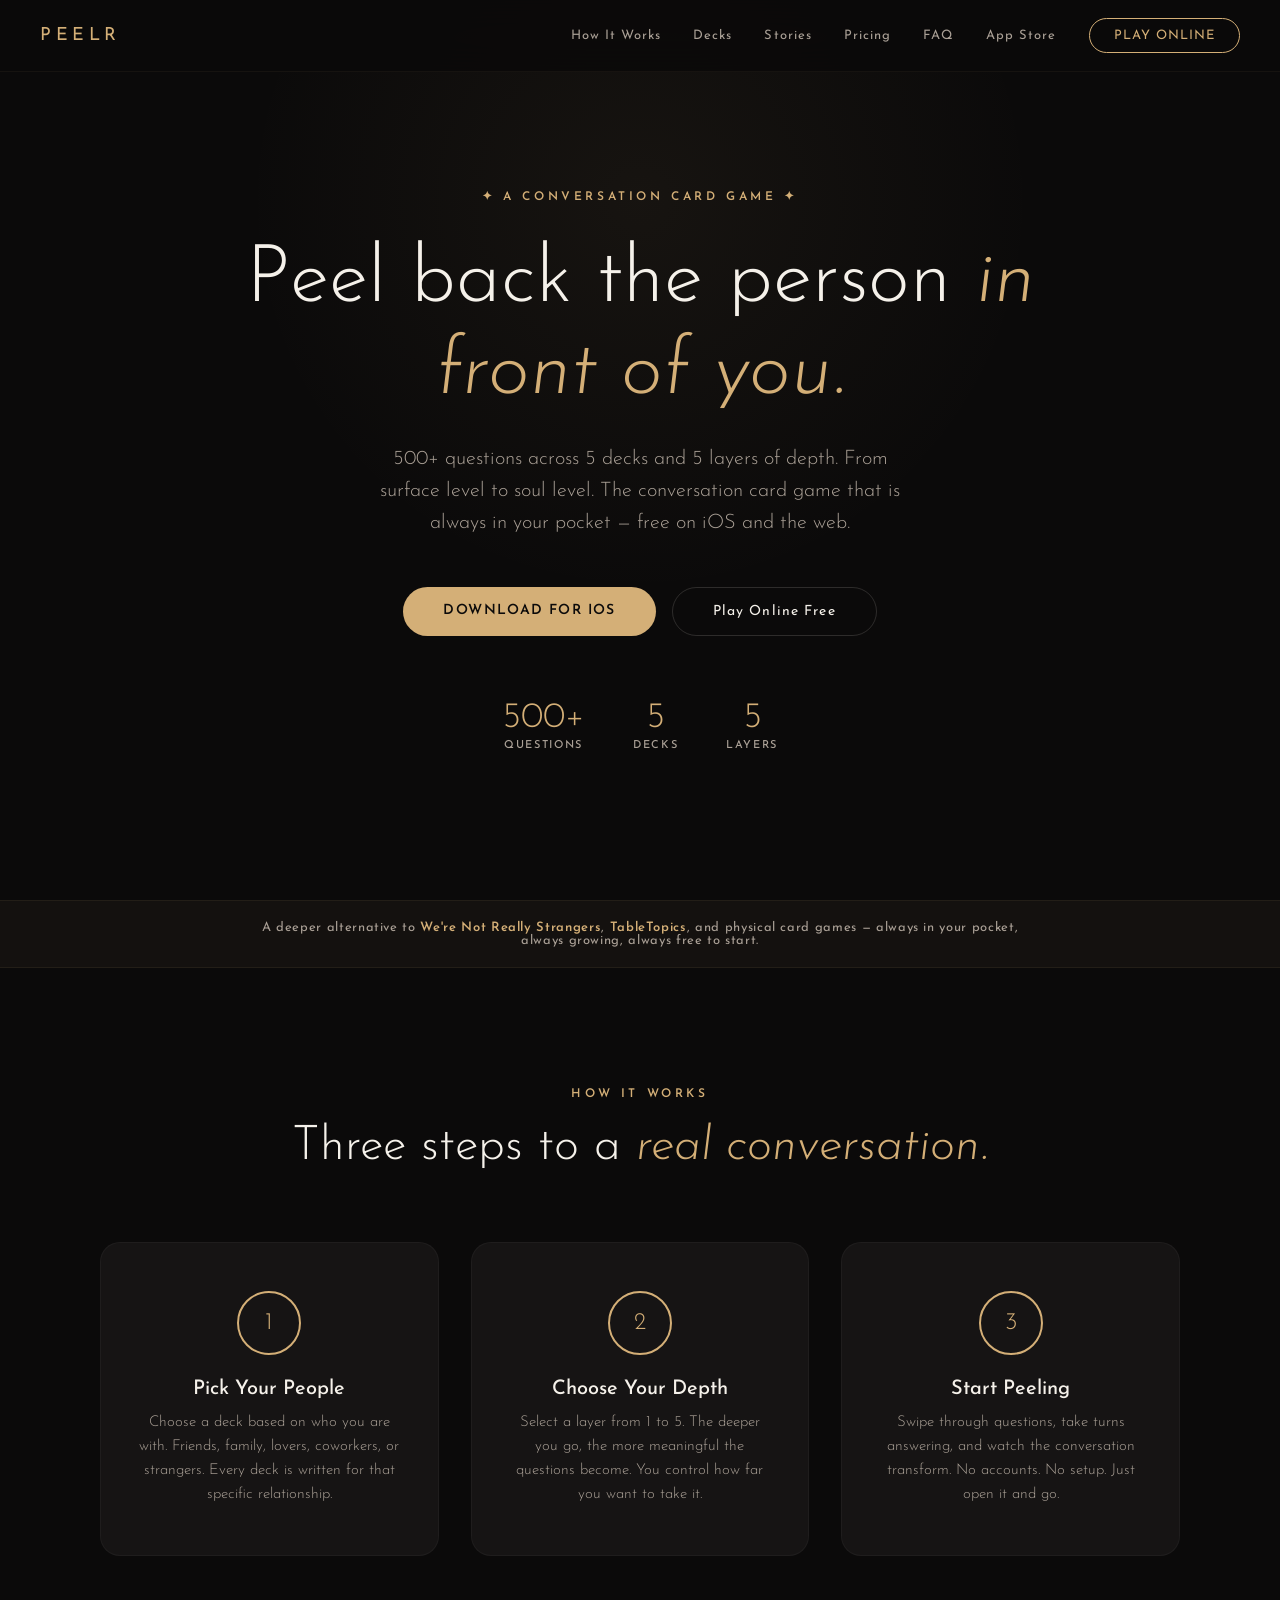
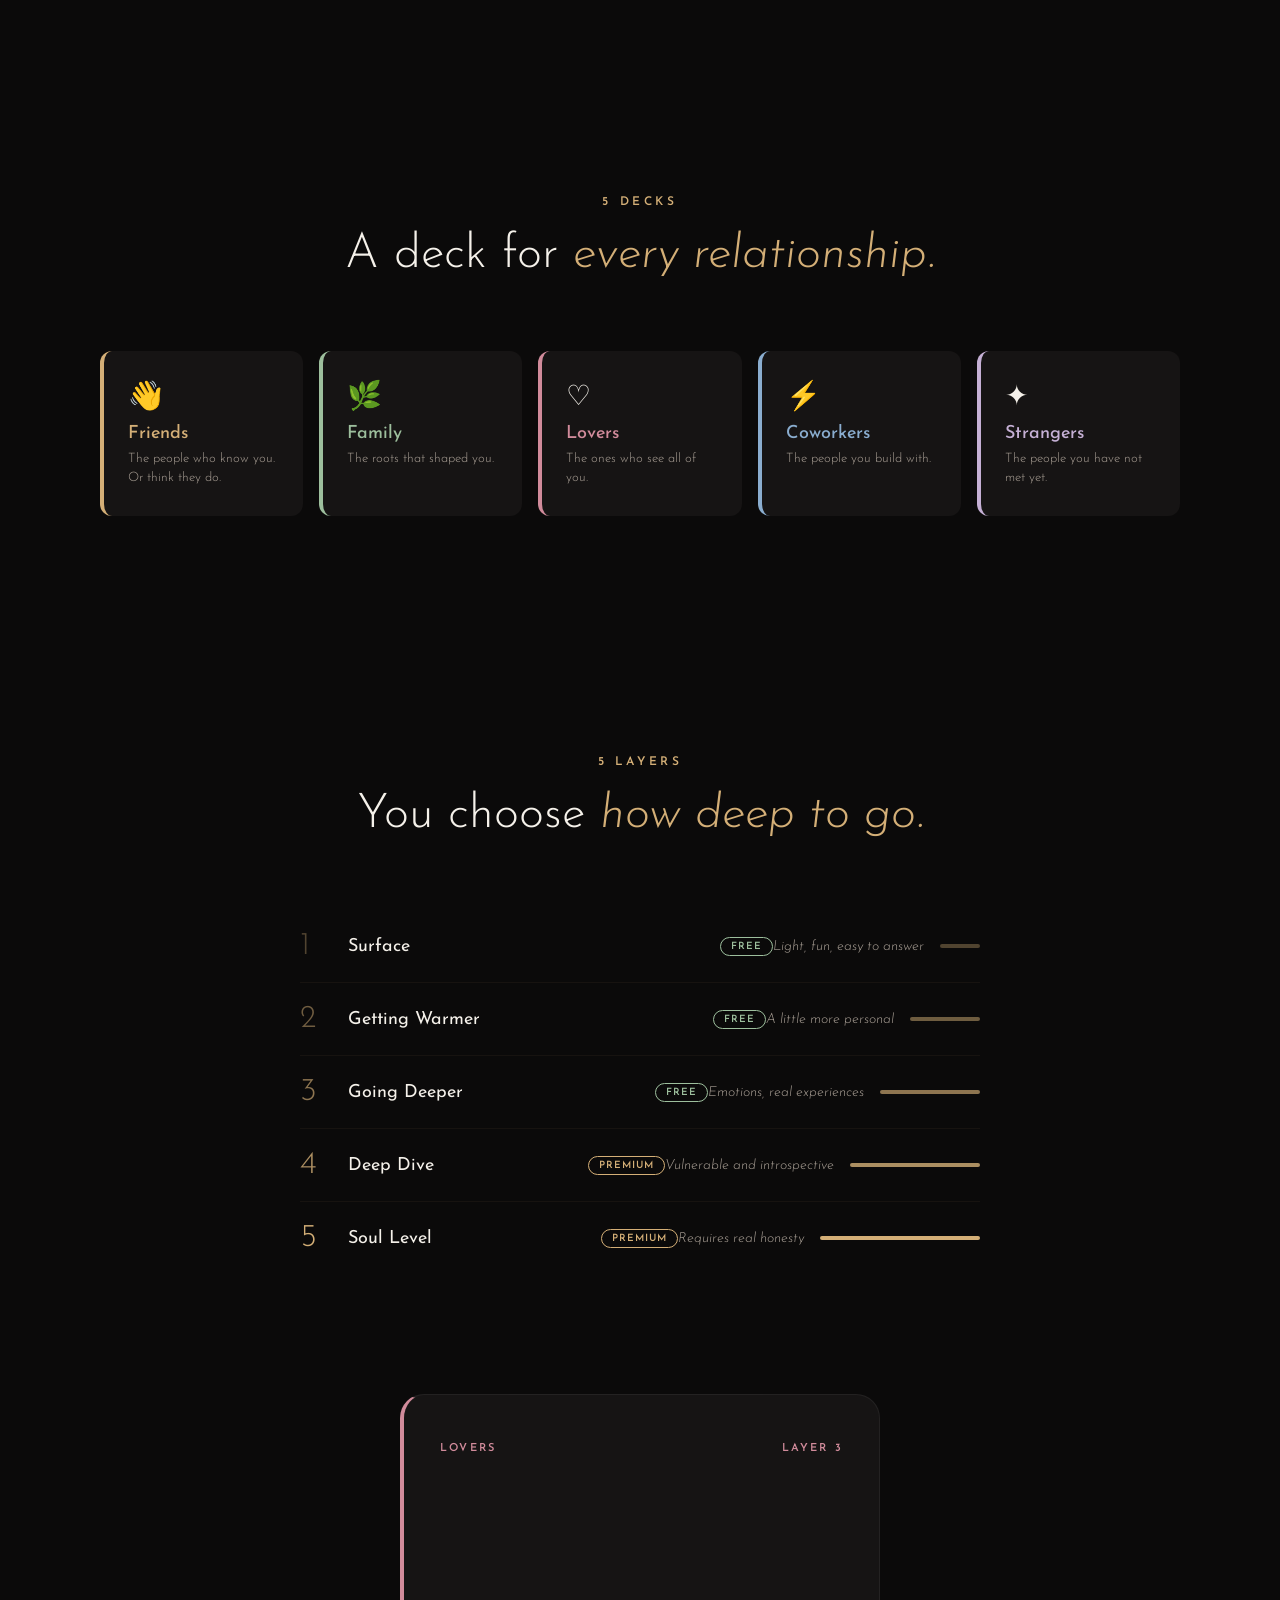
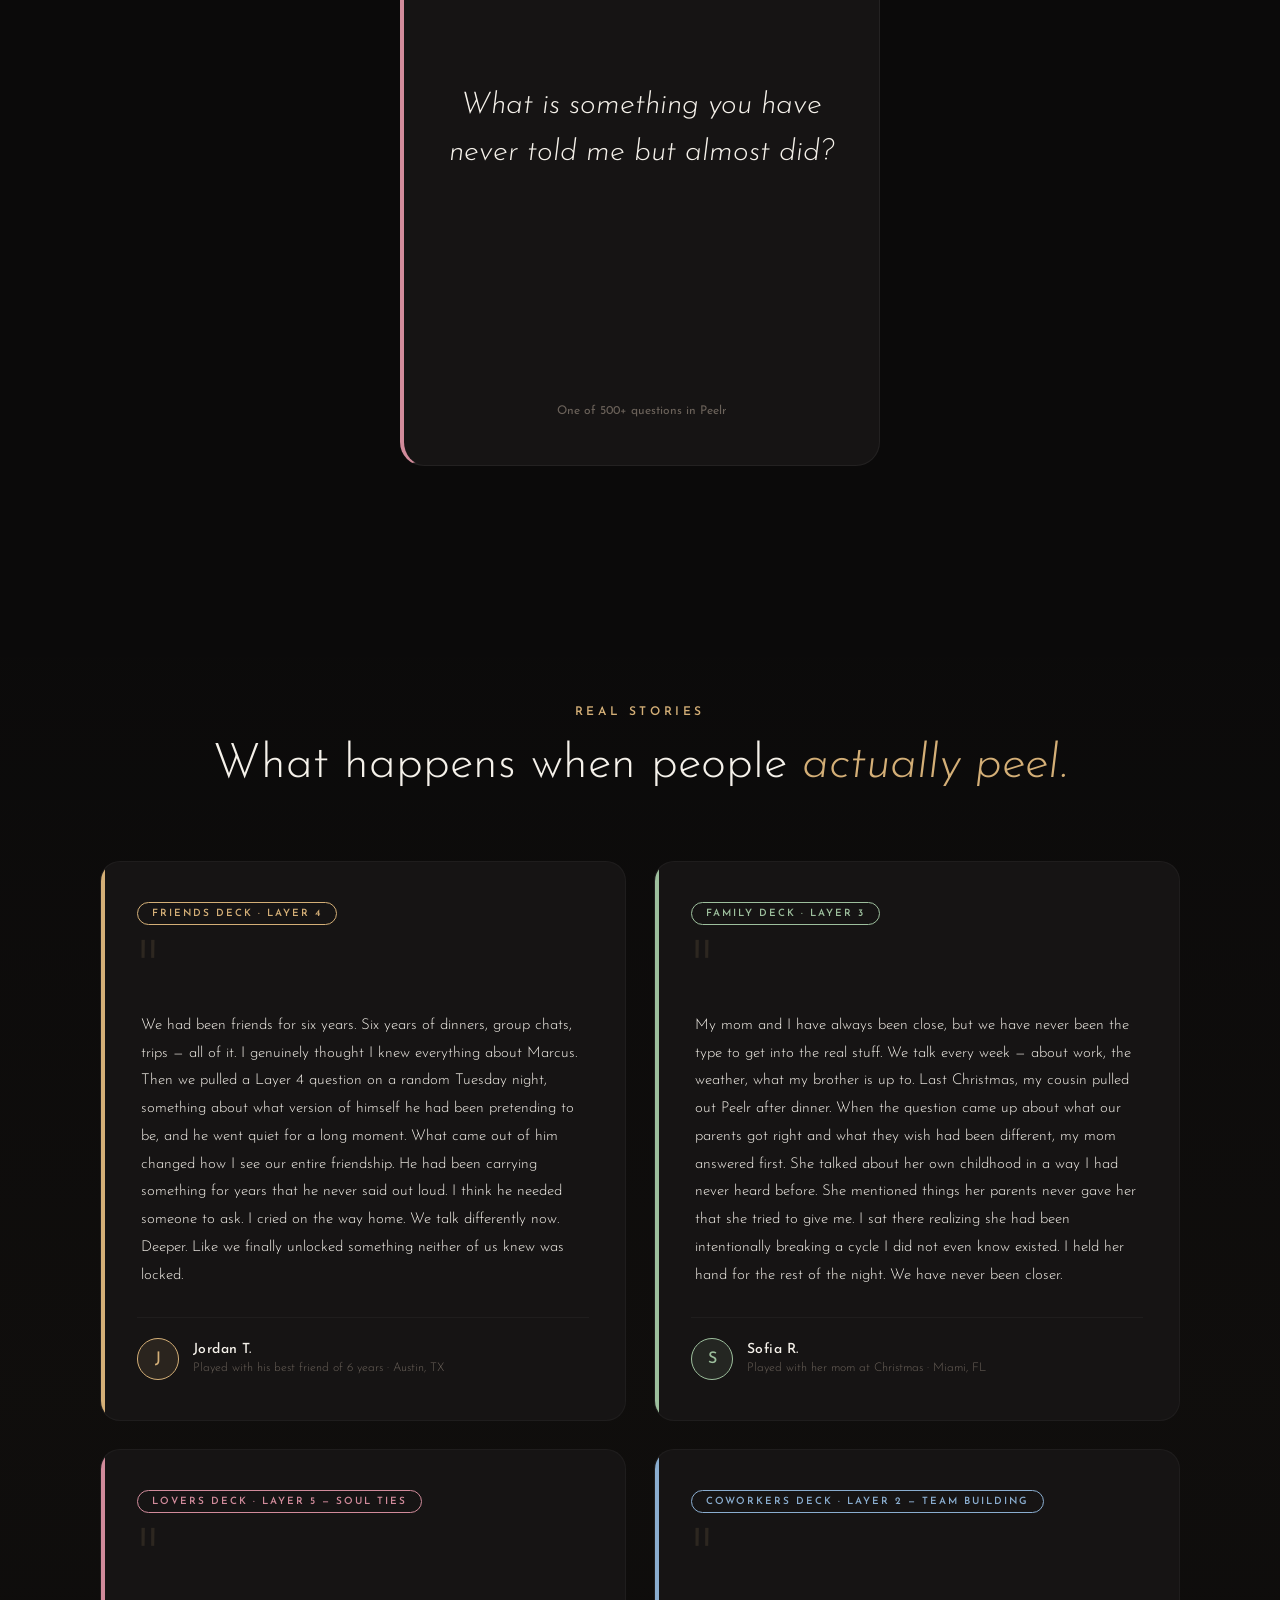
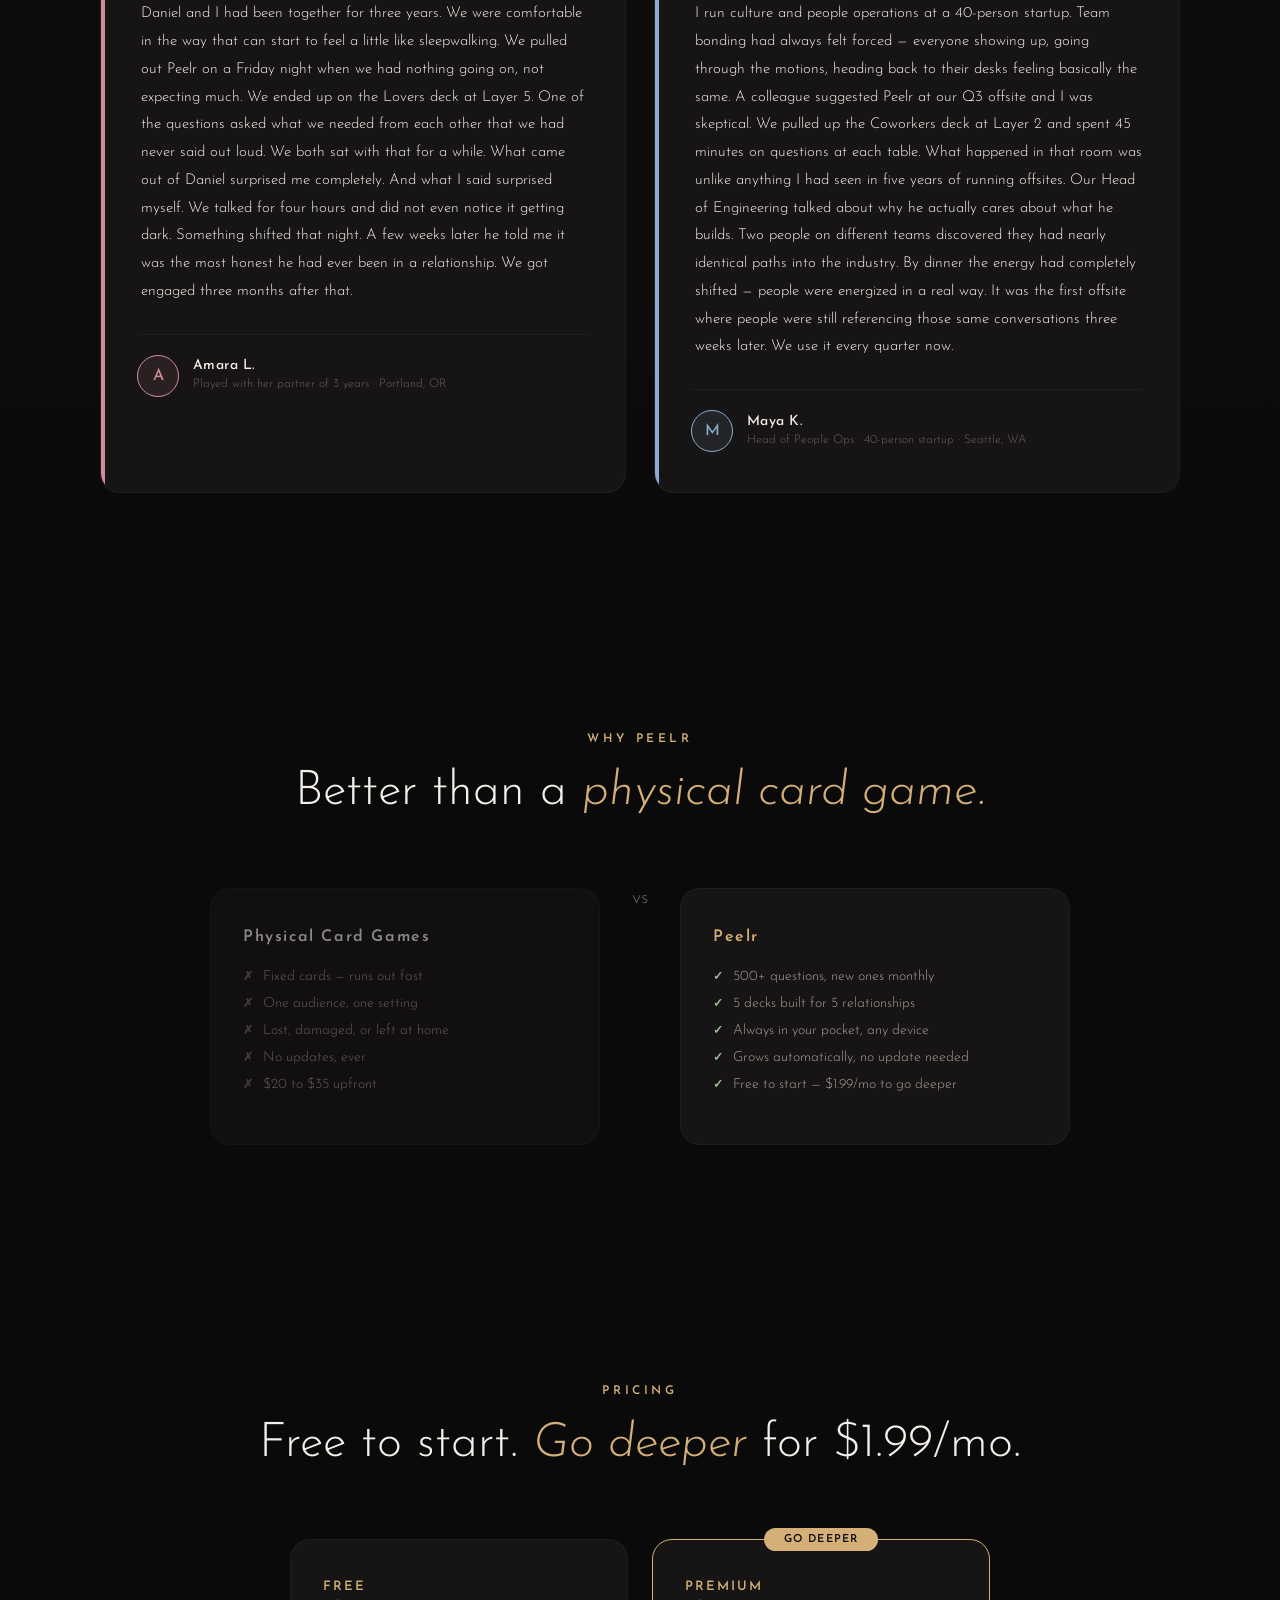
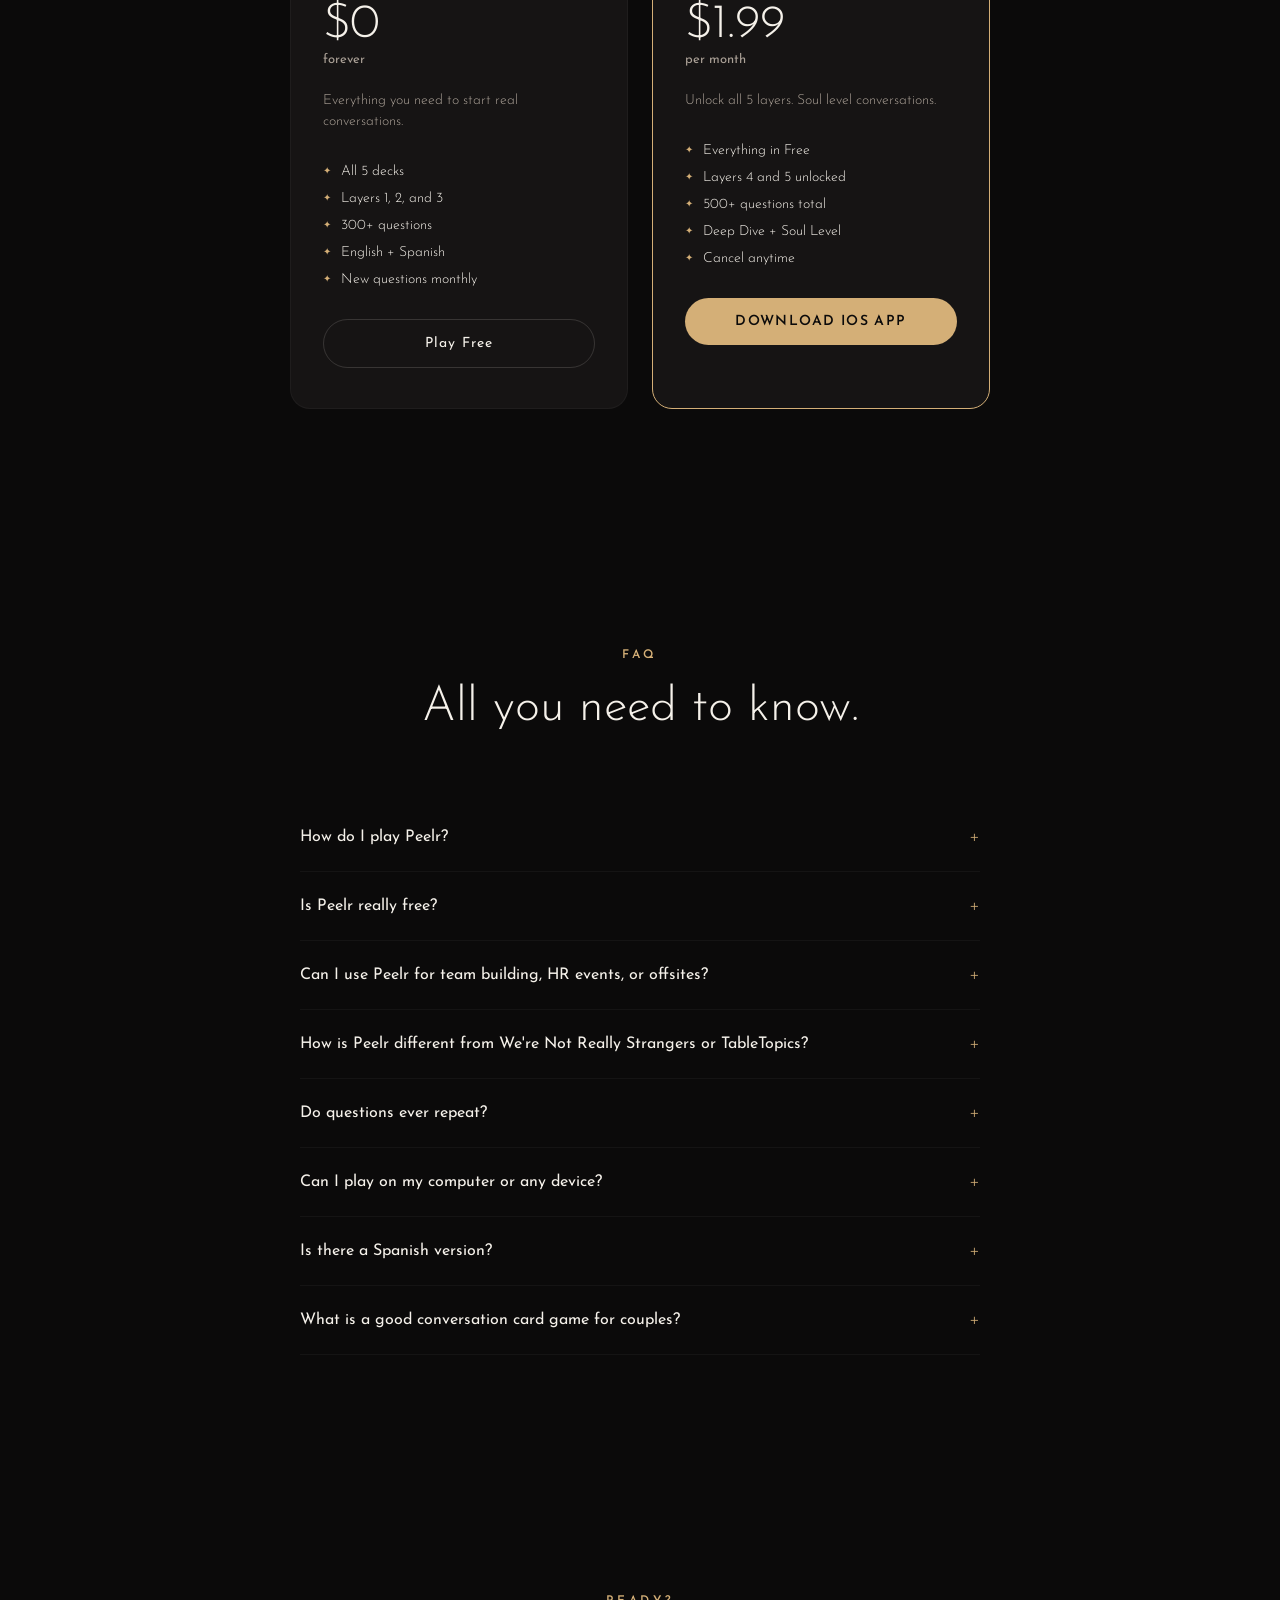
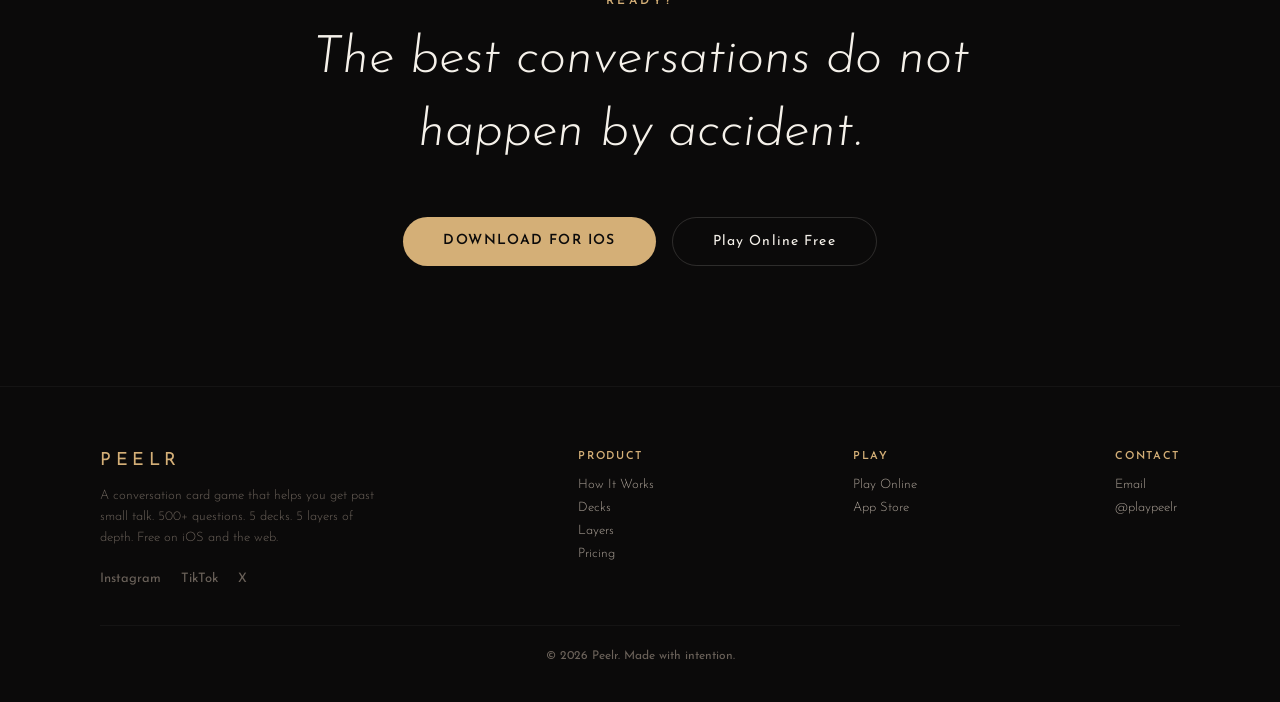
==== index.html @ 22364768 "Add files via upload" ====
<!DOCTYPE html>
<html lang="en">
<head>
<meta charset="UTF-8">
<meta name="viewport" content="width=device-width, initial-scale=1.0">
<title>Peelr — Conversation Card Game | 500+ Deep Questions for Any Relationship</title>
<meta name="description" content="Peelr is a free conversation card game with 500+ questions across 5 decks and 5 layers of depth. Better than We're Not Really Strangers. Free on iOS and web. Perfect for date night, game night, team building, and getting past small talk.">
<meta name="keywords" content="conversation card game, deep questions game, we're not really strangers alternative, question card game, couples card game, date night card game, icebreaker questions, get to know you questions, deep conversation starters, card game for adults, free card game app, conversation starter game, family card game, friends card game, relationship questions game, party card game, team bonding game, hr icebreaker game, coworker icebreaker, work team building activity">
<link rel="canonical" href="https://playpeelr.com/">
<meta property="og:type" content="website">
<meta property="og:url" content="https://playpeelr.com">
<meta property="og:title" content="Peelr — The Conversation Card Game | 500+ Deep Questions">
<meta property="og:description" content="500+ questions. 5 decks. 5 layers of depth. Get past small talk. Free on iOS and the web.">
<meta property="og:image" content="https://playpeelr.com/og-image.jpg">
<meta property="og:site_name" content="Peelr">
<meta name="twitter:card" content="summary_large_image">
<meta name="twitter:site" content="@playpeelr">
<meta name="twitter:title" content="Peelr — The Conversation Card Game">
<meta name="twitter:description" content="500+ questions. 5 decks. 5 layers of depth. Free on iOS and web.">
<meta name="twitter:image" content="https://playpeelr.com/og-image.jpg">
<meta name="robots" content="index, follow">
<meta name="author" content="Peelr">
<meta name="theme-color" content="#0B0A0A">
<meta name="apple-itunes-app" content="app-id=6759850540">

<script type="application/ld+json">{"@context":"https://schema.org","@type":"WebApplication","name":"Peelr","url":"https://playpeelr.com","description":"A conversation card game with 500+ questions across 5 decks and 5 layers of depth.","applicationCategory":"GameApplication","operatingSystem":"iOS, Web","offers":[{"@type":"Offer","price":"0","priceCurrency":"USD"},{"@type":"Offer","price":"1.99","priceCurrency":"USD"}]}</script>
<script type="application/ld+json">{"@context":"https://schema.org","@type":"FAQPage","mainEntity":[{"@type":"Question","name":"How do you play Peelr?","acceptedAnswer":{"@type":"Answer","text":"Pick a deck based on who you are with, choose a depth layer from 1 to 5, and start swiping through questions. Take turns answering out loud. No accounts or setup required."}},{"@type":"Question","name":"Is Peelr free?","acceptedAnswer":{"@type":"Answer","text":"Yes. Layers 1 through 3 are free across all 5 decks — 300+ questions. Layers 4 and 5 unlock with Peelr Premium at $1.99 per month on iOS."}},{"@type":"Question","name":"Can I use Peelr for team building?","acceptedAnswer":{"@type":"Answer","text":"Absolutely. The Coworkers deck is built for professional settings. Layer 1 and 2 are perfect icebreakers for offsites, HR events, and new team onboarding."}},{"@type":"Question","name":"What makes Peelr different from We're Not Really Strangers?","acceptedAnswer":{"@type":"Answer","text":"Peelr adapts to who you are with. 5 decks for different relationships, 5 depth layers you control, free to start, and new questions every month automatically."}}]}</script>

<script async src="https://www.googletagmanager.com/gtag/js?id=G-P65EQM0R01"></script>
<script>window.dataLayer=window.dataLayer||[];function gtag(){dataLayer.push(arguments);}gtag('js',new Date());gtag('config','G-P65EQM0R01');</script>

<link rel="preconnect" href="https://fonts.googleapis.com">
<link rel="preconnect" href="https://fonts.gstatic.com" crossorigin>
<link href="https://fonts.googleapis.com/css2?family=Josefin+Sans:ital,wght@0,300;0,400;0,500;0,600;0,700;1,300;1,400&display=swap" rel="stylesheet">
<style>
*{margin:0;padding:0;box-sizing:border-box}
:root{--bg:#0B0A0A;--bg-card:#161414;--gold:#D4AF77;--cream:#F5F1EA;--muted:#AAA096;--dim:#6B625A;--friends:#D4AF77;--family:#9DBF9D;--lovers:#D18B9B;--coworkers:#8AADCF;--strangers:#C5B0D5}
html{scroll-behavior:smooth}
body{background:var(--bg);color:var(--cream);font-family:'Josefin Sans',sans-serif;overflow-x:hidden}
a{color:inherit;text-decoration:none}

nav{position:fixed;top:0;left:0;right:0;z-index:100;padding:0 40px;height:72px;display:flex;align-items:center;justify-content:space-between;background:rgba(11,10,10,0.88);backdrop-filter:blur(20px);border-bottom:1px solid rgba(212,175,119,0.06)}
.nav-logo{font-size:18px;font-weight:400;letter-spacing:0.25em;text-transform:uppercase;color:var(--gold)}
.nav-links{display:flex;gap:32px;align-items:center}
.nav-links a{font-size:13px;font-weight:400;letter-spacing:0.08em;color:var(--muted);transition:color 0.3s}
.nav-links a:hover{color:var(--cream)}
.nav-cta{padding:10px 24px;border:1.5px solid var(--gold);border-radius:100px;font-size:12px;font-weight:600;letter-spacing:0.12em;text-transform:uppercase;color:var(--gold)!important;transition:all 0.3s}
.nav-cta:hover{background:var(--gold);color:var(--bg)!important}
.nav-hamburger{display:none;flex-direction:column;gap:5px;cursor:pointer;padding:4px}
.nav-hamburger span{width:22px;height:1.5px;background:var(--cream);transition:all 0.3s}

.hero{min-height:100vh;display:flex;flex-direction:column;align-items:center;justify-content:center;text-align:center;padding:120px 24px 80px;position:relative;overflow:hidden}
.hero::before{content:'';position:absolute;top:-200px;left:50%;transform:translateX(-50%);width:800px;height:800px;background:radial-gradient(ellipse,rgba(212,175,119,0.06) 0%,transparent 70%);pointer-events:none}
.hero-eyebrow{font-size:12px;font-weight:600;letter-spacing:0.3em;text-transform:uppercase;color:var(--gold);margin-bottom:32px;opacity:0;animation:fadeUp 0.8s 0.2s forwards}
.hero-title{font-size:clamp(40px,7vw,80px);font-weight:300;line-height:1.15;max-width:800px;margin-bottom:24px;opacity:0;animation:fadeUp 0.8s 0.4s forwards}
.hero-title em{font-style:italic;color:var(--gold)}
.hero-sub{font-size:clamp(16px,2.5vw,20px);font-weight:300;color:var(--muted);max-width:520px;line-height:1.6;margin-bottom:48px;opacity:0;animation:fadeUp 0.8s 0.6s forwards}
.hero-buttons{display:flex;gap:16px;flex-wrap:wrap;justify-content:center;opacity:0;animation:fadeUp 0.8s 0.8s forwards}
.btn-primary{padding:16px 40px;background:var(--gold);color:var(--bg);border:none;border-radius:100px;font-family:inherit;font-size:14px;font-weight:600;letter-spacing:0.1em;text-transform:uppercase;cursor:pointer;transition:all 0.3s;display:inline-block}
.btn-primary:hover{transform:translateY(-2px);box-shadow:0 8px 32px rgba(212,175,119,0.3)}
.btn-outline{padding:16px 40px;background:transparent;color:var(--cream);border:1.5px solid rgba(245,241,234,0.15);border-radius:100px;font-family:inherit;font-size:14px;font-weight:400;letter-spacing:0.08em;cursor:pointer;transition:all 0.3s;display:inline-block}
.btn-outline:hover{border-color:var(--cream)}
.hero-stats{display:flex;gap:48px;margin-top:64px;opacity:0;animation:fadeUp 0.8s 1s forwards}
.hero-stat{text-align:center}
.hero-stat-num{font-size:36px;font-weight:300;color:var(--gold)}
.hero-stat-label{font-size:11px;font-weight:500;letter-spacing:0.15em;text-transform:uppercase;color:var(--muted);margin-top:4px}

.comparison-strip{background:rgba(212,175,119,0.04);border-top:1px solid rgba(212,175,119,0.08);border-bottom:1px solid rgba(212,175,119,0.08);padding:20px 24px;text-align:center}
.comparison-inner{max-width:800px;margin:0 auto;font-size:13px;font-weight:400;letter-spacing:0.05em;color:var(--muted)}
.comparison-inner span{color:var(--gold);font-weight:600}

section{padding:120px 24px}
.section-container{max-width:1080px;margin:0 auto}
.section-eyebrow{font-size:12px;font-weight:600;letter-spacing:0.3em;text-transform:uppercase;color:var(--gold);text-align:center;margin-bottom:16px}
.section-title{font-size:clamp(28px,4vw,48px);font-weight:300;text-align:center;line-height:1.3;margin-bottom:64px}
.section-title em{font-style:italic;color:var(--gold)}

.steps{display:grid;grid-template-columns:repeat(3,1fr);gap:32px}
.step{background:var(--bg-card);border:1px solid rgba(255,255,255,0.04);border-radius:20px;padding:48px 36px;text-align:center;transition:transform 0.3s,border-color 0.3s}
.step:hover{transform:translateY(-4px);border-color:rgba(212,175,119,0.15)}
.step-num{width:64px;height:64px;border-radius:50%;border:2px solid var(--gold);display:flex;align-items:center;justify-content:center;font-size:24px;font-weight:300;color:var(--gold);margin:0 auto 24px}
.step-name{font-size:20px;font-weight:500;margin-bottom:12px}
.step-desc{font-size:15px;font-weight:300;color:var(--muted);line-height:1.6}

.decks-grid{display:grid;grid-template-columns:repeat(5,1fr);gap:16px}
.deck-card{background:var(--bg-card);border-left:4px solid var(--deck-color);border-radius:12px;padding:28px 24px;transition:transform 0.3s}
.deck-card:hover{transform:translateY(-4px)}
.deck-icon{font-size:28px;margin-bottom:12px}
.deck-name{font-size:18px;font-weight:500;color:var(--deck-color);margin-bottom:6px}
.deck-desc{font-size:13px;font-weight:300;color:var(--muted);line-height:1.5}

.layers-list{max-width:680px;margin:0 auto;display:flex;flex-direction:column}
.layer-row{display:flex;align-items:center;padding:20px 0;border-bottom:1px solid rgba(212,175,119,0.06)}
.layer-row:last-child{border-bottom:none}
.layer-num{font-size:32px;font-weight:300;color:var(--gold);width:48px;opacity:var(--layer-op,1)}
.layer-name{font-size:18px;font-weight:400;flex:1}
.layer-sample{font-size:14px;font-weight:300;font-style:italic;color:var(--muted);max-width:300px;text-align:right}
.layer-bar{height:4px;background:var(--gold);border-radius:2px;opacity:var(--layer-op,1);width:var(--bar-w,40px);margin-left:16px}
.layer-badge{font-size:10px;font-weight:600;letter-spacing:0.1em;text-transform:uppercase;padding:3px 10px;border-radius:100px;margin-left:12px}
.layer-badge.free{color:var(--family);border:1px solid var(--family)}
.layer-badge.premium{color:var(--gold);border:1px solid var(--gold)}

.sample-section{display:flex;justify-content:center;padding:0 24px 120px}
.sample-card{width:100%;max-width:480px;aspect-ratio:5/7;background:var(--bg-card);border:1px solid rgba(255,255,255,0.06);border-left:4px solid var(--lovers);border-radius:24px;padding:48px 36px;display:flex;flex-direction:column;justify-content:space-between}
.sc-top{display:flex;justify-content:space-between}
.sc-label{font-size:11px;font-weight:600;letter-spacing:0.2em;text-transform:uppercase;color:var(--lovers)}
.sc-question{font-size:clamp(20px,4vw,30px);font-weight:300;font-style:italic;text-align:center;line-height:1.55;padding:24px 0;flex:1;display:flex;align-items:center;justify-content:center}
.sc-bottom{text-align:center;font-size:12px;color:var(--dim)}

/* TESTIMONIALS */
.testimonials-section{padding:120px 24px;background:linear-gradient(180deg,transparent 0%,rgba(212,175,119,0.025) 50%,transparent 100%)}
.testimonials-grid{display:grid;grid-template-columns:repeat(2,1fr);gap:28px}
.testimonial-card{background:var(--bg-card);border:1px solid rgba(255,255,255,0.04);border-radius:20px;padding:40px 36px;transition:transform 0.3s,border-color 0.3s;position:relative;overflow:hidden}
.testimonial-card::before{content:'';position:absolute;top:0;left:0;width:4px;height:100%;background:var(--deck-color)}
.testimonial-card:hover{transform:translateY(-3px);border-color:rgba(212,175,119,0.08)}
.testimonial-deck-tag{font-size:10px;font-weight:600;letter-spacing:0.2em;text-transform:uppercase;color:var(--deck-color);padding:5px 14px;border-radius:100px;border:1px solid var(--deck-color);display:inline-block;margin-bottom:28px}
.testimonial-quote{font-size:15px;font-weight:300;line-height:1.85;color:var(--cream);margin-bottom:28px;position:relative;padding-left:4px}
.open-quote{font-size:72px;font-weight:300;color:var(--gold);opacity:0.12;line-height:0.6;display:block;margin-bottom:16px;font-style:normal}
.testimonial-author{display:flex;align-items:center;gap:14px;padding-top:20px;border-top:1px solid rgba(255,255,255,0.04)}
.testimonial-avatar{width:42px;height:42px;border-radius:50%;display:flex;align-items:center;justify-content:center;font-size:16px;font-weight:500;flex-shrink:0;border:1px solid var(--deck-color)}
.testimonial-name{font-size:14px;font-weight:500;color:var(--cream);margin-bottom:3px;letter-spacing:0.03em}
.testimonial-context{font-size:12px;color:var(--dim);font-weight:300;line-height:1.4}

.vs-section{padding:120px 24px}
.vs-grid{display:grid;grid-template-columns:1fr auto 1fr;gap:32px;align-items:start;max-width:860px;margin:0 auto}
.vs-col{padding:40px 32px;background:var(--bg-card);border-radius:20px;border:1px solid rgba(255,255,255,0.04)}
.vs-col.theirs{opacity:0.55}
.vs-col h3{font-size:16px;font-weight:600;letter-spacing:0.1em;margin-bottom:24px}
.vs-col h3.gold{color:var(--gold)}
.vs-item{display:flex;align-items:center;gap:10px;font-size:14px;font-weight:300;color:var(--muted);margin-bottom:12px}
.vs-item::before{content:'✓';color:var(--family);font-size:12px;font-weight:700;flex-shrink:0}
.vs-item.no::before{content:'✗';color:var(--dim)}
.vs-divider{display:flex;align-items:center;justify-content:center;font-size:20px;font-weight:300;color:var(--dim)}

.pricing-grid{display:grid;grid-template-columns:repeat(2,1fr);gap:24px;max-width:700px;margin:0 auto}
.price-card{background:var(--bg-card);border:1px solid rgba(255,255,255,0.04);border-radius:20px;padding:40px 32px;position:relative}
.price-card.featured{border-color:var(--gold)}
.price-badge{position:absolute;top:-12px;left:50%;transform:translateX(-50%);background:var(--gold);color:var(--bg);font-size:11px;font-weight:600;letter-spacing:0.1em;text-transform:uppercase;padding:6px 20px;border-radius:100px}
.price-tier{font-size:13px;font-weight:600;letter-spacing:0.15em;text-transform:uppercase;color:var(--gold);margin-bottom:8px}
.price-amount{font-size:48px;font-weight:300;margin-bottom:4px}
.price-period{font-size:13px;color:var(--muted);margin-bottom:24px}
.price-desc{font-size:14px;font-weight:300;color:var(--muted);line-height:1.5;margin-bottom:32px}
.price-features{display:flex;flex-direction:column;gap:12px;margin-bottom:32px}
.price-feat{font-size:14px;font-weight:300;color:var(--cream);display:flex;align-items:center;gap:10px}
.price-feat::before{content:'✦';color:var(--gold);font-size:10px}
.price-card .btn-primary,.price-card .btn-outline{width:100%;text-align:center;display:block}

.faq-list{max-width:680px;margin:0 auto;display:flex;flex-direction:column}
.faq-item{border-bottom:1px solid rgba(255,255,255,0.04);overflow:hidden}
.faq-q{padding:24px 0;font-size:16px;font-weight:400;cursor:pointer;display:flex;justify-content:space-between;align-items:center;transition:color 0.3s;gap:16px}
.faq-q:hover{color:var(--gold)}
.faq-q::after{content:'+';font-size:20px;font-weight:300;color:var(--gold);transition:transform 0.3s;flex-shrink:0}
.faq-item.open .faq-q::after{transform:rotate(45deg)}
.faq-a{max-height:0;overflow:hidden;transition:max-height 0.4s ease,padding 0.4s ease}
.faq-item.open .faq-a{max-height:300px;padding:0 0 24px}
.faq-a p{font-size:14px;font-weight:300;color:var(--muted);line-height:1.75}

.cta-section{padding:120px 24px;text-align:center}
.cta-title{font-size:clamp(28px,5vw,52px);font-weight:300;font-style:italic;max-width:700px;margin:0 auto 48px;line-height:1.4}

footer{border-top:1px solid rgba(255,255,255,0.04);padding:64px 24px 40px}
.footer-inner{max-width:1080px;margin:0 auto;display:flex;justify-content:space-between;align-items:flex-start;flex-wrap:wrap;gap:40px}
.footer-brand .nav-logo{margin-bottom:16px;display:block}
.footer-tagline{font-size:13px;font-weight:300;color:var(--dim);max-width:280px;line-height:1.6;margin-bottom:24px}
.footer-socials{display:flex;gap:20px}
.footer-socials a{font-size:13px;color:var(--dim);transition:color 0.3s}
.footer-socials a:hover{color:var(--gold)}
.footer-col h4{font-size:11px;font-weight:600;letter-spacing:0.15em;text-transform:uppercase;color:var(--gold);margin-bottom:16px}
.footer-col a{display:block;font-size:13px;font-weight:300;color:var(--muted);margin-bottom:10px;transition:color 0.3s}
.footer-col a:hover{color:var(--cream)}
.footer-bottom{max-width:1080px;margin:40px auto 0;padding-top:24px;border-top:1px solid rgba(255,255,255,0.04);text-align:center;font-size:12px;color:var(--dim)}

@keyframes fadeUp{from{opacity:0;transform:translateY(24px)}to{opacity:1;transform:translateY(0)}}
.reveal{opacity:0;transform:translateY(24px);transition:opacity 0.6s,transform 0.6s}
.reveal.visible{opacity:1;transform:translateY(0)}

@media(max-width:960px){.steps{grid-template-columns:1fr}.decks-grid{grid-template-columns:repeat(2,1fr)}.pricing-grid{grid-template-columns:1fr;max-width:400px}.vs-grid{grid-template-columns:1fr;gap:16px}.vs-divider{display:none}.testimonials-grid{grid-template-columns:1fr}}
@media(max-width:768px){nav{padding:0 20px;height:64px}.nav-links{display:none;position:fixed;top:64px;left:0;right:0;background:rgba(11,10,10,0.97);flex-direction:column;padding:32px 24px;gap:24px;border-bottom:1px solid rgba(212,175,119,0.1)}.nav-links.open{display:flex}.nav-hamburger{display:flex}.hero-stats{gap:24px}.layer-sample{display:none}.footer-inner{flex-direction:column}section{padding:80px 20px}.decks-grid{grid-template-columns:1fr 1fr}.testimonials-section{padding:80px 20px}}
@media(max-width:480px){.hero-buttons{flex-direction:column;align-items:center;width:100%}.btn-primary,.btn-outline{width:100%;max-width:280px;text-align:center}.decks-grid{grid-template-columns:1fr}}
</style>
</head>
<body>

<nav>
  <a href="/" class="nav-logo">Peelr</a>
  <div class="nav-hamburger" onclick="document.querySelector('.nav-links').classList.toggle('open')">
    <span></span><span></span><span></span>
  </div>
  <div class="nav-links">
    <a href="#how">How It Works</a>
    <a href="#decks">Decks</a>
    <a href="#stories">Stories</a>
    <a href="#pricing">Pricing</a>
    <a href="#faq">FAQ</a>
    <a href="https://apps.apple.com/app/peelr/id6759850540" target="_blank">App Store</a>
    <a href="/play" class="nav-cta">Play Online</a>
  </div>
</nav>

<section class="hero">
  <div class="hero-eyebrow">✦ A Conversation Card Game ✦</div>
  <h1 class="hero-title">Peel back the person <em>in front of you.</em></h1>
  <p class="hero-sub">500+ questions across 5 decks and 5 layers of depth. From surface level to soul level. The conversation card game that is always in your pocket — free on iOS and the web.</p>
  <div class="hero-buttons">
    <a href="https://apps.apple.com/app/peelr/id6759850540" class="btn-primary" target="_blank">Download for iOS</a>
    <a href="/play" class="btn-outline">Play Online Free</a>
  </div>
  <div class="hero-stats">
    <div class="hero-stat"><div class="hero-stat-num">500+</div><div class="hero-stat-label">Questions</div></div>
    <div class="hero-stat"><div class="hero-stat-num">5</div><div class="hero-stat-label">Decks</div></div>
    <div class="hero-stat"><div class="hero-stat-num">5</div><div class="hero-stat-label">Layers</div></div>
  </div>
</section>

<div class="comparison-strip">
  <p class="comparison-inner">A deeper alternative to <span>We're Not Really Strangers</span>, <span>TableTopics</span>, and physical card games — always in your pocket, always growing, always free to start.</p>
</div>

<section id="how">
  <div class="section-container reveal">
    <div class="section-eyebrow">How It Works</div>
    <h2 class="section-title">Three steps to a <em>real conversation.</em></h2>
    <div class="steps">
      <div class="step"><div class="step-num">1</div><div class="step-name">Pick Your People</div><div class="step-desc">Choose a deck based on who you are with. Friends, family, lovers, coworkers, or strangers. Every deck is written for that specific relationship.</div></div>
      <div class="step"><div class="step-num">2</div><div class="step-name">Choose Your Depth</div><div class="step-desc">Select a layer from 1 to 5. The deeper you go, the more meaningful the questions become. You control how far you want to take it.</div></div>
      <div class="step"><div class="step-num">3</div><div class="step-name">Start Peeling</div><div class="step-desc">Swipe through questions, take turns answering, and watch the conversation transform. No accounts. No setup. Just open it and go.</div></div>
    </div>
  </div>
</section>

<section id="decks">
  <div class="section-container reveal">
    <div class="section-eyebrow">5 Decks</div>
    <h2 class="section-title">A deck for <em>every relationship.</em></h2>
    <div class="decks-grid">
      <div class="deck-card" style="--deck-color:var(--friends)"><div class="deck-icon">👋</div><div class="deck-name">Friends</div><div class="deck-desc">The people who know you. Or think they do.</div></div>
      <div class="deck-card" style="--deck-color:var(--family)"><div class="deck-icon">🌿</div><div class="deck-name">Family</div><div class="deck-desc">The roots that shaped you.</div></div>
      <div class="deck-card" style="--deck-color:var(--lovers)"><div class="deck-icon">♡</div><div class="deck-name">Lovers</div><div class="deck-desc">The ones who see all of you.</div></div>
      <div class="deck-card" style="--deck-color:var(--coworkers)"><div class="deck-icon">⚡</div><div class="deck-name">Coworkers</div><div class="deck-desc">The people you build with.</div></div>
      <div class="deck-card" style="--deck-color:var(--strangers)"><div class="deck-icon">✦</div><div class="deck-name">Strangers</div><div class="deck-desc">The people you have not met yet.</div></div>
    </div>
  </div>
</section>

<section id="layers">
  <div class="section-container reveal">
    <div class="section-eyebrow">5 Layers</div>
    <h2 class="section-title">You choose <em>how deep to go.</em></h2>
    <div class="layers-list">
      <div class="layer-row" style="--layer-op:0.35"><div class="layer-num">1</div><div class="layer-name">Surface</div><span class="layer-badge free">Free</span><div class="layer-sample">Light, fun, easy to answer</div><div class="layer-bar" style="--bar-w:40px"></div></div>
      <div class="layer-row" style="--layer-op:0.5"><div class="layer-num">2</div><div class="layer-name">Getting Warmer</div><span class="layer-badge free">Free</span><div class="layer-sample">A little more personal</div><div class="layer-bar" style="--bar-w:70px"></div></div>
      <div class="layer-row" style="--layer-op:0.65"><div class="layer-num">3</div><div class="layer-name">Going Deeper</div><span class="layer-badge free">Free</span><div class="layer-sample">Emotions, real experiences</div><div class="layer-bar" style="--bar-w:100px"></div></div>
      <div class="layer-row" style="--layer-op:0.8"><div class="layer-num">4</div><div class="layer-name">Deep Dive</div><span class="layer-badge premium">Premium</span><div class="layer-sample">Vulnerable and introspective</div><div class="layer-bar" style="--bar-w:130px"></div></div>
      <div class="layer-row" style="--layer-op:1"><div class="layer-num">5</div><div class="layer-name">Soul Level</div><span class="layer-badge premium">Premium</span><div class="layer-sample">Requires real honesty</div><div class="layer-bar" style="--bar-w:160px"></div></div>
    </div>
  </div>
</section>

<div class="sample-section reveal">
  <div class="sample-card">
    <div class="sc-top"><div class="sc-label">Lovers</div><div class="sc-label">Layer 3</div></div>
    <div class="sc-question">What is something you have never told me but almost did?</div>
    <div class="sc-bottom">One of 500+ questions in Peelr</div>
  </div>
</div>

<!-- TESTIMONIALS -->
<section id="stories" class="testimonials-section">
  <div class="section-container reveal">
    <div class="section-eyebrow">Real Stories</div>
    <h2 class="section-title">What happens when people <em>actually peel.</em></h2>
    <div class="testimonials-grid">

      <div class="testimonial-card" style="--deck-color:var(--friends)">
        <div class="testimonial-deck-tag">Friends Deck · Layer 4</div>
        <span class="open-quote">"</span>
        <p class="testimonial-quote">We had been friends for six years. Six years of dinners, group chats, trips — all of it. I genuinely thought I knew everything about Marcus. Then we pulled a Layer 4 question on a random Tuesday night, something about what version of himself he had been pretending to be, and he went quiet for a long moment. What came out of him changed how I see our entire friendship. He had been carrying something for years that he never said out loud. I think he needed someone to ask. I cried on the way home. We talk differently now. Deeper. Like we finally unlocked something neither of us knew was locked.</p>
        <div class="testimonial-author">
          <div class="testimonial-avatar" style="background:rgba(212,175,119,0.1);color:var(--friends)">J</div>
          <div><div class="testimonial-name">Jordan T.</div><div class="testimonial-context">Played with his best friend of 6 years · Austin, TX</div></div>
        </div>
      </div>

      <div class="testimonial-card" style="--deck-color:var(--family)">
        <div class="testimonial-deck-tag">Family Deck · Layer 3</div>
        <span class="open-quote">"</span>
        <p class="testimonial-quote">My mom and I have always been close, but we have never been the type to get into the real stuff. We talk every week — about work, the weather, what my brother is up to. Last Christmas, my cousin pulled out Peelr after dinner. When the question came up about what our parents got right and what they wish had been different, my mom answered first. She talked about her own childhood in a way I had never heard before. She mentioned things her parents never gave her that she tried to give me. I sat there realizing she had been intentionally breaking a cycle I did not even know existed. I held her hand for the rest of the night. We have never been closer.</p>
        <div class="testimonial-author">
          <div class="testimonial-avatar" style="background:rgba(157,191,157,0.1);color:var(--family)">S</div>
          <div><div class="testimonial-name">Sofia R.</div><div class="testimonial-context">Played with her mom at Christmas · Miami, FL</div></div>
        </div>
      </div>

      <div class="testimonial-card" style="--deck-color:var(--lovers)">
        <div class="testimonial-deck-tag">Lovers Deck · Layer 5 — Soul Ties</div>
        <span class="open-quote">"</span>
        <p class="testimonial-quote">Daniel and I had been together for three years. We were comfortable in the way that can start to feel a little like sleepwalking. We pulled out Peelr on a Friday night when we had nothing going on, not expecting much. We ended up on the Lovers deck at Layer 5. One of the questions asked what we needed from each other that we had never said out loud. We both sat with that for a while. What came out of Daniel surprised me completely. And what I said surprised myself. We talked for four hours and did not even notice it getting dark. Something shifted that night. A few weeks later he told me it was the most honest he had ever been in a relationship. We got engaged three months after that.</p>
        <div class="testimonial-author">
          <div class="testimonial-avatar" style="background:rgba(209,139,155,0.1);color:var(--lovers)">A</div>
          <div><div class="testimonial-name">Amara L.</div><div class="testimonial-context">Played with her partner of 3 years · Portland, OR</div></div>
        </div>
      </div>

      <div class="testimonial-card" style="--deck-color:var(--coworkers)">
        <div class="testimonial-deck-tag">Coworkers Deck · Layer 2 — Team Building</div>
        <span class="open-quote">"</span>
        <p class="testimonial-quote">I run culture and people operations at a 40-person startup. Team bonding had always felt forced — everyone showing up, going through the motions, heading back to their desks feeling basically the same. A colleague suggested Peelr at our Q3 offsite and I was skeptical. We pulled up the Coworkers deck at Layer 2 and spent 45 minutes on questions at each table. What happened in that room was unlike anything I had seen in five years of running offsites. Our Head of Engineering talked about why he actually cares about what he builds. Two people on different teams discovered they had nearly identical paths into the industry. By dinner the energy had completely shifted — people were energized in a real way. It was the first offsite where people were still referencing those same conversations three weeks later. We use it every quarter now.</p>
        <div class="testimonial-author">
          <div class="testimonial-avatar" style="background:rgba(138,173,207,0.1);color:var(--coworkers)">M</div>
          <div><div class="testimonial-name">Maya K.</div><div class="testimonial-context">Head of People Ops · 40-person startup · Seattle, WA</div></div>
        </div>
      </div>

    </div>
  </div>
</section>

<section class="vs-section" id="compare">
  <div class="section-container reveal">
    <div class="section-eyebrow">Why Peelr</div>
    <h2 class="section-title">Better than a <em>physical card game.</em></h2>
    <div class="vs-grid">
      <div class="vs-col theirs"><h3>Physical Card Games</h3>
        <div class="vs-item no">Fixed cards — runs out fast</div>
        <div class="vs-item no">One audience, one setting</div>
        <div class="vs-item no">Lost, damaged, or left at home</div>
        <div class="vs-item no">No updates, ever</div>
        <div class="vs-item no">$20 to $35 upfront</div>
      </div>
      <div class="vs-divider">vs</div>
      <div class="vs-col"><h3 class="gold">Peelr</h3>
        <div class="vs-item">500+ questions, new ones monthly</div>
        <div class="vs-item">5 decks built for 5 relationships</div>
        <div class="vs-item">Always in your pocket, any device</div>
        <div class="vs-item">Grows automatically, no update needed</div>
        <div class="vs-item">Free to start — $1.99/mo to go deeper</div>
      </div>
    </div>
  </div>
</section>

<section id="pricing">
  <div class="section-container reveal">
    <div class="section-eyebrow">Pricing</div>
    <h2 class="section-title">Free to start. <em>Go deeper</em> for $1.99/mo.</h2>
    <div class="pricing-grid">
      <div class="price-card">
        <div class="price-tier">Free</div>
        <div class="price-amount">$0</div>
        <div class="price-period">forever</div>
        <div class="price-desc">Everything you need to start real conversations.</div>
        <div class="price-features">
          <div class="price-feat">All 5 decks</div>
          <div class="price-feat">Layers 1, 2, and 3</div>
          <div class="price-feat">300+ questions</div>
          <div class="price-feat">English + Spanish</div>
          <div class="price-feat">New questions monthly</div>
        </div>
        <a href="/play" class="btn-outline">Play Free</a>
      </div>
      <div class="price-card featured">
        <div class="price-badge">Go Deeper</div>
        <div class="price-tier">Premium</div>
        <div class="price-amount">$1.99</div>
        <div class="price-period">per month</div>
        <div class="price-desc">Unlock all 5 layers. Soul level conversations.</div>
        <div class="price-features">
          <div class="price-feat">Everything in Free</div>
          <div class="price-feat">Layers 4 and 5 unlocked</div>
          <div class="price-feat">500+ questions total</div>
          <div class="price-feat">Deep Dive + Soul Level</div>
          <div class="price-feat">Cancel anytime</div>
        </div>
        <a href="https://apps.apple.com/app/peelr/id6759850540" class="btn-primary" target="_blank">Download iOS App</a>
      </div>
    </div>
  </div>
</section>

<section id="faq">
  <div class="section-container reveal">
    <div class="section-eyebrow">FAQ</div>
    <h2 class="section-title">All you need to know.</h2>
    <div class="faq-list">
      <div class="faq-item"><div class="faq-q">How do I play Peelr?</div><div class="faq-a"><p>Pick a deck based on who you are with, choose a depth layer from 1 to 5, and start swiping through questions. Take turns answering out loud. No accounts, no logins, no setup required.</p></div></div>
      <div class="faq-item"><div class="faq-q">Is Peelr really free?</div><div class="faq-a"><p>Yes. Layers 1 through 3 are completely free across all 5 decks — over 300 questions with no paywall. Layers 4 and 5 are available through a $1.99/month Peelr Premium subscription on the iOS app.</p></div></div>
      <div class="faq-item"><div class="faq-q">Can I use Peelr for team building, HR events, or offsites?</div><div class="faq-a"><p>Absolutely. The Coworkers deck is built specifically for professional settings — questions that create genuine connection without crossing personal boundaries. Layer 1 and 2 work great for any group size and make excellent icebreakers for new team onboarding, offsites, and HR facilitated events.</p></div></div>
      <div class="faq-item"><div class="faq-q">How is Peelr different from We're Not Really Strangers or TableTopics?</div><div class="faq-a"><p>Peelr adapts to who you are with. You pick a deck for your specific relationship and a layer for how deep you want to go. It is free to start, always in your pocket, and grows with new questions every month. No physical cards to lose or run out of.</p></div></div>
      <div class="faq-item"><div class="faq-q">Do questions ever repeat?</div><div class="faq-a"><p>New questions are added every month automatically. Your deck keeps growing without any app update required.</p></div></div>
      <div class="faq-item"><div class="faq-q">Can I play on my computer or any device?</div><div class="faq-a"><p>Yes. Visit playpeelr.com/play to play free in your browser on any device. The iOS app adds premium features and the $1.99/month subscription for Layers 4 and 5.</p></div></div>
      <div class="faq-item"><div class="faq-q">Is there a Spanish version?</div><div class="faq-a"><p>Yes. All 500+ questions are available in English and Spanish. Toggle the language in settings.</p></div></div>
      <div class="faq-item"><div class="faq-q">What is a good conversation card game for couples?</div><div class="faq-a"><p>Peelr's Lovers deck is designed specifically for couples — 100 questions from playful to deeply vulnerable. Layer 5, Soul Ties, has the kind of questions that stay with you long after the game ends.</p></div></div>
    </div>
  </div>
</section>

<section class="cta-section">
  <div class="reveal">
    <div class="section-eyebrow">Ready?</div>
    <h2 class="cta-title">The best conversations do not happen by accident.</h2>
    <div class="hero-buttons" style="opacity:1;animation:none">
      <a href="https://apps.apple.com/app/peelr/id6759850540" class="btn-primary" target="_blank">Download for iOS</a>
      <a href="/play" class="btn-outline">Play Online Free</a>
    </div>
  </div>
</section>

<footer>
  <div class="footer-inner">
    <div class="footer-brand">
      <span class="nav-logo">Peelr</span>
      <p class="footer-tagline">A conversation card game that helps you get past small talk. 500+ questions. 5 decks. 5 layers of depth. Free on iOS and the web.</p>
      <div class="footer-socials">
        <a href="https://instagram.com/playpeelr" target="_blank">Instagram</a>
        <a href="https://tiktok.com/@playpeelr" target="_blank">TikTok</a>
        <a href="https://x.com/playpeelr" target="_blank">X</a>
      </div>
    </div>
    <div class="footer-col"><h4>Product</h4><a href="#how">How It Works</a><a href="#decks">Decks</a><a href="#layers">Layers</a><a href="#pricing">Pricing</a></div>
    <div class="footer-col"><h4>Play</h4><a href="/play">Play Online</a><a href="https://apps.apple.com/app/peelr/id6759850540" target="_blank">App Store</a></div>
    <div class="footer-col"><h4>Contact</h4><a href="mailto:cuadventuresllc@gmail.com">Email</a><a href="https://instagram.com/playpeelr" target="_blank">@playpeelr</a></div>
  </div>
  <div class="footer-bottom">&copy; 2026 Peelr. Made with intention.</div>
</footer>

<script>
document.querySelectorAll('.faq-q').forEach(q=>{q.addEventListener('click',()=>{const item=q.parentElement;document.querySelectorAll('.faq-item').forEach(i=>{if(i!==item)i.classList.remove('open')});item.classList.toggle('open')})});
const observer=new IntersectionObserver(entries=>{entries.forEach(e=>{if(e.isIntersecting){e.target.classList.add('visible');observer.unobserve(e.target)}})},{threshold:0.1});
document.querySelectorAll('.reveal').forEach(el=>observer.observe(el));
</script>
</body>
</html>
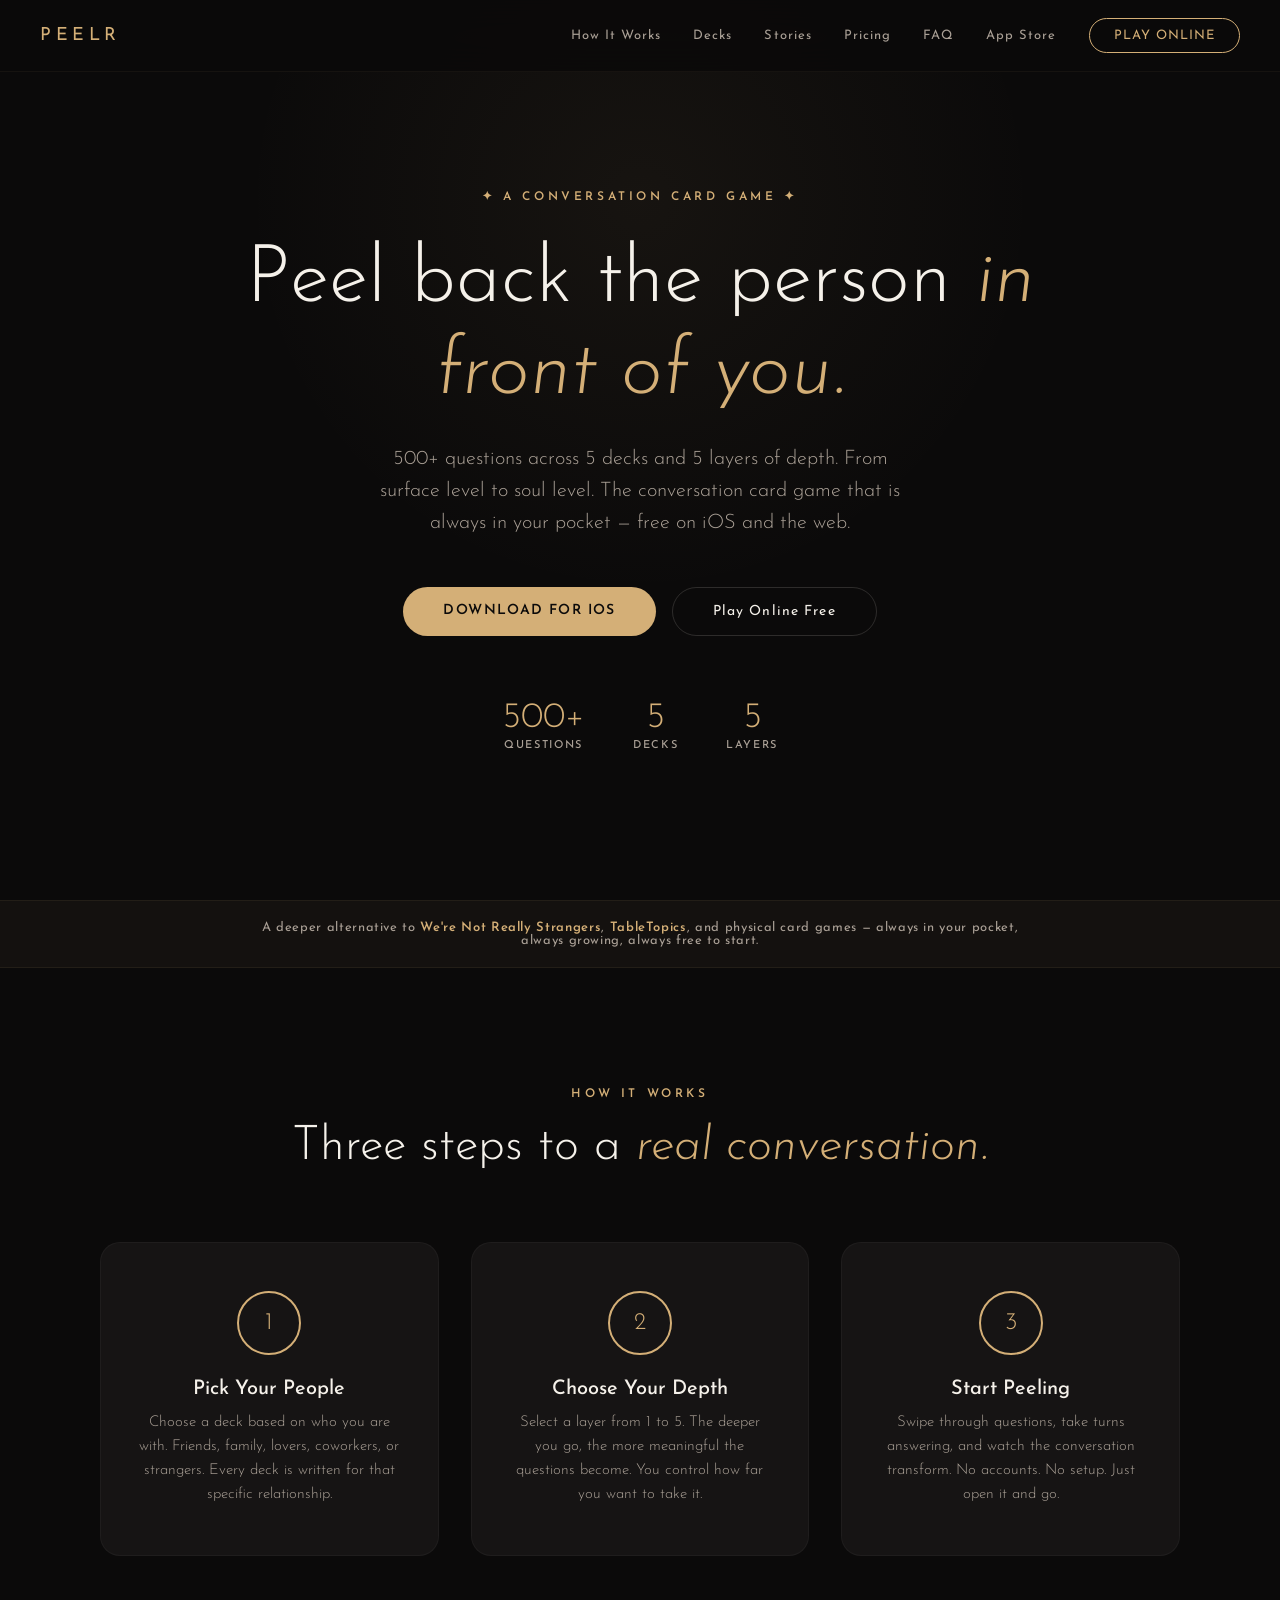
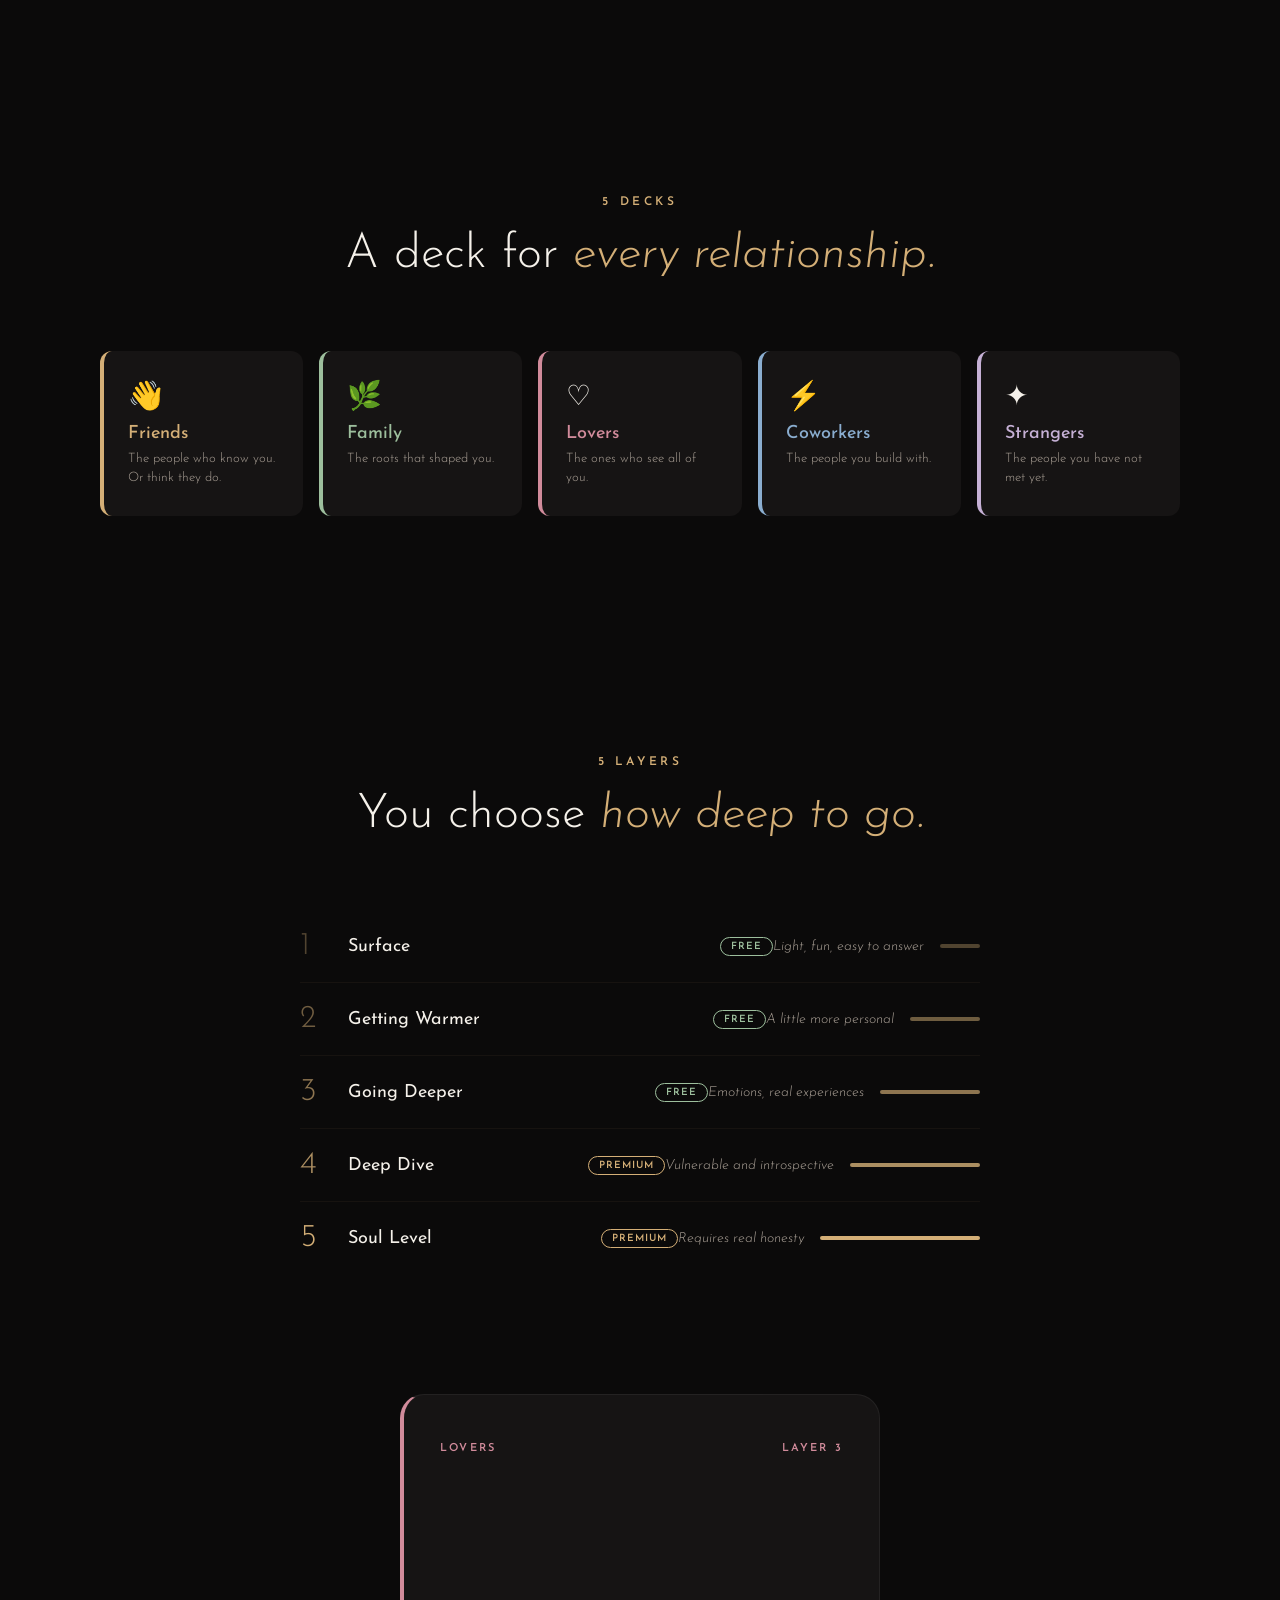
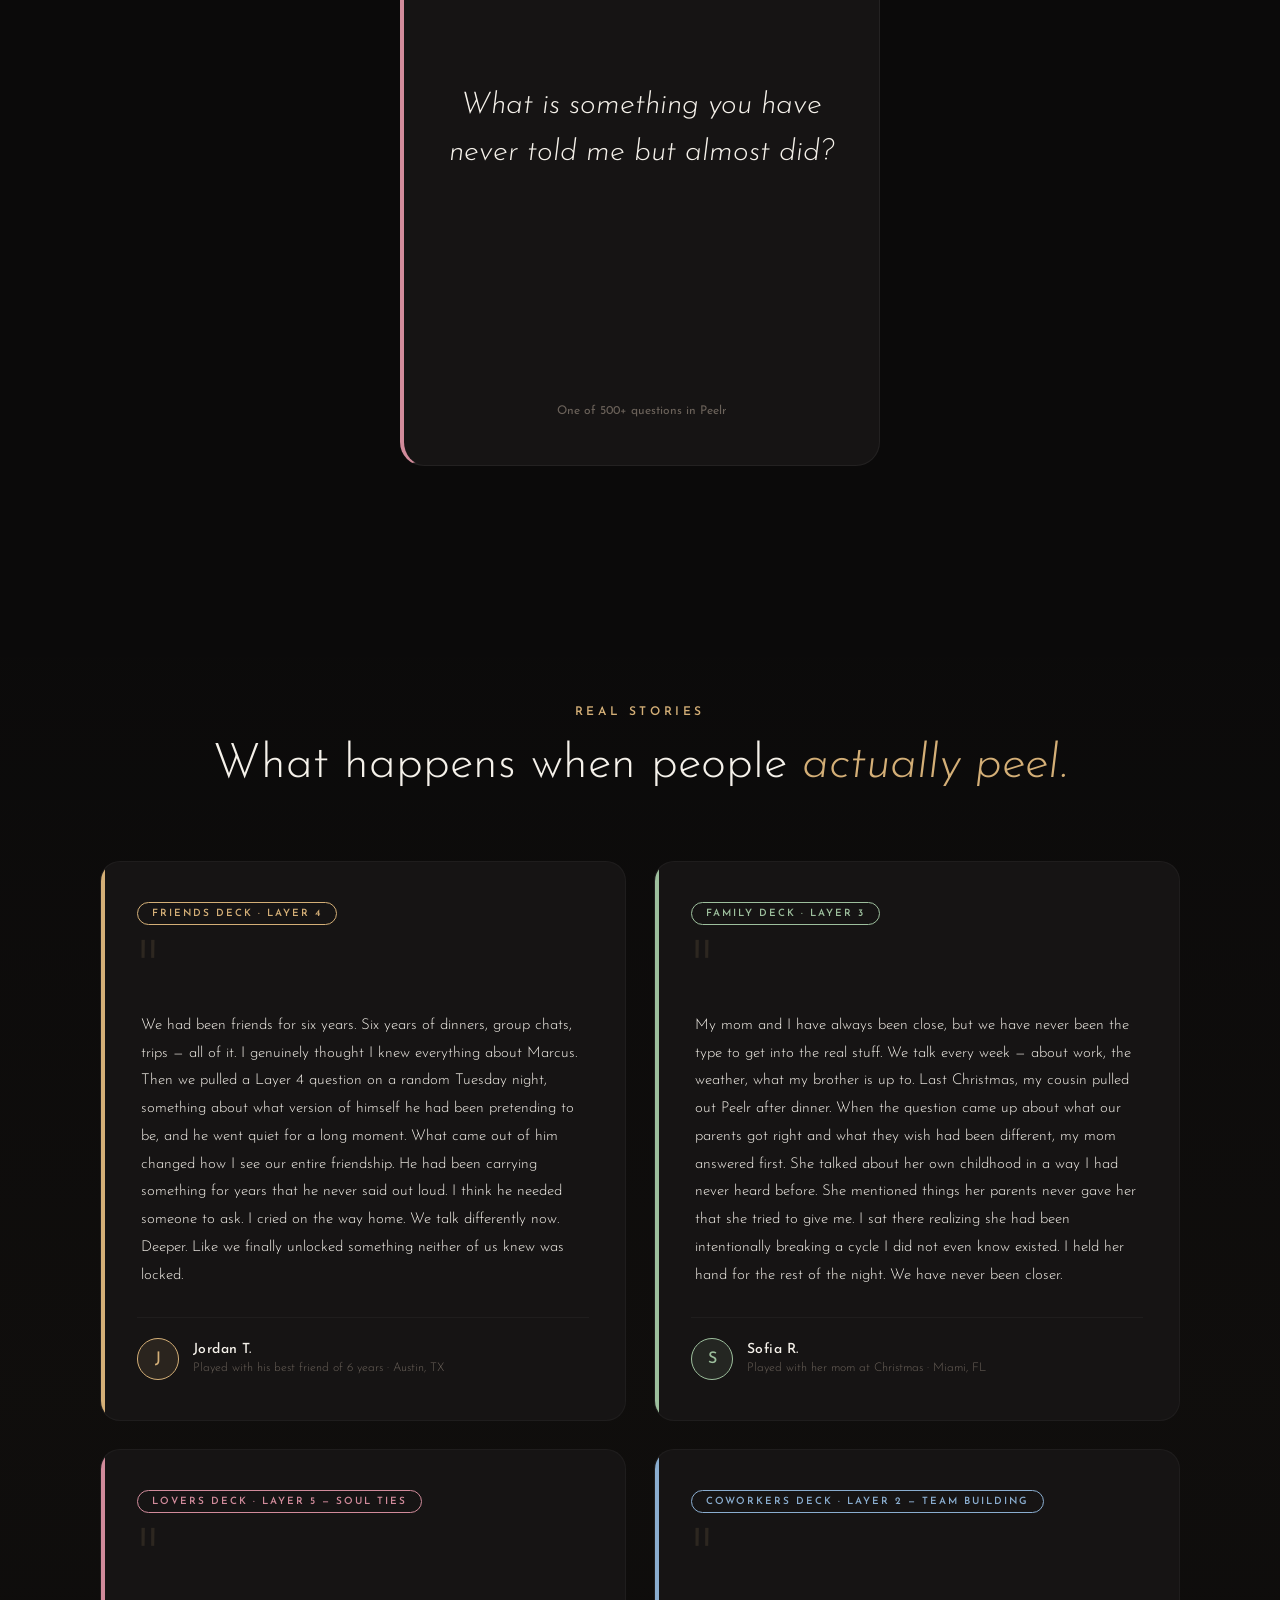
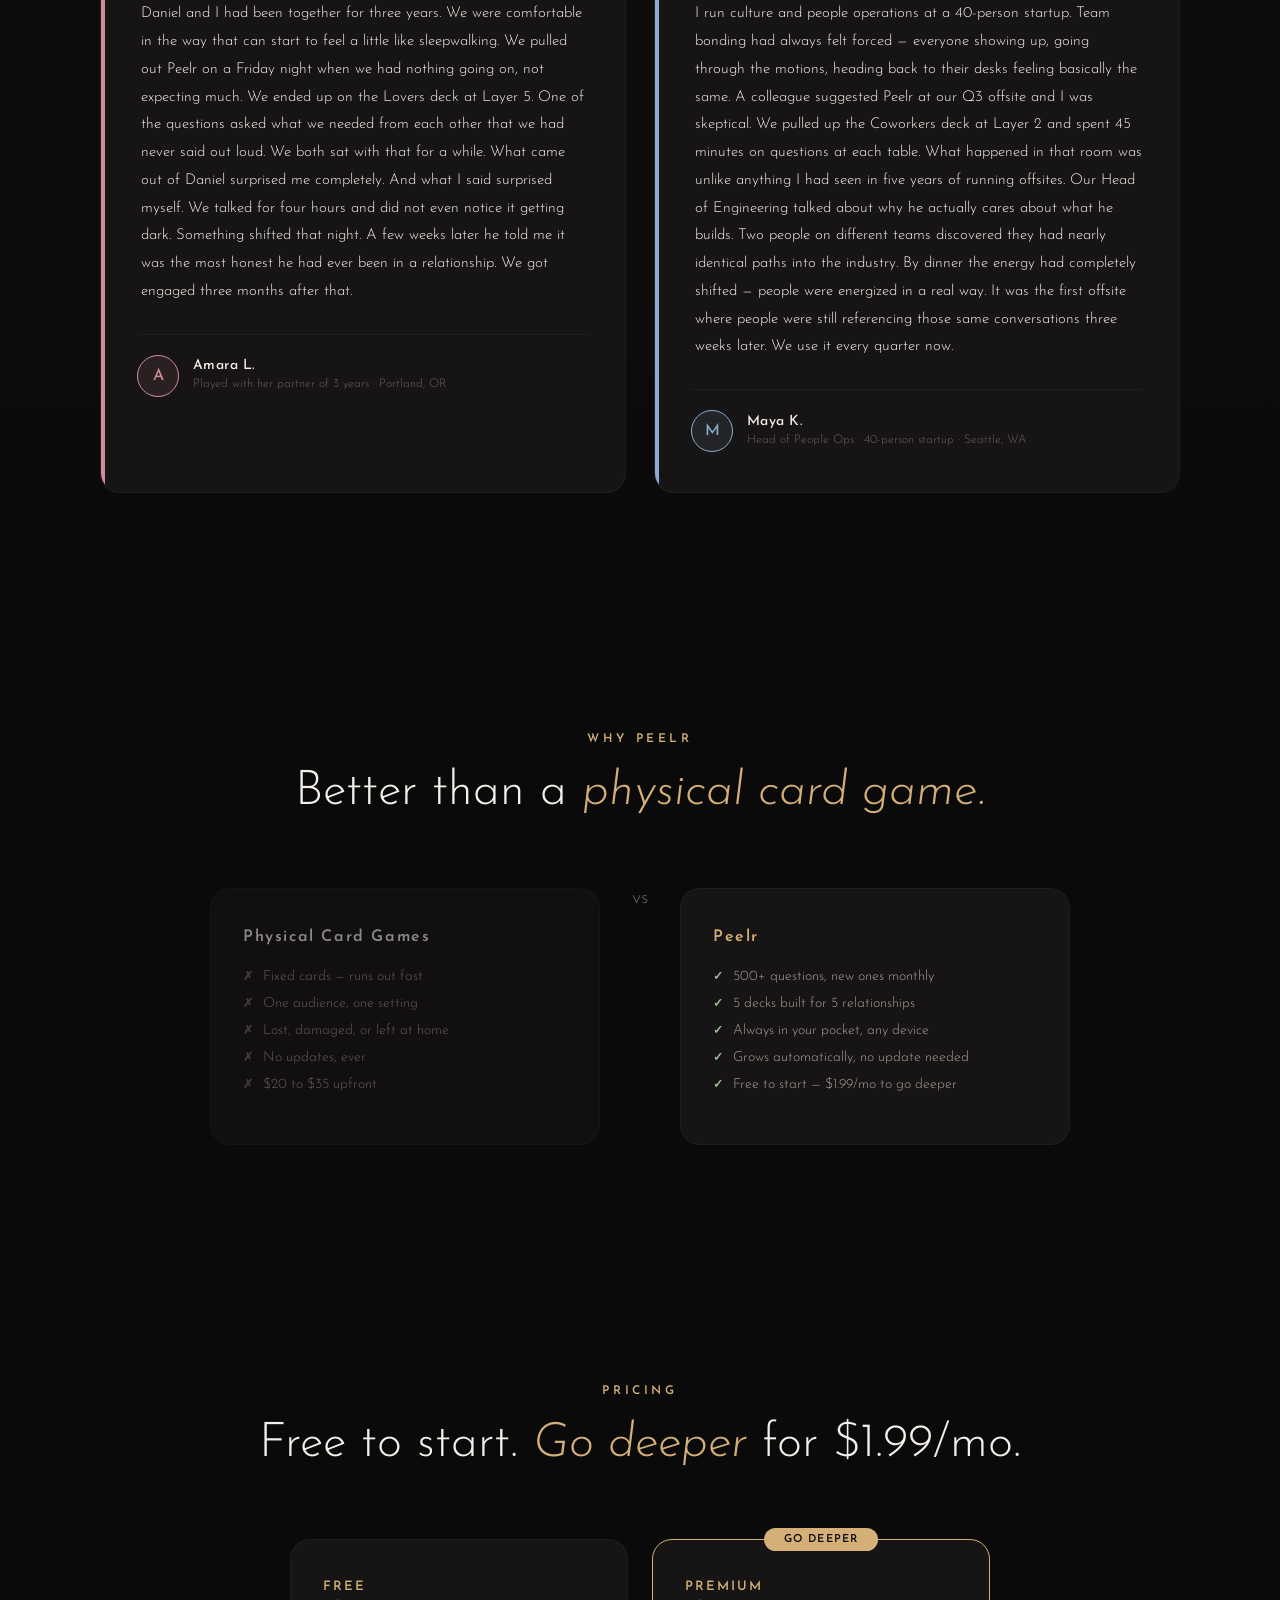
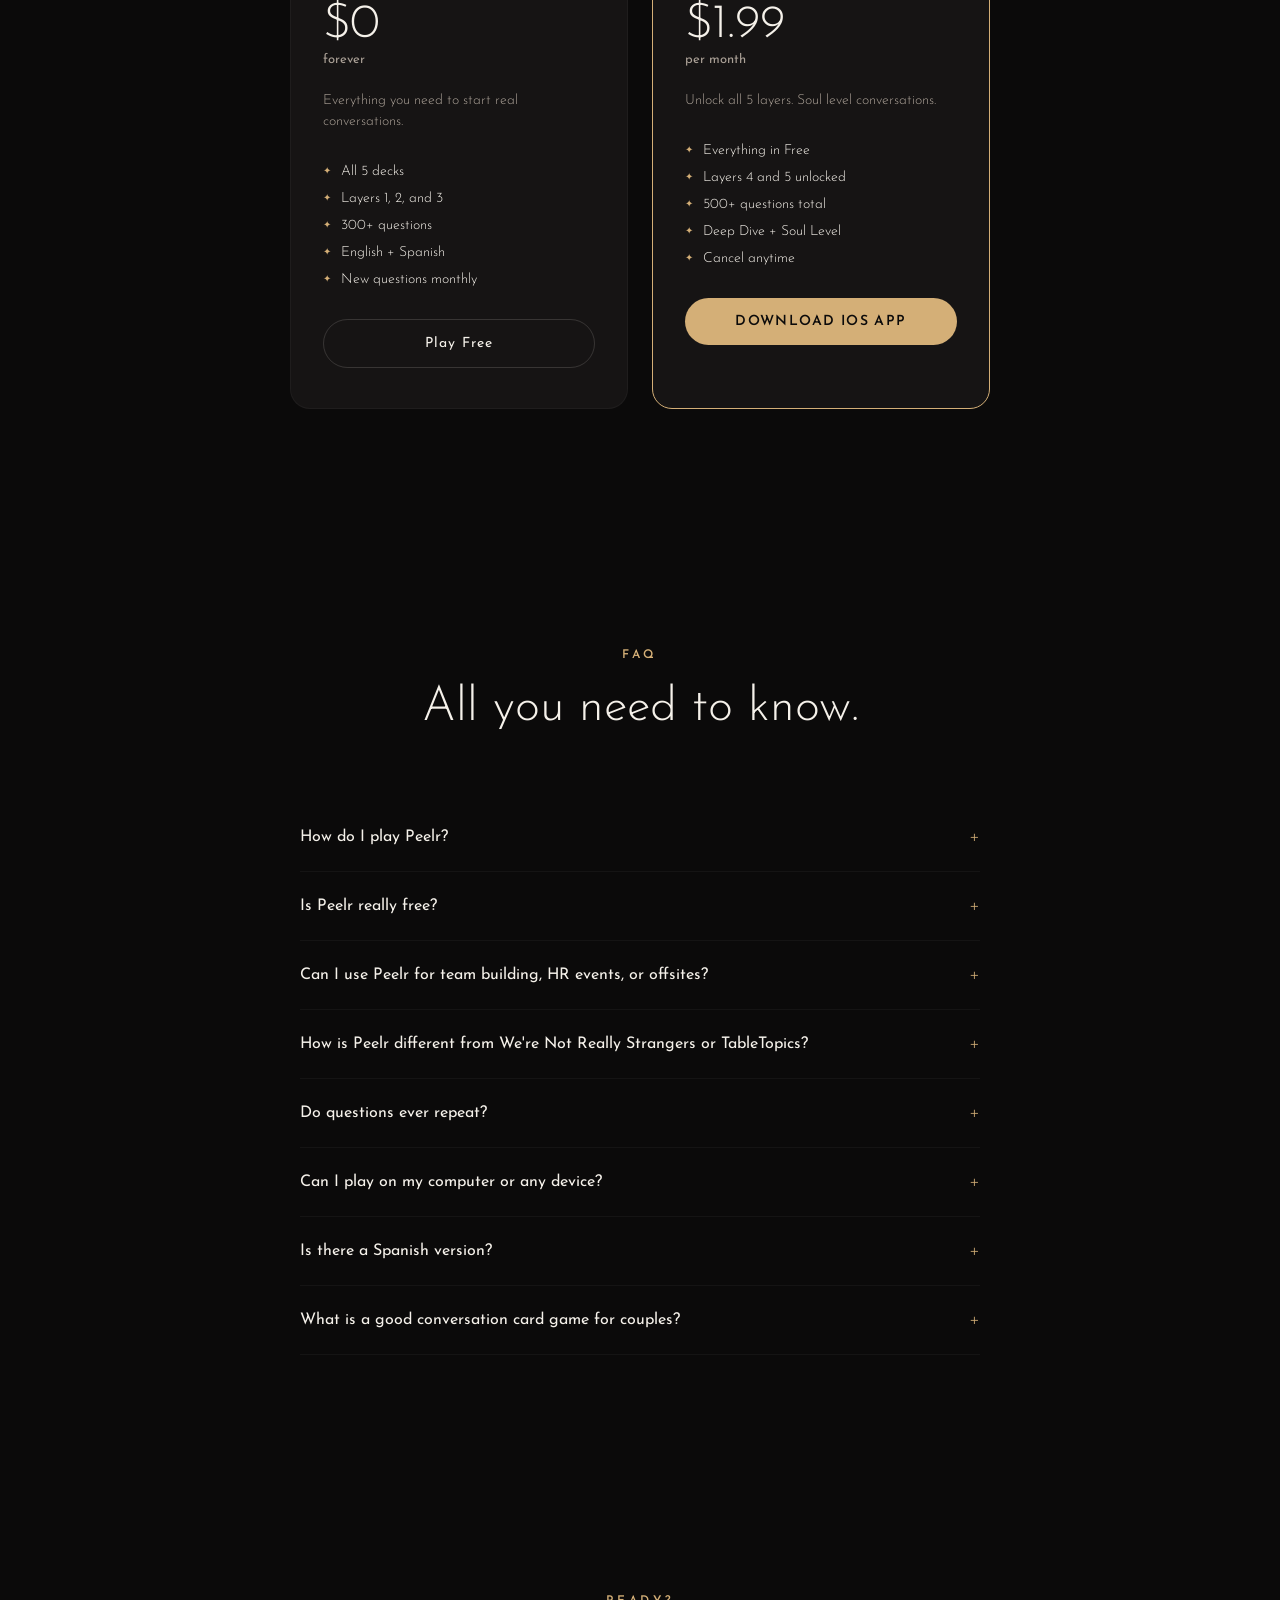
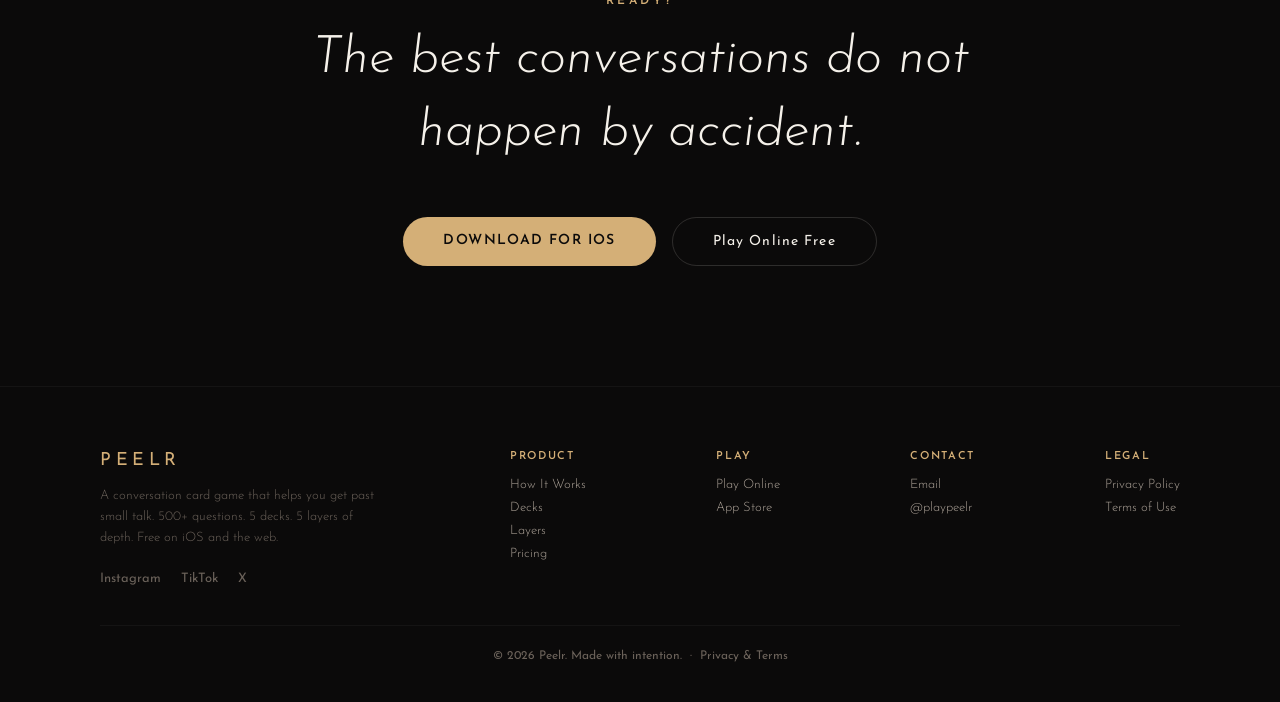
==== commit 2069bd81: "Add files via upload" ====
--- a/index.html
+++ b/index.html
@@ -12,6 +12,10 @@
 <meta property="og:title" content="Peelr — The Conversation Card Game | 500+ Deep Questions">
 <meta property="og:description" content="500+ questions. 5 decks. 5 layers of depth. Get past small talk. Free on iOS and the web.">
 <meta property="og:image" content="https://playpeelr.com/og-image.jpg">
+<meta property="og:image" content="https://playpeelr.com/og-image.jpg">
+<meta property="og:image:width" content="1200">
+<meta property="og:image:height" content="630">
+<meta property="og:image:alt" content="Peelr — Conversation Card Game. 500+ questions. 5 decks. 5 layers of depth.">
 <meta property="og:site_name" content="Peelr">
 <meta name="twitter:card" content="summary_large_image">
 <meta name="twitter:site" content="@playpeelr">
@@ -419,8 +423,9 @@
     <div class="footer-col"><h4>Product</h4><a href="#how">How It Works</a><a href="#decks">Decks</a><a href="#layers">Layers</a><a href="#pricing">Pricing</a></div>
     <div class="footer-col"><h4>Play</h4><a href="/play">Play Online</a><a href="https://apps.apple.com/app/peelr/id6759850540" target="_blank">App Store</a></div>
     <div class="footer-col"><h4>Contact</h4><a href="mailto:cuadventuresllc@gmail.com">Email</a><a href="https://instagram.com/playpeelr" target="_blank">@playpeelr</a></div>
-  </div>
-  <div class="footer-bottom">&copy; 2026 Peelr. Made with intention.</div>
+    <div class="footer-col"><h4>Legal</h4><a href="/privacy">Privacy Policy</a><a href="https://www.apple.com/legal/internet-services/itunes/dev/stdeula/" target="_blank">Terms of Use</a></div>
+  </div>
+  <div class="footer-bottom">&copy; 2026 Peelr. Made with intention. &nbsp;·&nbsp; <a href="/privacy" style="color:var(--dim)">Privacy & Terms</a></div>
 </footer>
 
 <script>
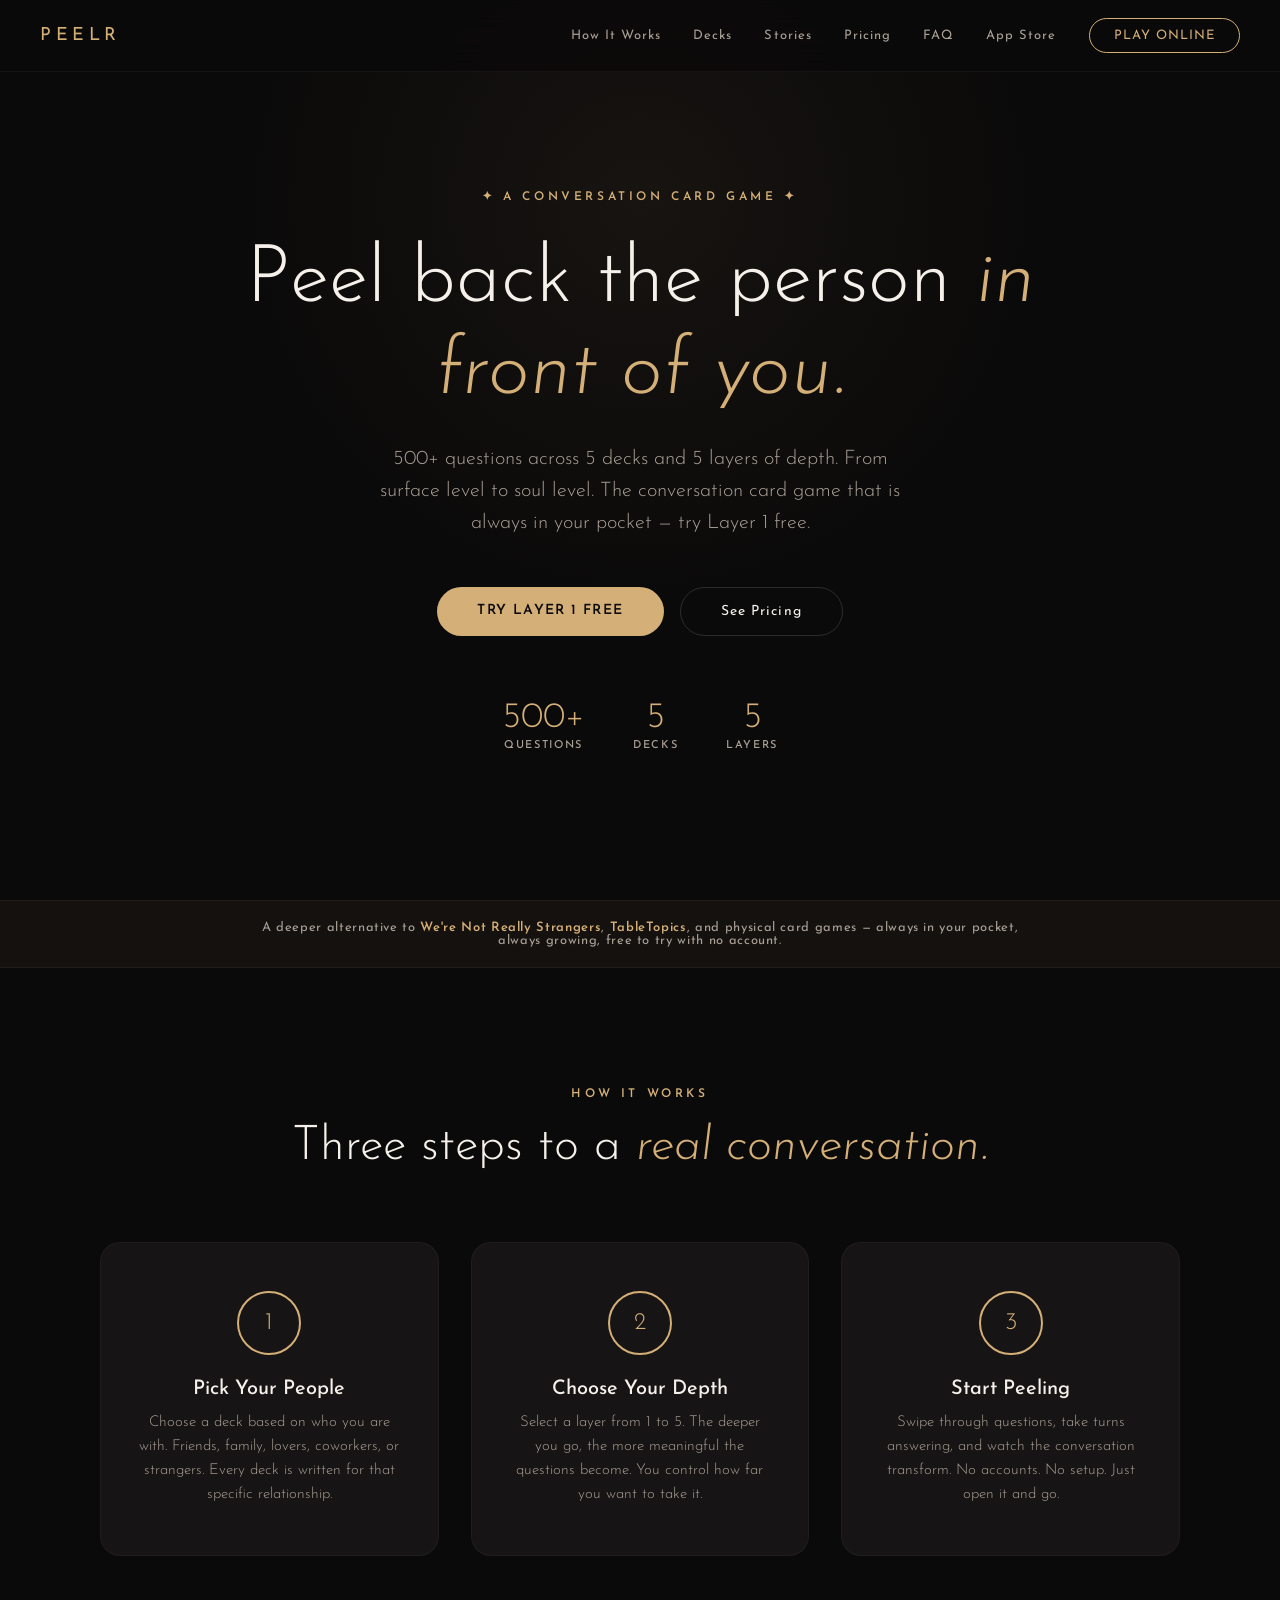
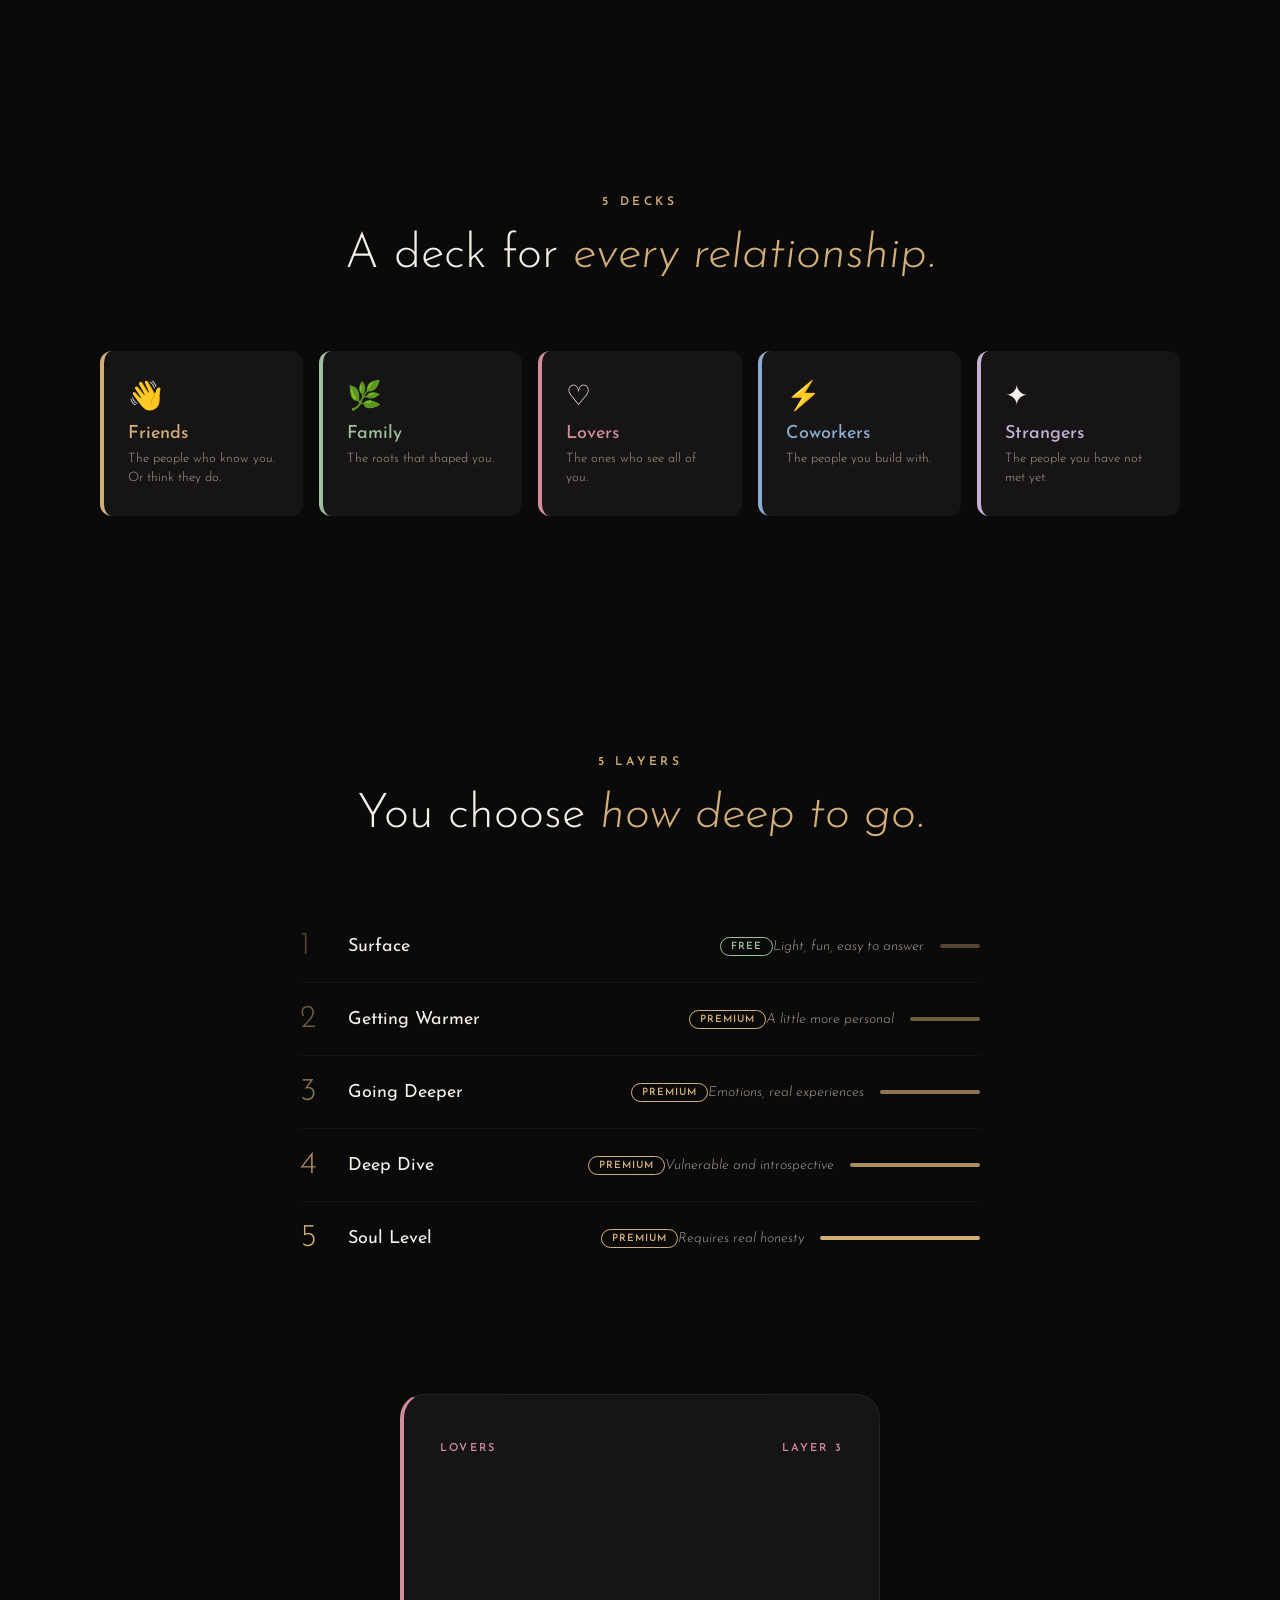
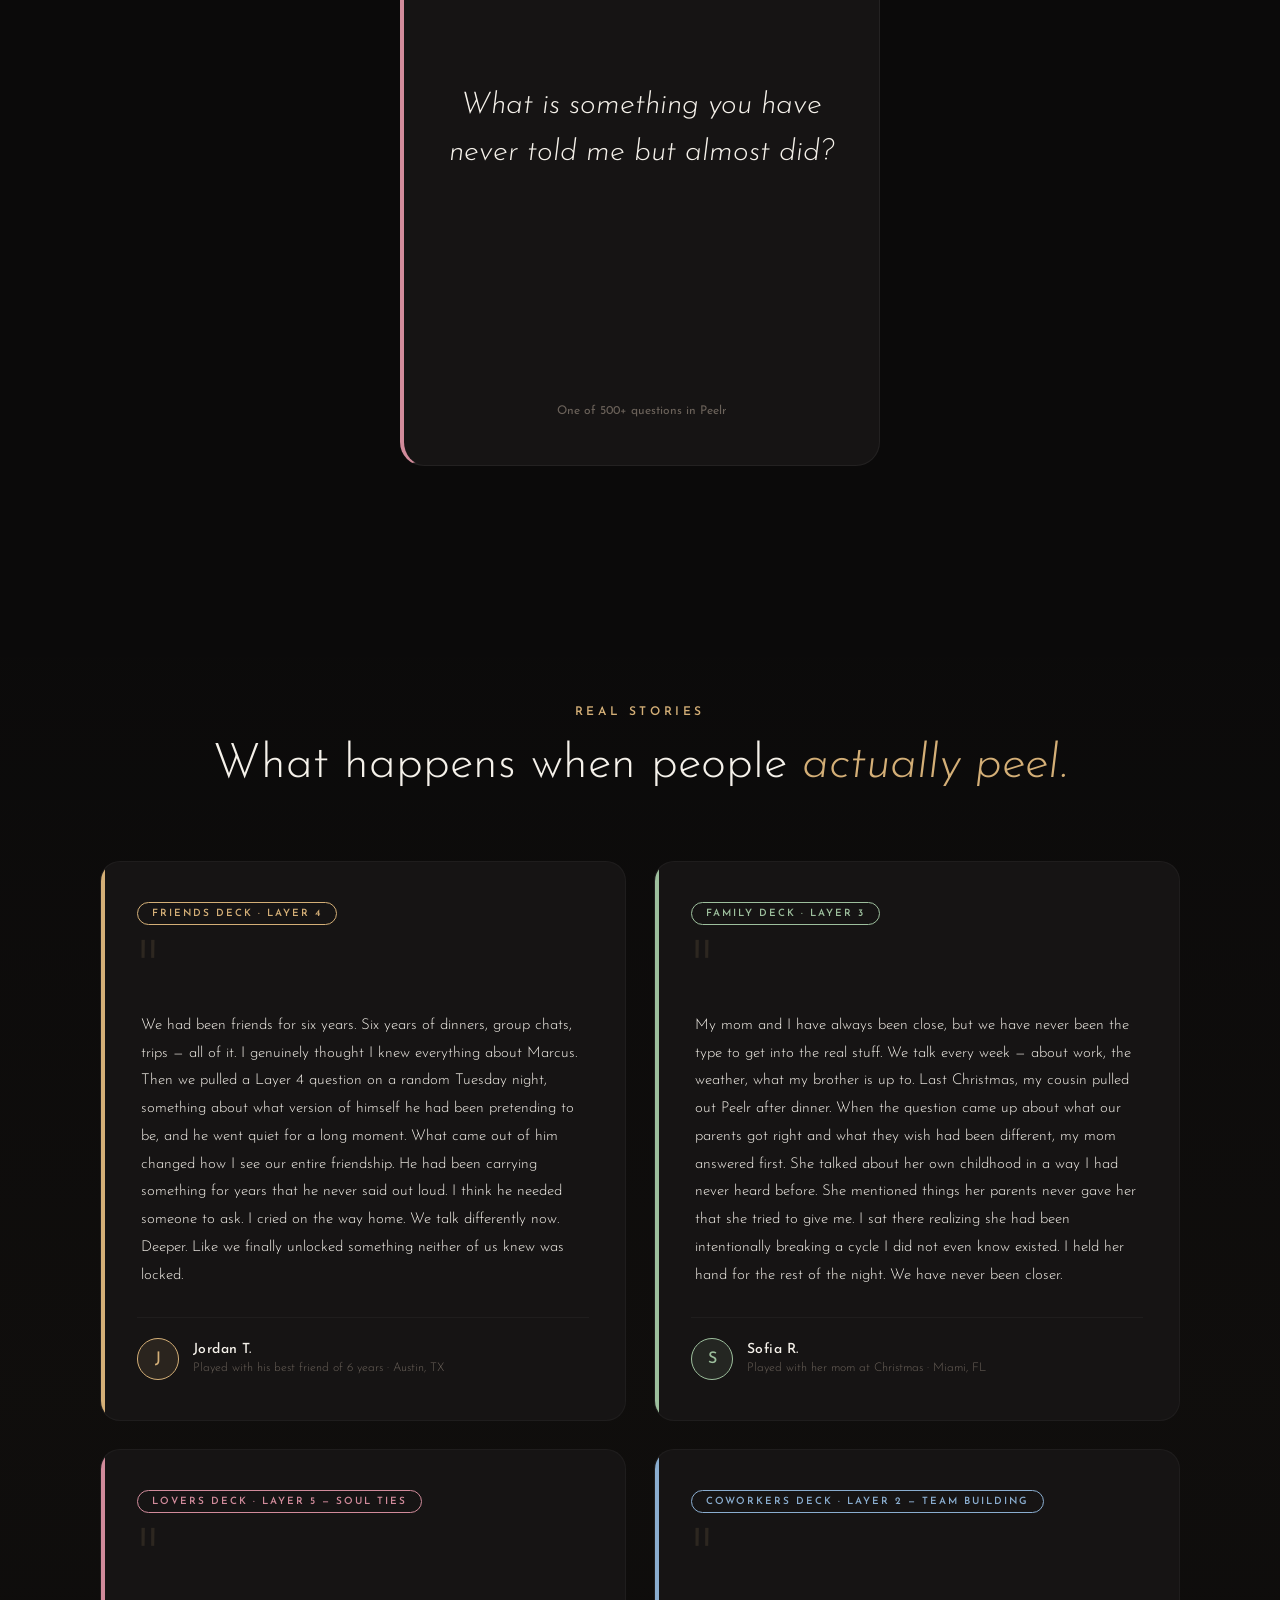
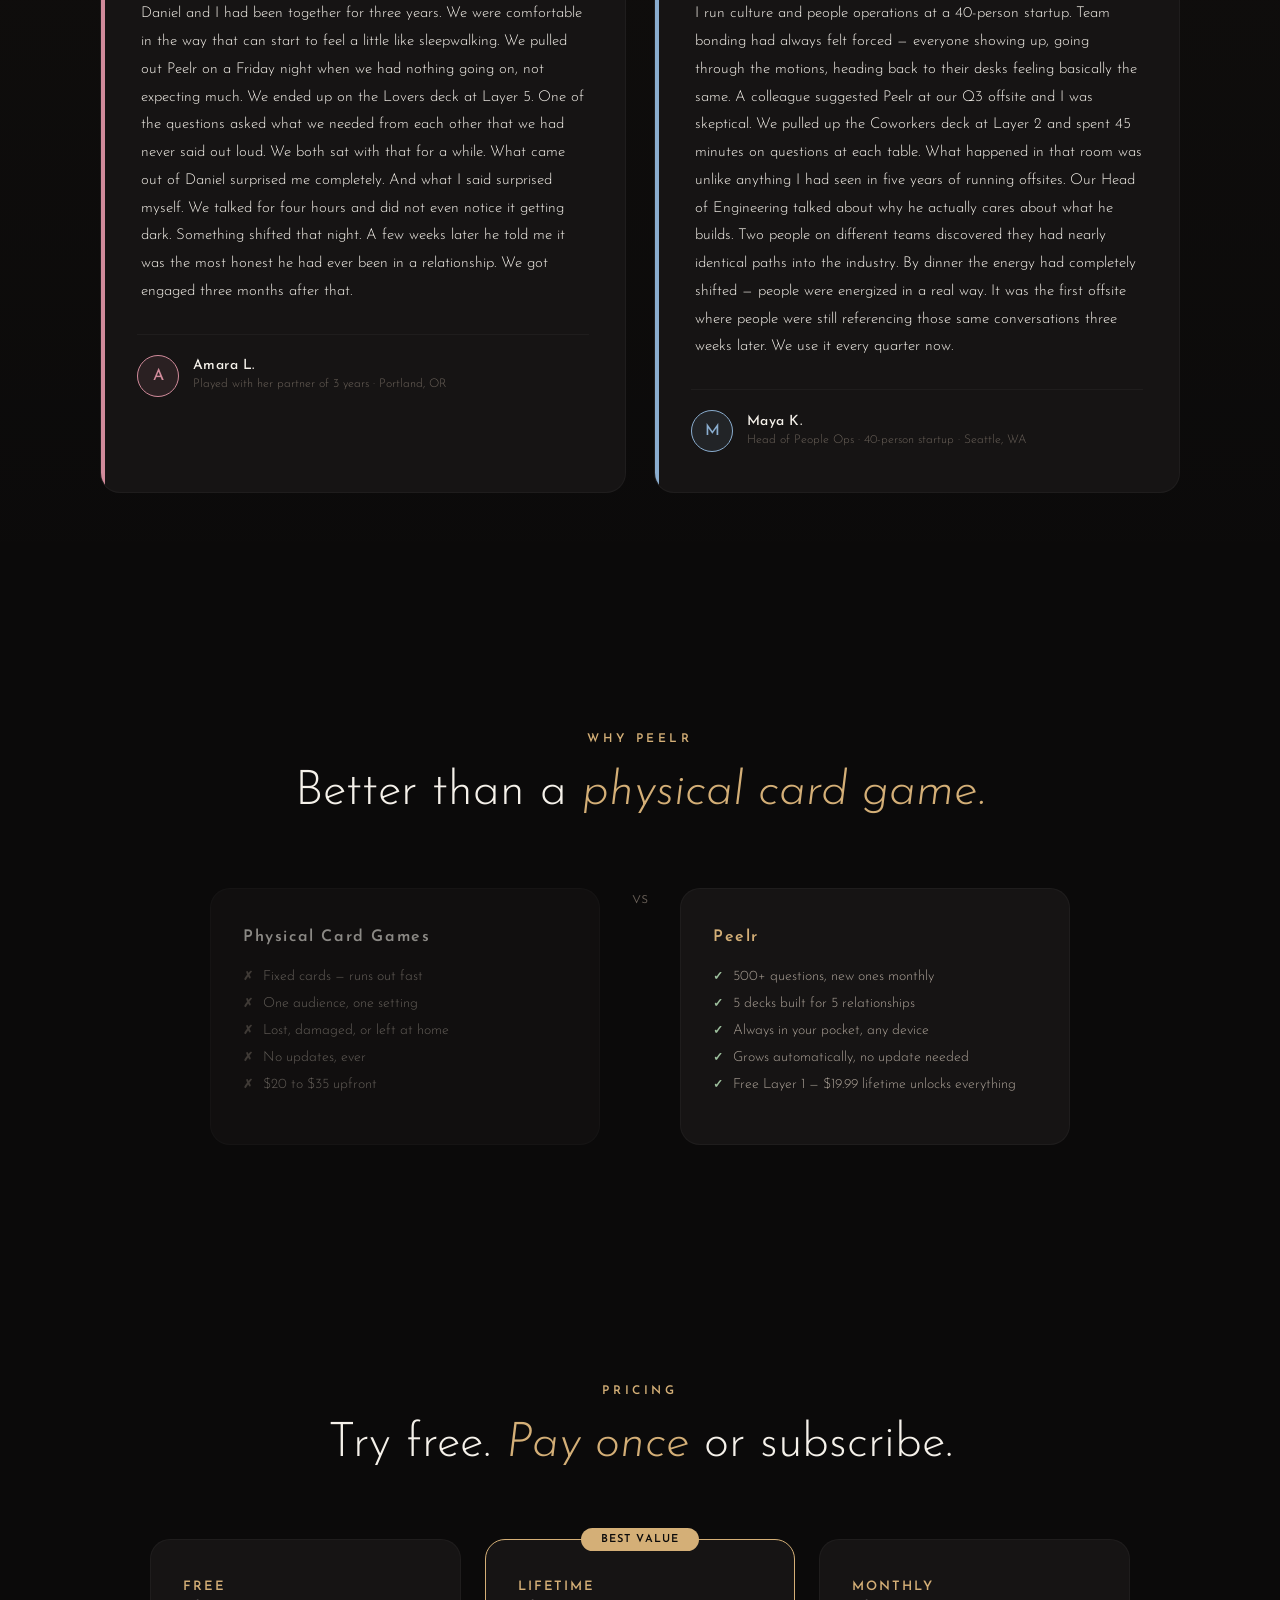
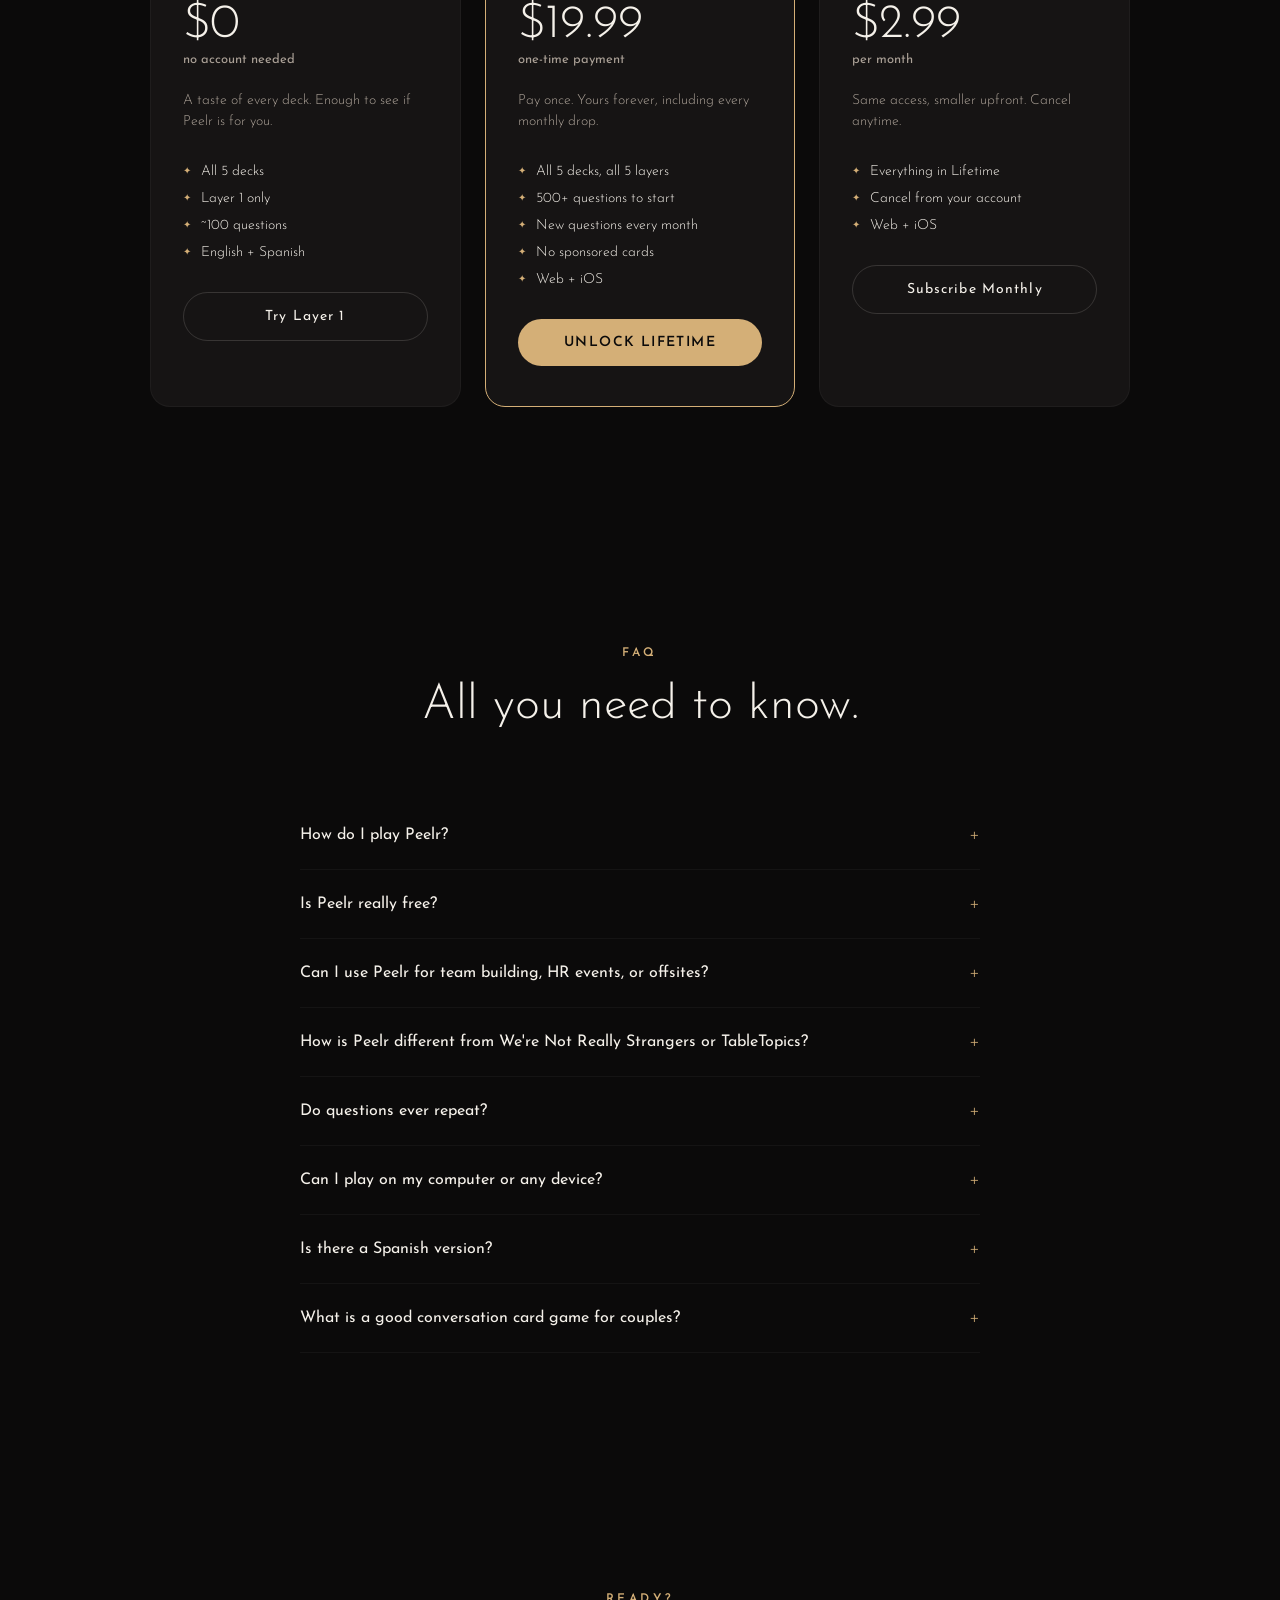
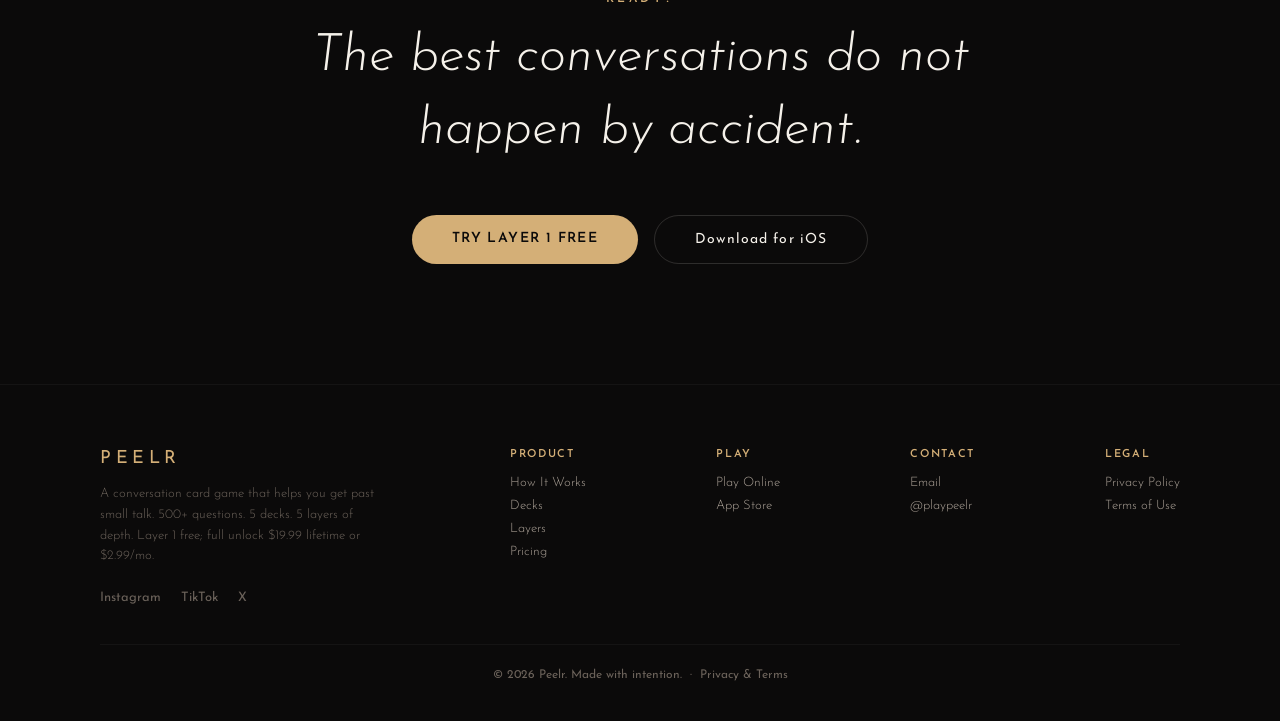
==== commit e9b92d58: "Switch to paid model: Layer 1 free, $19.99 lifetime or $2.99/mo - Re-gate Layers 2-5 behind Peelr Pr" ====
--- a/index.html
+++ b/index.html
@@ -4,13 +4,13 @@
 <meta charset="UTF-8">
 <meta name="viewport" content="width=device-width, initial-scale=1.0">
 <title>Peelr — Conversation Card Game | 500+ Deep Questions for Any Relationship</title>
-<meta name="description" content="Peelr is a free conversation card game with 500+ questions across 5 decks and 5 layers of depth. Better than We're Not Really Strangers. Free on iOS and web. Perfect for date night, game night, team building, and getting past small talk.">
+<meta name="description" content="Peelr is a conversation card game with 500+ questions across 5 decks and 5 layers of depth. Better than We're Not Really Strangers. Layer 1 free — unlock everything for $19.99 lifetime or $2.99/mo. Perfect for date night, game night, team building, and getting past small talk.">
 <meta name="keywords" content="conversation card game, deep questions game, we're not really strangers alternative, question card game, couples card game, date night card game, icebreaker questions, get to know you questions, deep conversation starters, card game for adults, free card game app, conversation starter game, family card game, friends card game, relationship questions game, party card game, team bonding game, hr icebreaker game, coworker icebreaker, work team building activity">
 <link rel="canonical" href="https://playpeelr.com/">
 <meta property="og:type" content="website">
 <meta property="og:url" content="https://playpeelr.com">
 <meta property="og:title" content="Peelr — The Conversation Card Game | 500+ Deep Questions">
-<meta property="og:description" content="500+ questions. 5 decks. 5 layers of depth. Get past small talk. Free on iOS and the web.">
+<meta property="og:description" content="500+ questions. 5 decks. 5 layers of depth. Layer 1 free — unlock everything for $19.99 lifetime or $2.99/mo.">
 <meta property="og:image" content="https://playpeelr.com/og-image.jpg">
 <meta property="og:image" content="https://playpeelr.com/og-image.jpg">
 <meta property="og:image:width" content="1200">
@@ -20,18 +20,29 @@
 <meta name="twitter:card" content="summary_large_image">
 <meta name="twitter:site" content="@playpeelr">
 <meta name="twitter:title" content="Peelr — The Conversation Card Game">
-<meta name="twitter:description" content="500+ questions. 5 decks. 5 layers of depth. Free on iOS and web.">
+<meta name="twitter:description" content="500+ questions. 5 decks. 5 layers of depth. Layer 1 free — premium $19.99 lifetime or $2.99/mo.">
 <meta name="twitter:image" content="https://playpeelr.com/og-image.jpg">
 <meta name="robots" content="index, follow">
 <meta name="author" content="Peelr">
 <meta name="theme-color" content="#0B0A0A">
 <meta name="apple-itunes-app" content="app-id=6759850540">
-
-<script type="application/ld+json">{"@context":"https://schema.org","@type":"WebApplication","name":"Peelr","url":"https://playpeelr.com","description":"A conversation card game with 500+ questions across 5 decks and 5 layers of depth.","applicationCategory":"GameApplication","operatingSystem":"iOS, Web","offers":[{"@type":"Offer","price":"0","priceCurrency":"USD"},{"@type":"Offer","price":"1.99","priceCurrency":"USD"}]}</script>
-<script type="application/ld+json">{"@context":"https://schema.org","@type":"FAQPage","mainEntity":[{"@type":"Question","name":"How do you play Peelr?","acceptedAnswer":{"@type":"Answer","text":"Pick a deck based on who you are with, choose a depth layer from 1 to 5, and start swiping through questions. Take turns answering out loud. No accounts or setup required."}},{"@type":"Question","name":"Is Peelr free?","acceptedAnswer":{"@type":"Answer","text":"Yes. Layers 1 through 3 are free across all 5 decks — 300+ questions. Layers 4 and 5 unlock with Peelr Premium at $1.99 per month on iOS."}},{"@type":"Question","name":"Can I use Peelr for team building?","acceptedAnswer":{"@type":"Answer","text":"Absolutely. The Coworkers deck is built for professional settings. Layer 1 and 2 are perfect icebreakers for offsites, HR events, and new team onboarding."}},{"@type":"Question","name":"What makes Peelr different from We're Not Really Strangers?","acceptedAnswer":{"@type":"Answer","text":"Peelr adapts to who you are with. 5 decks for different relationships, 5 depth layers you control, free to start, and new questions every month automatically."}}]}</script>
-
-<script async src="https://www.googletagmanager.com/gtag/js?id=G-P65EQM0R01"></script>
-<script>window.dataLayer=window.dataLayer||[];function gtag(){dataLayer.push(arguments);}gtag('js',new Date());gtag('config','G-P65EQM0R01');</script>
+<link rel="icon" type="image/png" sizes="192x192" href="/icons/icon-192.png">
+<link rel="icon" type="image/png" sizes="512x512" href="/icons/icon-512.png">
+<link rel="apple-touch-icon" sizes="180x180" href="/icons/apple-touch-icon.png">
+<link rel="manifest" href="/manifest.json">
+
+<script type="application/ld+json">{"@context":"https://schema.org","@type":"WebApplication","name":"Peelr","url":"https://playpeelr.com","description":"A conversation card game with 500+ questions across 5 decks and 5 layers of depth. Layer 1 is free; full unlock is $19.99 lifetime or $2.99/month.","applicationCategory":"GameApplication","operatingSystem":"iOS, Web","offers":[{"@type":"Offer","name":"Peelr Lifetime","price":"19.99","priceCurrency":"USD"},{"@type":"Offer","name":"Peelr Premium Monthly","price":"2.99","priceCurrency":"USD"}]}</script>
+<script type="application/ld+json">{"@context":"https://schema.org","@type":"FAQPage","mainEntity":[{"@type":"Question","name":"How do you play Peelr?","acceptedAnswer":{"@type":"Answer","text":"Pick a deck based on who you are with, choose a depth layer from 1 to 5, and start swiping through questions. Take turns answering out loud. No accounts or setup required."}},{"@type":"Question","name":"Is Peelr free?","acceptedAnswer":{"@type":"Answer","text":"Layer 1 is free across all 5 decks — about 100 questions. Unlock Layers 2 through 5 plus monthly new questions for $19.99 one-time lifetime or $2.99 per month."}},{"@type":"Question","name":"Can I use Peelr for team building?","acceptedAnswer":{"@type":"Answer","text":"Absolutely. The Coworkers deck is built for professional settings. Layer 1 is free to try as an icebreaker; the deeper layers (Premium) work great for offsites, HR events, and new team onboarding."}},{"@type":"Question","name":"What makes Peelr different from We're Not Really Strangers?","acceptedAnswer":{"@type":"Answer","text":"Peelr adapts to who you are with. 5 decks for different relationships, 5 depth layers you control, Layer 1 free to try, and new questions every month automatically."}}]}</script>
+
+<!-- Google tag (gtag.js) -->
+<script async src="https://www.googletagmanager.com/gtag/js?id=G-YTBV7M6D75"></script>
+<script>
+  window.dataLayer = window.dataLayer || [];
+  function gtag(){dataLayer.push(arguments);}
+  gtag('js', new Date());
+
+  gtag('config', 'G-YTBV7M6D75');
+</script>
 
 <link rel="preconnect" href="https://fonts.googleapis.com">
 <link rel="preconnect" href="https://fonts.gstatic.com" crossorigin>
@@ -136,7 +147,8 @@
 .vs-item.no::before{content:'✗';color:var(--dim)}
 .vs-divider{display:flex;align-items:center;justify-content:center;font-size:20px;font-weight:300;color:var(--dim)}
 
-.pricing-grid{display:grid;grid-template-columns:repeat(2,1fr);gap:24px;max-width:700px;margin:0 auto}
+.pricing-grid{display:grid;grid-template-columns:repeat(3,1fr);gap:24px;max-width:980px;margin:0 auto}
+@media (max-width:768px){.pricing-grid{grid-template-columns:1fr;max-width:420px}}
 .price-card{background:var(--bg-card);border:1px solid rgba(255,255,255,0.04);border-radius:20px;padding:40px 32px;position:relative}
 .price-card.featured{border-color:var(--gold)}
 .price-badge{position:absolute;top:-12px;left:50%;transform:translateX(-50%);background:var(--gold);color:var(--bg);font-size:11px;font-weight:600;letter-spacing:0.1em;text-transform:uppercase;padding:6px 20px;border-radius:100px}
@@ -204,10 +216,10 @@
 <section class="hero">
   <div class="hero-eyebrow">✦ A Conversation Card Game ✦</div>
   <h1 class="hero-title">Peel back the person <em>in front of you.</em></h1>
-  <p class="hero-sub">500+ questions across 5 decks and 5 layers of depth. From surface level to soul level. The conversation card game that is always in your pocket — free on iOS and the web.</p>
+  <p class="hero-sub">500+ questions across 5 decks and 5 layers of depth. From surface level to soul level. The conversation card game that is always in your pocket — try Layer 1 free.</p>
   <div class="hero-buttons">
-    <a href="https://apps.apple.com/app/peelr/id6759850540" class="btn-primary" target="_blank">Download for iOS</a>
-    <a href="/play" class="btn-outline">Play Online Free</a>
+    <a href="/play" class="btn-primary">Try Layer 1 Free</a>
+    <a href="#pricing" class="btn-outline">See Pricing</a>
   </div>
   <div class="hero-stats">
     <div class="hero-stat"><div class="hero-stat-num">500+</div><div class="hero-stat-label">Questions</div></div>
@@ -217,7 +229,7 @@
 </section>
 
 <div class="comparison-strip">
-  <p class="comparison-inner">A deeper alternative to <span>We're Not Really Strangers</span>, <span>TableTopics</span>, and physical card games — always in your pocket, always growing, always free to start.</p>
+  <p class="comparison-inner">A deeper alternative to <span>We're Not Really Strangers</span>, <span>TableTopics</span>, and physical card games — always in your pocket, always growing, free to try with no account.</p>
 </div>
 
 <section id="how">
@@ -252,8 +264,8 @@
     <h2 class="section-title">You choose <em>how deep to go.</em></h2>
     <div class="layers-list">
       <div class="layer-row" style="--layer-op:0.35"><div class="layer-num">1</div><div class="layer-name">Surface</div><span class="layer-badge free">Free</span><div class="layer-sample">Light, fun, easy to answer</div><div class="layer-bar" style="--bar-w:40px"></div></div>
-      <div class="layer-row" style="--layer-op:0.5"><div class="layer-num">2</div><div class="layer-name">Getting Warmer</div><span class="layer-badge free">Free</span><div class="layer-sample">A little more personal</div><div class="layer-bar" style="--bar-w:70px"></div></div>
-      <div class="layer-row" style="--layer-op:0.65"><div class="layer-num">3</div><div class="layer-name">Going Deeper</div><span class="layer-badge free">Free</span><div class="layer-sample">Emotions, real experiences</div><div class="layer-bar" style="--bar-w:100px"></div></div>
+      <div class="layer-row" style="--layer-op:0.5"><div class="layer-num">2</div><div class="layer-name">Getting Warmer</div><span class="layer-badge premium">Premium</span><div class="layer-sample">A little more personal</div><div class="layer-bar" style="--bar-w:70px"></div></div>
+      <div class="layer-row" style="--layer-op:0.65"><div class="layer-num">3</div><div class="layer-name">Going Deeper</div><span class="layer-badge premium">Premium</span><div class="layer-sample">Emotions, real experiences</div><div class="layer-bar" style="--bar-w:100px"></div></div>
       <div class="layer-row" style="--layer-op:0.8"><div class="layer-num">4</div><div class="layer-name">Deep Dive</div><span class="layer-badge premium">Premium</span><div class="layer-sample">Vulnerable and introspective</div><div class="layer-bar" style="--bar-w:130px"></div></div>
       <div class="layer-row" style="--layer-op:1"><div class="layer-num">5</div><div class="layer-name">Soul Level</div><span class="layer-badge premium">Premium</span><div class="layer-sample">Requires real honesty</div><div class="layer-bar" style="--bar-w:160px"></div></div>
     </div>
@@ -337,7 +349,7 @@
         <div class="vs-item">5 decks built for 5 relationships</div>
         <div class="vs-item">Always in your pocket, any device</div>
         <div class="vs-item">Grows automatically, no update needed</div>
-        <div class="vs-item">Free to start — $1.99/mo to go deeper</div>
+        <div class="vs-item">Free Layer 1 — $19.99 lifetime unlocks everything</div>
       </div>
     </div>
   </div>
@@ -346,36 +358,47 @@
 <section id="pricing">
   <div class="section-container reveal">
     <div class="section-eyebrow">Pricing</div>
-    <h2 class="section-title">Free to start. <em>Go deeper</em> for $1.99/mo.</h2>
+    <h2 class="section-title">Try free. <em>Pay once</em> or subscribe.</h2>
     <div class="pricing-grid">
       <div class="price-card">
         <div class="price-tier">Free</div>
         <div class="price-amount">$0</div>
-        <div class="price-period">forever</div>
-        <div class="price-desc">Everything you need to start real conversations.</div>
+        <div class="price-period">no account needed</div>
+        <div class="price-desc">A taste of every deck. Enough to see if Peelr is for you.</div>
         <div class="price-features">
           <div class="price-feat">All 5 decks</div>
-          <div class="price-feat">Layers 1, 2, and 3</div>
-          <div class="price-feat">300+ questions</div>
+          <div class="price-feat">Layer 1 only</div>
+          <div class="price-feat">~100 questions</div>
           <div class="price-feat">English + Spanish</div>
-          <div class="price-feat">New questions monthly</div>
-        </div>
-        <a href="/play" class="btn-outline">Play Free</a>
+        </div>
+        <a href="/play" class="btn-outline">Try Layer 1</a>
       </div>
       <div class="price-card featured">
-        <div class="price-badge">Go Deeper</div>
-        <div class="price-tier">Premium</div>
-        <div class="price-amount">$1.99</div>
+        <div class="price-badge">Best Value</div>
+        <div class="price-tier">Lifetime</div>
+        <div class="price-amount">$19.99</div>
+        <div class="price-period">one-time payment</div>
+        <div class="price-desc">Pay once. Yours forever, including every monthly drop.</div>
+        <div class="price-features">
+          <div class="price-feat">All 5 decks, all 5 layers</div>
+          <div class="price-feat">500+ questions to start</div>
+          <div class="price-feat">New questions every month</div>
+          <div class="price-feat">No sponsored cards</div>
+          <div class="price-feat">Web + iOS</div>
+        </div>
+        <a href="/play" class="btn-primary">Unlock Lifetime</a>
+      </div>
+      <div class="price-card">
+        <div class="price-tier">Monthly</div>
+        <div class="price-amount">$2.99</div>
         <div class="price-period">per month</div>
-        <div class="price-desc">Unlock all 5 layers. Soul level conversations.</div>
+        <div class="price-desc">Same access, smaller upfront. Cancel anytime.</div>
         <div class="price-features">
-          <div class="price-feat">Everything in Free</div>
-          <div class="price-feat">Layers 4 and 5 unlocked</div>
-          <div class="price-feat">500+ questions total</div>
-          <div class="price-feat">Deep Dive + Soul Level</div>
-          <div class="price-feat">Cancel anytime</div>
-        </div>
-        <a href="https://apps.apple.com/app/peelr/id6759850540" class="btn-primary" target="_blank">Download iOS App</a>
+          <div class="price-feat">Everything in Lifetime</div>
+          <div class="price-feat">Cancel from your account</div>
+          <div class="price-feat">Web + iOS</div>
+        </div>
+        <a href="/play" class="btn-outline">Subscribe Monthly</a>
       </div>
     </div>
   </div>
@@ -387,11 +410,11 @@
     <h2 class="section-title">All you need to know.</h2>
     <div class="faq-list">
       <div class="faq-item"><div class="faq-q">How do I play Peelr?</div><div class="faq-a"><p>Pick a deck based on who you are with, choose a depth layer from 1 to 5, and start swiping through questions. Take turns answering out loud. No accounts, no logins, no setup required.</p></div></div>
-      <div class="faq-item"><div class="faq-q">Is Peelr really free?</div><div class="faq-a"><p>Yes. Layers 1 through 3 are completely free across all 5 decks — over 300 questions with no paywall. Layers 4 and 5 are available through a $1.99/month Peelr Premium subscription on the iOS app.</p></div></div>
+      <div class="faq-item"><div class="faq-q">Is Peelr really free?</div><div class="faq-a"><p>Layer 1 is free across all 5 decks — about 100 questions, no account needed. Unlocking Layers 2 through 5 (400+ deeper questions plus a new drop every month) is $19.99 one-time lifetime, or $2.99/month if you'd rather subscribe. Both options work on web and iOS.</p></div></div>
       <div class="faq-item"><div class="faq-q">Can I use Peelr for team building, HR events, or offsites?</div><div class="faq-a"><p>Absolutely. The Coworkers deck is built specifically for professional settings — questions that create genuine connection without crossing personal boundaries. Layer 1 and 2 work great for any group size and make excellent icebreakers for new team onboarding, offsites, and HR facilitated events.</p></div></div>
-      <div class="faq-item"><div class="faq-q">How is Peelr different from We're Not Really Strangers or TableTopics?</div><div class="faq-a"><p>Peelr adapts to who you are with. You pick a deck for your specific relationship and a layer for how deep you want to go. It is free to start, always in your pocket, and grows with new questions every month. No physical cards to lose or run out of.</p></div></div>
+      <div class="faq-item"><div class="faq-q">How is Peelr different from We're Not Really Strangers or TableTopics?</div><div class="faq-a"><p>Peelr adapts to who you are with. You pick a deck for your specific relationship and a layer for how deep you want to go. Layer 1 is free to try, premium unlocks the rest, and the game grows with new questions every month. No physical cards to lose or run out of.</p></div></div>
       <div class="faq-item"><div class="faq-q">Do questions ever repeat?</div><div class="faq-a"><p>New questions are added every month automatically. Your deck keeps growing without any app update required.</p></div></div>
-      <div class="faq-item"><div class="faq-q">Can I play on my computer or any device?</div><div class="faq-a"><p>Yes. Visit playpeelr.com/play to play free in your browser on any device. The iOS app adds premium features and the $1.99/month subscription for Layers 4 and 5.</p></div></div>
+      <div class="faq-item"><div class="faq-q">Can I play on my computer or any device?</div><div class="faq-a"><p>Yes. Visit playpeelr.com/play to try Layer 1 in your browser on any device. Unlock the full game with $19.99 lifetime or $2.99/mo, available on both web and iOS — same access either way.</p></div></div>
       <div class="faq-item"><div class="faq-q">Is there a Spanish version?</div><div class="faq-a"><p>Yes. All 500+ questions are available in English and Spanish. Toggle the language in settings.</p></div></div>
       <div class="faq-item"><div class="faq-q">What is a good conversation card game for couples?</div><div class="faq-a"><p>Peelr's Lovers deck is designed specifically for couples — 100 questions from playful to deeply vulnerable. Layer 5, Soul Ties, has the kind of questions that stay with you long after the game ends.</p></div></div>
     </div>
@@ -403,8 +426,8 @@
     <div class="section-eyebrow">Ready?</div>
     <h2 class="cta-title">The best conversations do not happen by accident.</h2>
     <div class="hero-buttons" style="opacity:1;animation:none">
-      <a href="https://apps.apple.com/app/peelr/id6759850540" class="btn-primary" target="_blank">Download for iOS</a>
-      <a href="/play" class="btn-outline">Play Online Free</a>
+      <a href="/play" class="btn-primary">Try Layer 1 Free</a>
+      <a href="https://apps.apple.com/app/peelr/id6759850540" class="btn-outline" target="_blank">Download for iOS</a>
     </div>
   </div>
 </section>
@@ -413,7 +436,7 @@
   <div class="footer-inner">
     <div class="footer-brand">
       <span class="nav-logo">Peelr</span>
-      <p class="footer-tagline">A conversation card game that helps you get past small talk. 500+ questions. 5 decks. 5 layers of depth. Free on iOS and the web.</p>
+      <p class="footer-tagline">A conversation card game that helps you get past small talk. 500+ questions. 5 decks. 5 layers of depth. Layer 1 free; full unlock $19.99 lifetime or $2.99/mo.</p>
       <div class="footer-socials">
         <a href="https://instagram.com/playpeelr" target="_blank">Instagram</a>
         <a href="https://tiktok.com/@playpeelr" target="_blank">TikTok</a>
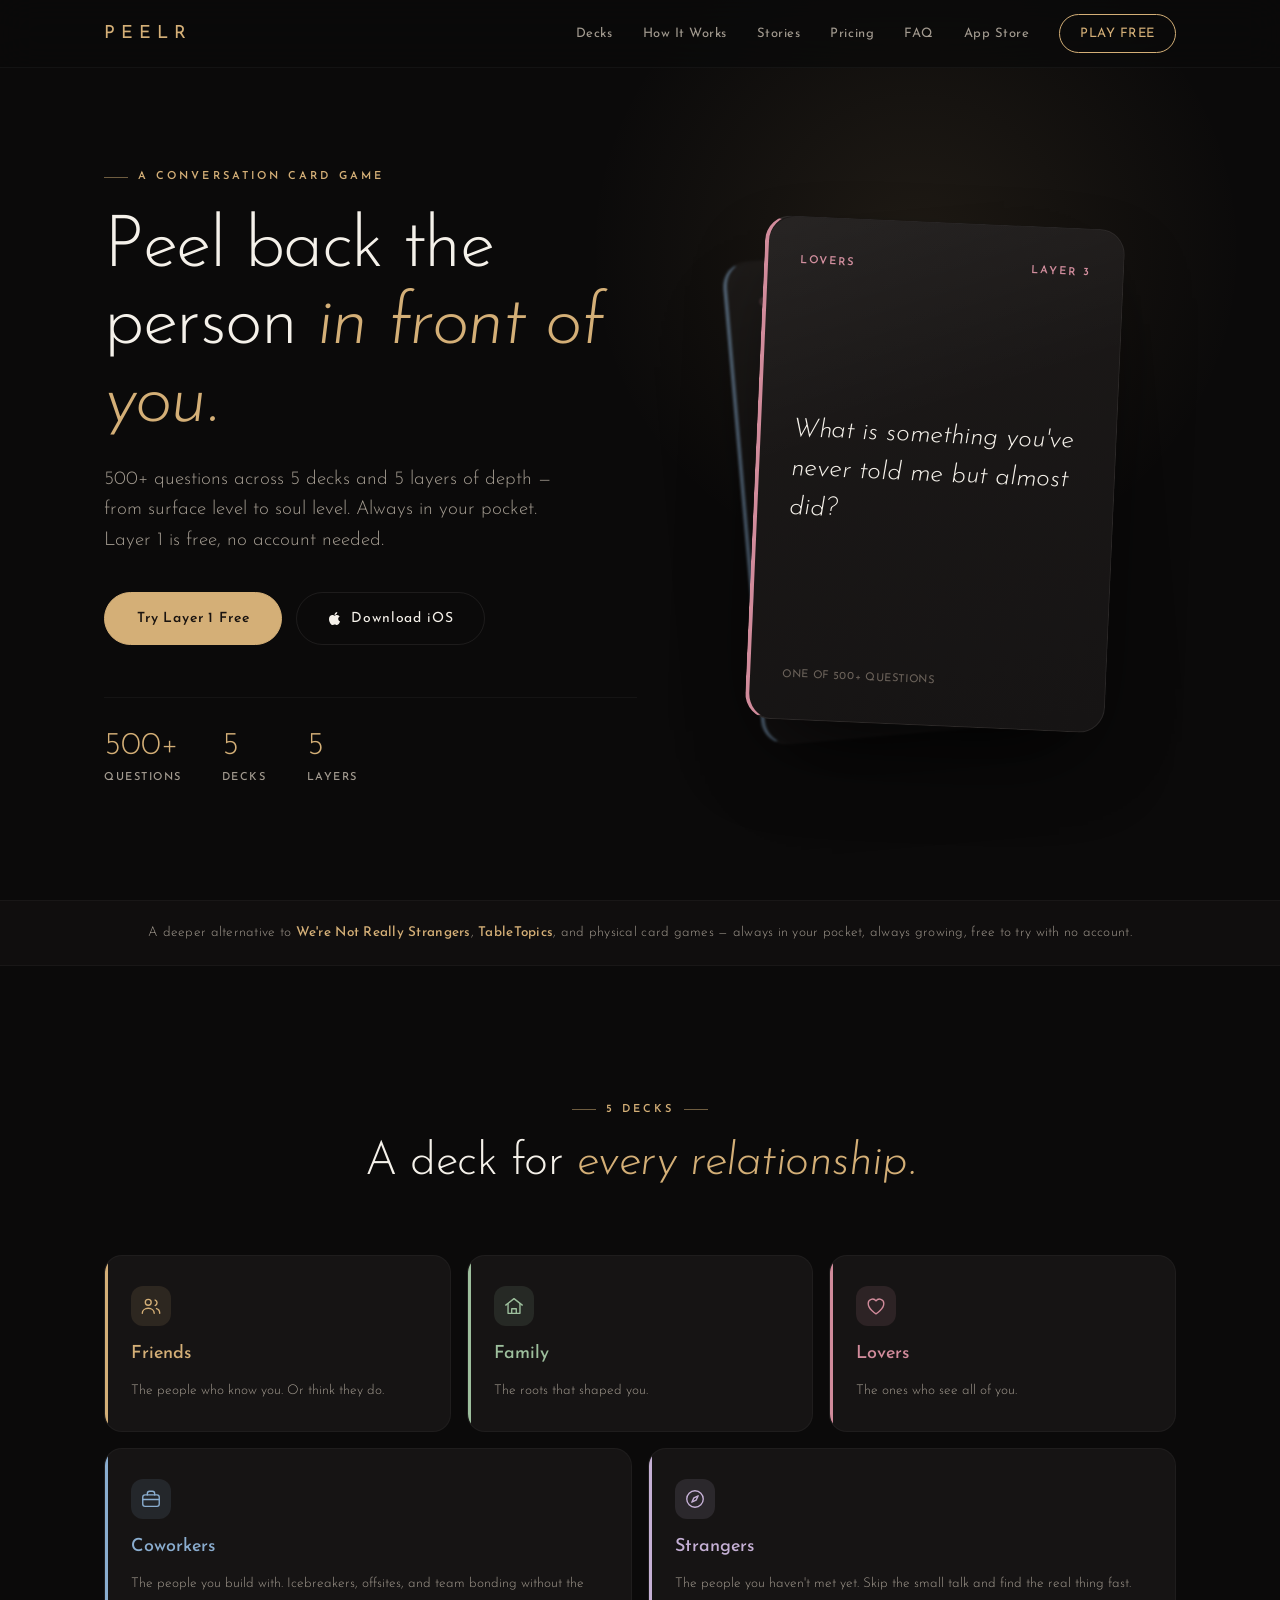
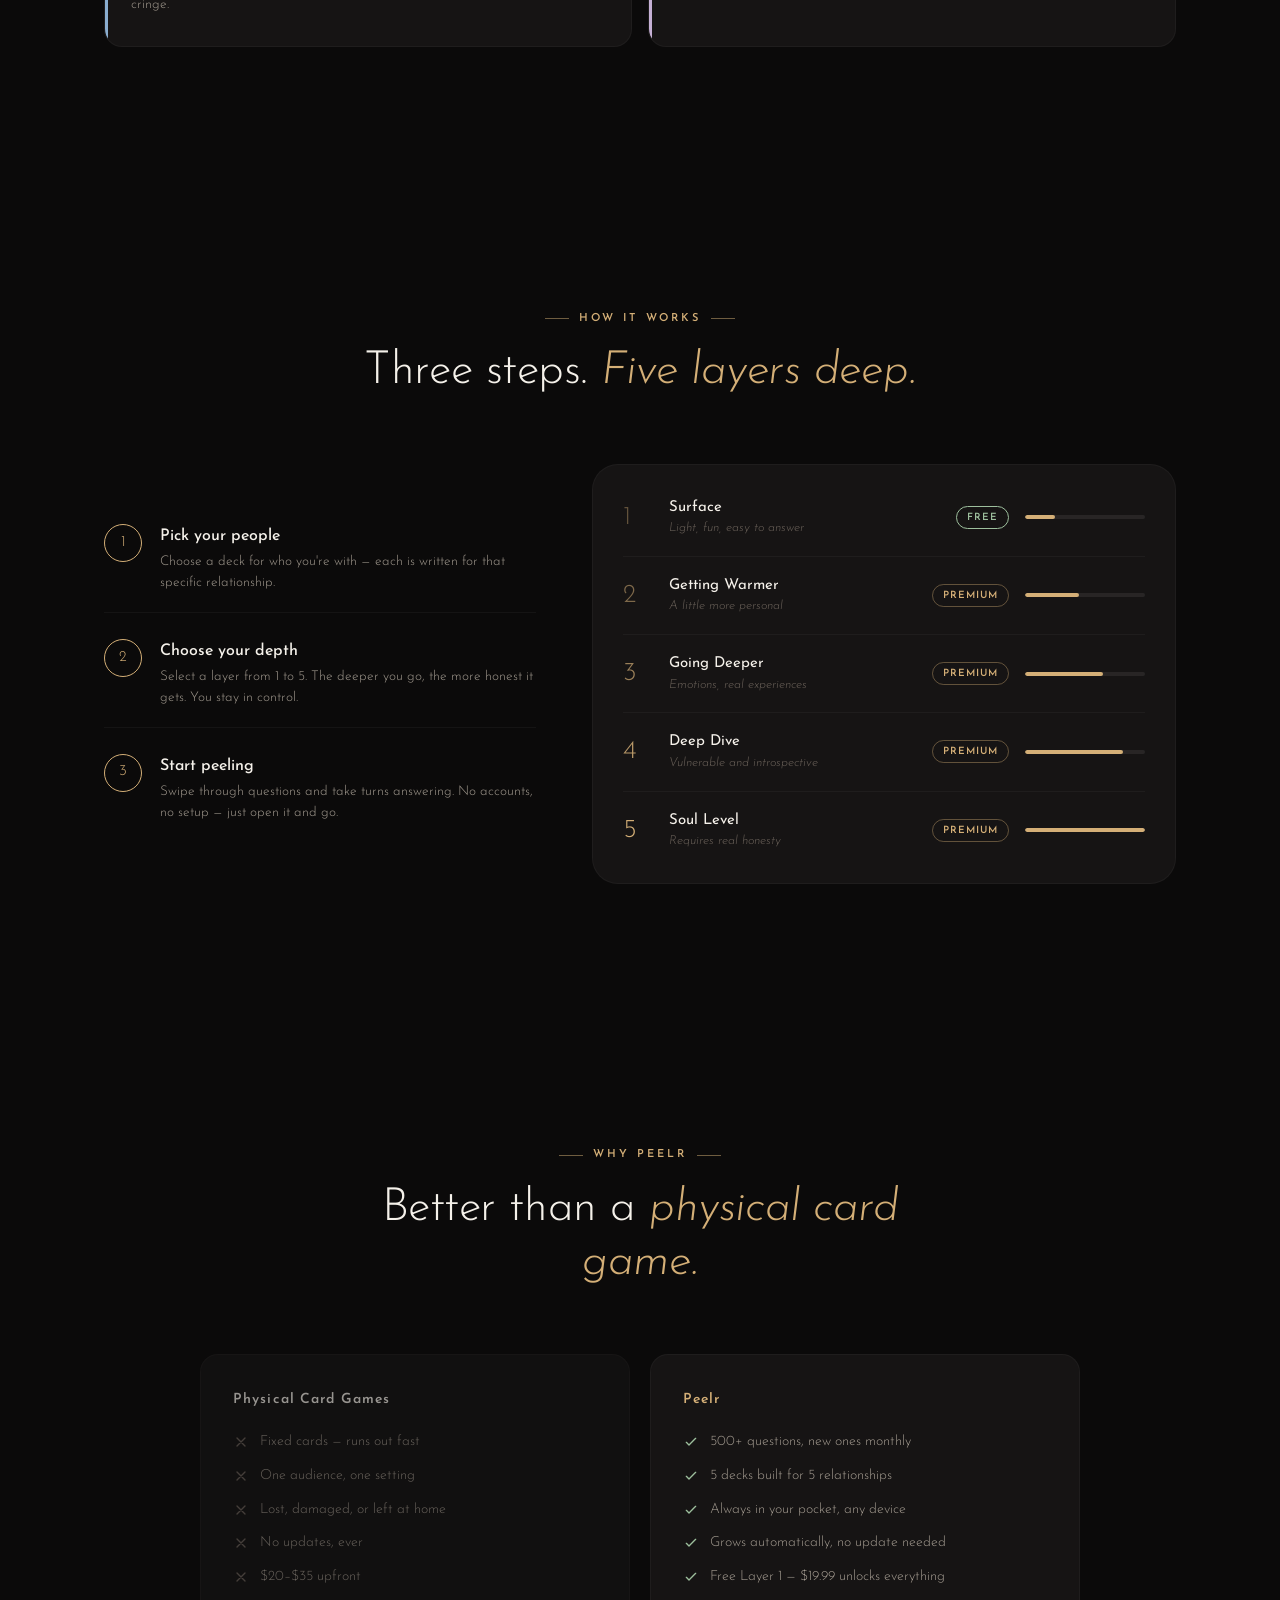
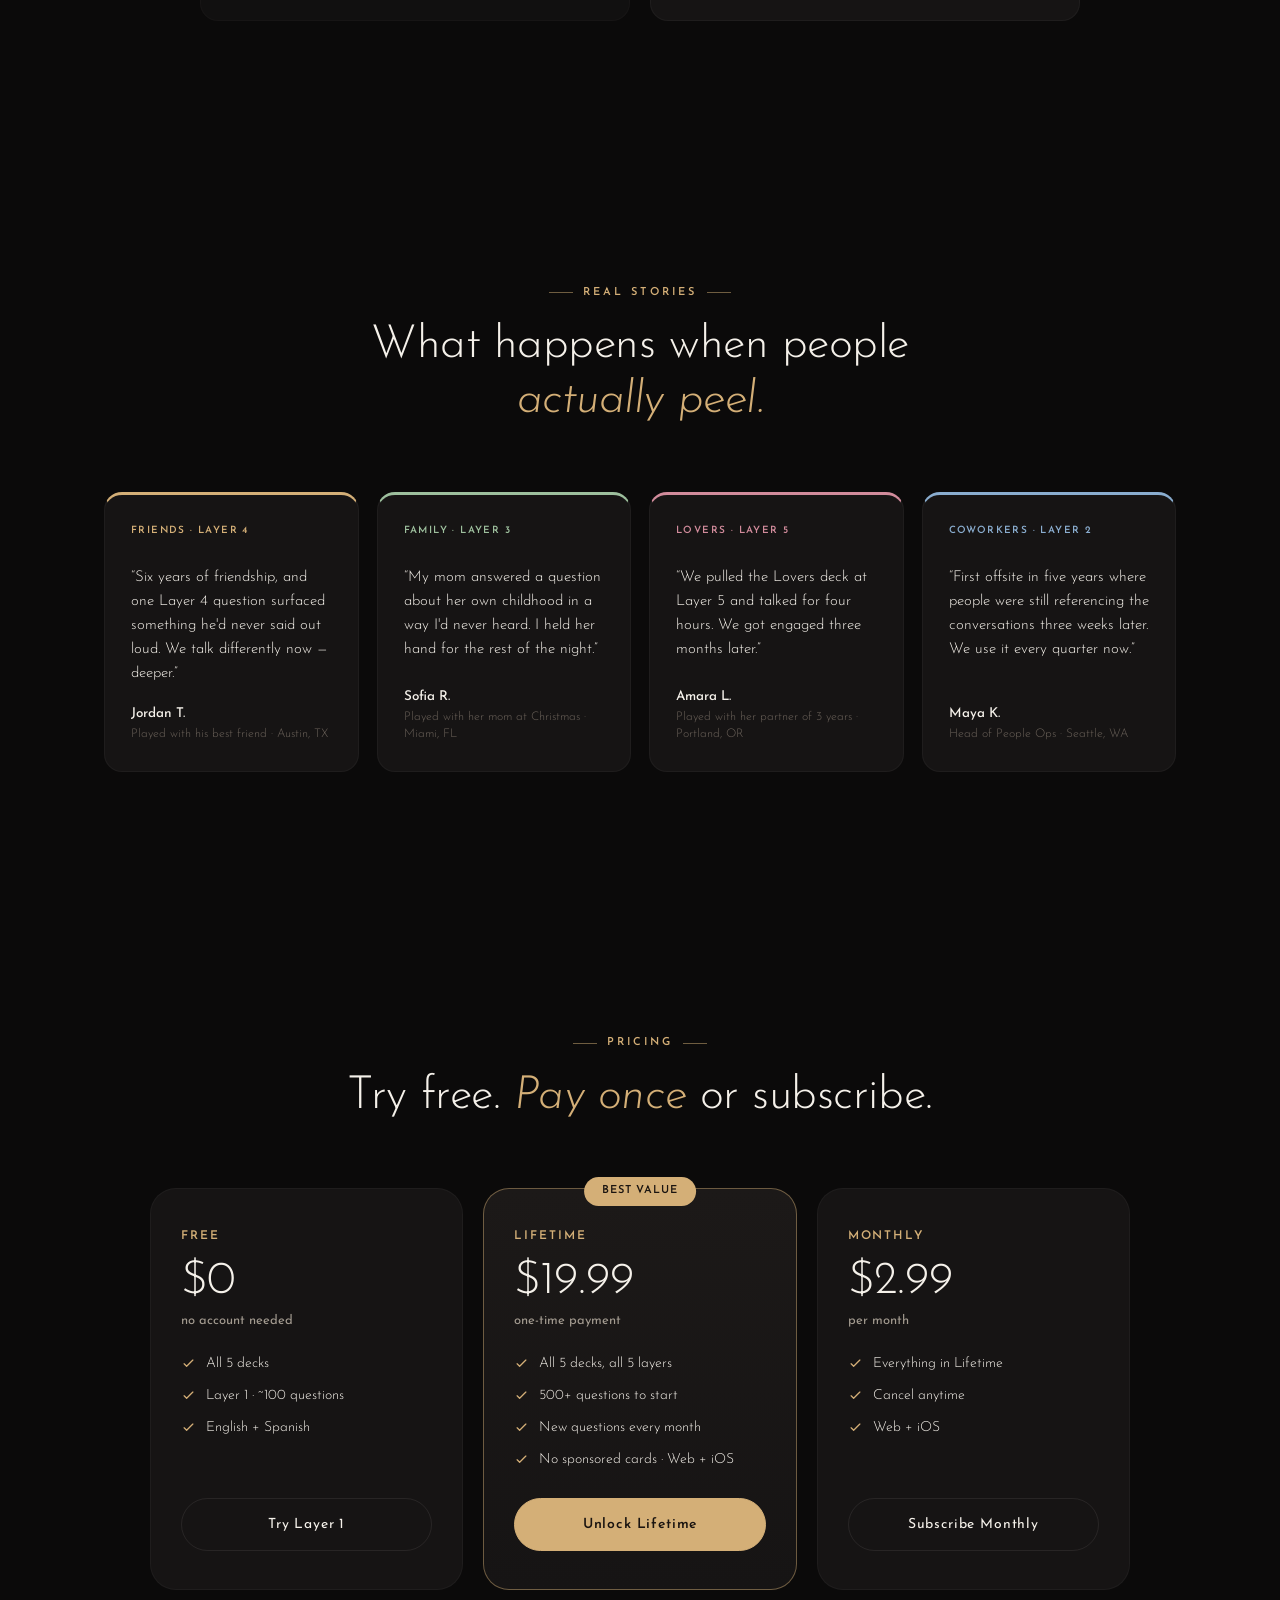
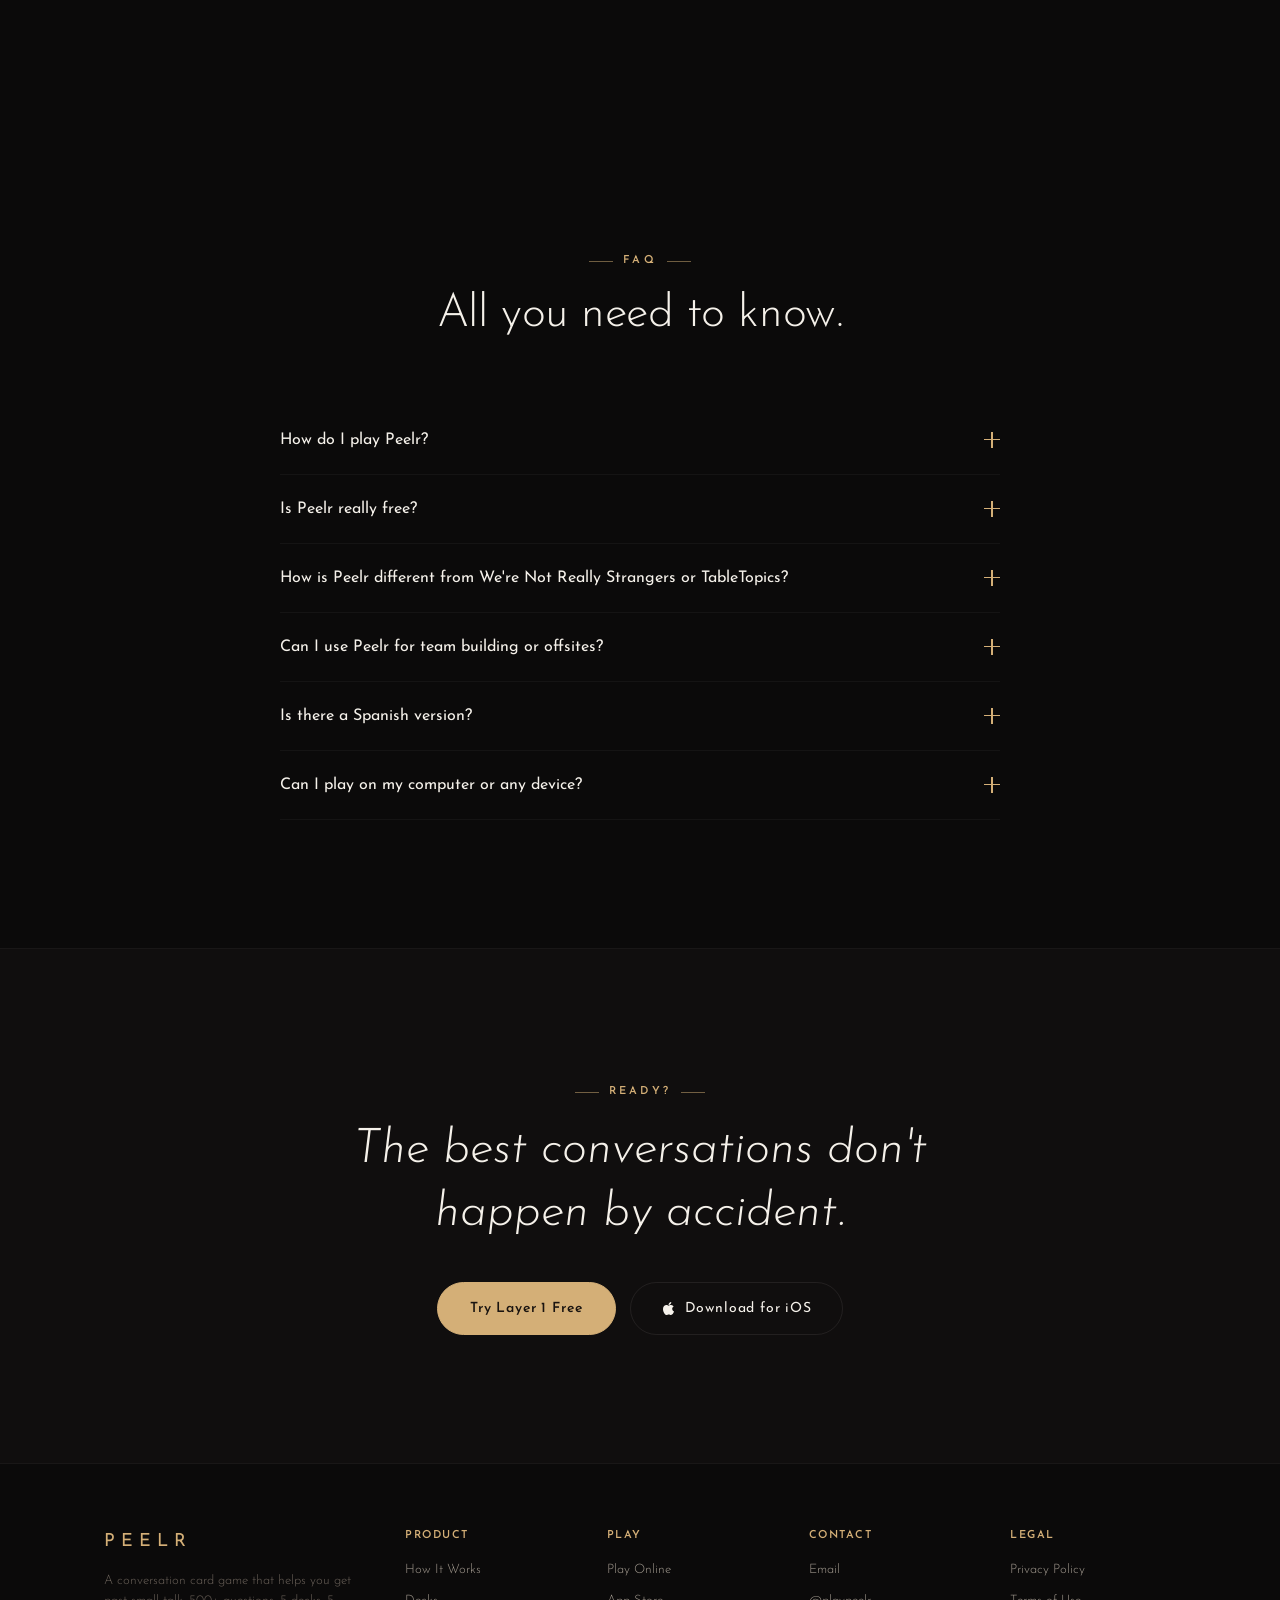
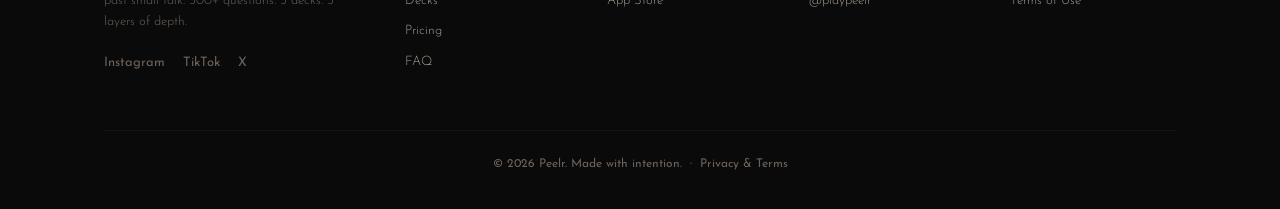
==== commit 6ccd6b12: "Redesign marketing page: modern full rethink - New two-column hero with tilted question-card product" ====
--- a/index.html
+++ b/index.html
@@ -11,7 +11,6 @@
 <meta property="og:url" content="https://playpeelr.com">
 <meta property="og:title" content="Peelr — The Conversation Card Game | 500+ Deep Questions">
 <meta property="og:description" content="500+ questions. 5 decks. 5 layers of depth. Layer 1 free — unlock everything for $19.99 lifetime or $2.99/mo.">
-<meta property="og:image" content="https://playpeelr.com/og-image.jpg">
 <meta property="og:image" content="https://playpeelr.com/og-image.jpg">
 <meta property="og:image:width" content="1200">
 <meta property="og:image:height" content="630">
@@ -32,7 +31,7 @@
 <link rel="manifest" href="/manifest.json">
 
 <script type="application/ld+json">{"@context":"https://schema.org","@type":"WebApplication","name":"Peelr","url":"https://playpeelr.com","description":"A conversation card game with 500+ questions across 5 decks and 5 layers of depth. Layer 1 is free; full unlock is $19.99 lifetime or $2.99/month.","applicationCategory":"GameApplication","operatingSystem":"iOS, Web","offers":[{"@type":"Offer","name":"Peelr Lifetime","price":"19.99","priceCurrency":"USD"},{"@type":"Offer","name":"Peelr Premium Monthly","price":"2.99","priceCurrency":"USD"}]}</script>
-<script type="application/ld+json">{"@context":"https://schema.org","@type":"FAQPage","mainEntity":[{"@type":"Question","name":"How do you play Peelr?","acceptedAnswer":{"@type":"Answer","text":"Pick a deck based on who you are with, choose a depth layer from 1 to 5, and start swiping through questions. Take turns answering out loud. No accounts or setup required."}},{"@type":"Question","name":"Is Peelr free?","acceptedAnswer":{"@type":"Answer","text":"Layer 1 is free across all 5 decks — about 100 questions. Unlock Layers 2 through 5 plus monthly new questions for $19.99 one-time lifetime or $2.99 per month."}},{"@type":"Question","name":"Can I use Peelr for team building?","acceptedAnswer":{"@type":"Answer","text":"Absolutely. The Coworkers deck is built for professional settings. Layer 1 is free to try as an icebreaker; the deeper layers (Premium) work great for offsites, HR events, and new team onboarding."}},{"@type":"Question","name":"What makes Peelr different from We're Not Really Strangers?","acceptedAnswer":{"@type":"Answer","text":"Peelr adapts to who you are with. 5 decks for different relationships, 5 depth layers you control, Layer 1 free to try, and new questions every month automatically."}}]}</script>
+<script type="application/ld+json">{"@context":"https://schema.org","@type":"FAQPage","mainEntity":[{"@type":"Question","name":"How do you play Peelr?","acceptedAnswer":{"@type":"Answer","text":"Pick a deck based on who you are with, choose a depth layer from 1 to 5, and start swiping through questions. Take turns answering out loud. No accounts or setup required."}},{"@type":"Question","name":"Is Peelr free?","acceptedAnswer":{"@type":"Answer","text":"Layer 1 is free across all 5 decks — about 100 questions. Unlock Layers 2 through 5 plus monthly new questions for $19.99 one-time lifetime or $2.99 per month."}},{"@type":"Question","name":"What makes Peelr different from We're Not Really Strangers?","acceptedAnswer":{"@type":"Answer","text":"Peelr adapts to who you are with. 5 decks for different relationships, 5 depth layers you control, Layer 1 free to try, and new questions every month automatically."}},{"@type":"Question","name":"Can I use Peelr for team building?","acceptedAnswer":{"@type":"Answer","text":"Absolutely. The Coworkers deck is built for professional settings. Layer 1 is free to try as an icebreaker; the deeper layers work great for offsites, HR events, and new team onboarding."}},{"@type":"Question","name":"Is there a Spanish version?","acceptedAnswer":{"@type":"Answer","text":"Yes. All 500+ questions are available in English and Spanish. Toggle the language in settings."}},{"@type":"Question","name":"Can I play on any device?","acceptedAnswer":{"@type":"Answer","text":"Yes. Play Layer 1 free in any browser at playpeelr.com/play, or download the iOS app. Unlocking premium gives you the same access on web and iOS."}}]}</script>
 
 <!-- Google tag (gtag.js) -->
 <script async src="https://www.googletagmanager.com/gtag/js?id=G-YTBV7M6D75"></script>
@@ -40,7 +39,6 @@
   window.dataLayer = window.dataLayer || [];
   function gtag(){dataLayer.push(arguments);}
   gtag('js', new Date());
-
   gtag('config', 'G-YTBV7M6D75');
 </script>
 
@@ -49,412 +47,507 @@
 <link href="https://fonts.googleapis.com/css2?family=Josefin+Sans:ital,wght@0,300;0,400;0,500;0,600;0,700;1,300;1,400&display=swap" rel="stylesheet">
 <style>
 *{margin:0;padding:0;box-sizing:border-box}
-:root{--bg:#0B0A0A;--bg-card:#161414;--gold:#D4AF77;--cream:#F5F1EA;--muted:#AAA096;--dim:#6B625A;--friends:#D4AF77;--family:#9DBF9D;--lovers:#D18B9B;--coworkers:#8AADCF;--strangers:#C5B0D5}
-html{scroll-behavior:smooth}
-body{background:var(--bg);color:var(--cream);font-family:'Josefin Sans',sans-serif;overflow-x:hidden}
+:root{
+  --bg:#0B0A0A; --bg-2:#100E0E; --surface:#161414; --surface-2:#1C1918;
+  --gold:#D4AF77; --gold-soft:rgba(212,175,119,0.5);
+  --cream:#F5F1EA; --muted:#A39B90; --dim:#6B625A;
+  --line:rgba(245,241,234,0.08); --line-2:rgba(245,241,234,0.04);
+  --friends:#D4AF77; --family:#9DBF9D; --lovers:#D18B9B; --coworkers:#8AADCF; --strangers:#C5B0D5;
+  --r:18px; --r-lg:26px;
+  --maxw:1120px;
+  /* spacing scale */
+  --s-1:8px; --s-2:16px; --s-3:24px; --s-4:40px; --s-5:64px; --s-6:96px; --s-7:140px;
+  --section-y:clamp(72px,11vw,128px);
+}
+html{scroll-behavior:smooth;overflow-x:hidden}
+body{background:var(--bg);color:var(--cream);font-family:'Josefin Sans',sans-serif;overflow-x:hidden;-webkit-font-smoothing:antialiased;line-height:1.5}
 a{color:inherit;text-decoration:none}
-
-nav{position:fixed;top:0;left:0;right:0;z-index:100;padding:0 40px;height:72px;display:flex;align-items:center;justify-content:space-between;background:rgba(11,10,10,0.88);backdrop-filter:blur(20px);border-bottom:1px solid rgba(212,175,119,0.06)}
-.nav-logo{font-size:18px;font-weight:400;letter-spacing:0.25em;text-transform:uppercase;color:var(--gold)}
-.nav-links{display:flex;gap:32px;align-items:center}
-.nav-links a{font-size:13px;font-weight:400;letter-spacing:0.08em;color:var(--muted);transition:color 0.3s}
+.wrap{max-width:var(--maxw);margin:0 auto;padding:0 24px}
+svg{display:block}
+
+/* ---- shared bits ---- */
+.eyebrow{display:inline-flex;align-items:center;gap:10px;font-size:11px;font-weight:600;letter-spacing:0.28em;text-transform:uppercase;color:var(--gold)}
+.eyebrow::before{content:'';width:24px;height:1px;background:var(--gold-soft)}
+.eyebrow.center{justify-content:center}
+.eyebrow.center::after{content:'';width:24px;height:1px;background:var(--gold-soft)}
+.h-sec{font-size:clamp(28px,4.2vw,46px);font-weight:300;line-height:1.18;letter-spacing:-0.01em}
+.h-sec em{font-style:italic;color:var(--gold)}
+.sec-head{text-align:center;max-width:640px;margin:0 auto var(--s-5)}
+.sec-head .h-sec{margin-top:18px}
+.lead{color:var(--muted);font-weight:300;font-size:clamp(15px,1.6vw,17px);line-height:1.65}
+
+.btn{display:inline-flex;align-items:center;justify-content:center;gap:9px;border-radius:100px;font-family:inherit;cursor:pointer;transition:transform .25s ease,box-shadow .25s ease,background .25s ease,border-color .25s ease,color .25s ease;font-size:14px;letter-spacing:0.06em}
+.btn-primary{padding:15px 32px;background:var(--gold);color:#1a1410;font-weight:600;border:1.5px solid var(--gold)}
+.btn-primary:hover{transform:translateY(-2px);box-shadow:0 12px 34px rgba(212,175,119,0.28)}
+.btn-ghost{padding:15px 30px;background:transparent;color:var(--cream);border:1.5px solid var(--line);font-weight:400}
+.btn-ghost:hover{border-color:var(--cream);transform:translateY(-2px)}
+
+section{padding:var(--section-y) 0}
+
+/* ---- nav ---- */
+nav{position:fixed;inset:0 0 auto 0;z-index:100;height:68px;display:flex;align-items:center;background:rgba(11,10,10,0.72);backdrop-filter:blur(18px);-webkit-backdrop-filter:blur(18px);border-bottom:1px solid var(--line-2)}
+.nav-inner{max-width:var(--maxw);margin:0 auto;padding:0 24px;width:100%;display:flex;align-items:center;justify-content:space-between}
+.nav-logo{font-size:18px;font-weight:400;letter-spacing:0.34em;text-transform:uppercase;color:var(--gold)}
+.nav-links{display:flex;gap:30px;align-items:center}
+.nav-links a{font-size:13px;font-weight:400;letter-spacing:0.04em;color:var(--muted);transition:color .25s}
 .nav-links a:hover{color:var(--cream)}
-.nav-cta{padding:10px 24px;border:1.5px solid var(--gold);border-radius:100px;font-size:12px;font-weight:600;letter-spacing:0.12em;text-transform:uppercase;color:var(--gold)!important;transition:all 0.3s}
-.nav-cta:hover{background:var(--gold);color:var(--bg)!important}
-.nav-hamburger{display:none;flex-direction:column;gap:5px;cursor:pointer;padding:4px}
-.nav-hamburger span{width:22px;height:1.5px;background:var(--cream);transition:all 0.3s}
-
-.hero{min-height:100vh;display:flex;flex-direction:column;align-items:center;justify-content:center;text-align:center;padding:120px 24px 80px;position:relative;overflow:hidden}
-.hero::before{content:'';position:absolute;top:-200px;left:50%;transform:translateX(-50%);width:800px;height:800px;background:radial-gradient(ellipse,rgba(212,175,119,0.06) 0%,transparent 70%);pointer-events:none}
-.hero-eyebrow{font-size:12px;font-weight:600;letter-spacing:0.3em;text-transform:uppercase;color:var(--gold);margin-bottom:32px;opacity:0;animation:fadeUp 0.8s 0.2s forwards}
-.hero-title{font-size:clamp(40px,7vw,80px);font-weight:300;line-height:1.15;max-width:800px;margin-bottom:24px;opacity:0;animation:fadeUp 0.8s 0.4s forwards}
-.hero-title em{font-style:italic;color:var(--gold)}
-.hero-sub{font-size:clamp(16px,2.5vw,20px);font-weight:300;color:var(--muted);max-width:520px;line-height:1.6;margin-bottom:48px;opacity:0;animation:fadeUp 0.8s 0.6s forwards}
-.hero-buttons{display:flex;gap:16px;flex-wrap:wrap;justify-content:center;opacity:0;animation:fadeUp 0.8s 0.8s forwards}
-.btn-primary{padding:16px 40px;background:var(--gold);color:var(--bg);border:none;border-radius:100px;font-family:inherit;font-size:14px;font-weight:600;letter-spacing:0.1em;text-transform:uppercase;cursor:pointer;transition:all 0.3s;display:inline-block}
-.btn-primary:hover{transform:translateY(-2px);box-shadow:0 8px 32px rgba(212,175,119,0.3)}
-.btn-outline{padding:16px 40px;background:transparent;color:var(--cream);border:1.5px solid rgba(245,241,234,0.15);border-radius:100px;font-family:inherit;font-size:14px;font-weight:400;letter-spacing:0.08em;cursor:pointer;transition:all 0.3s;display:inline-block}
-.btn-outline:hover{border-color:var(--cream)}
-.hero-stats{display:flex;gap:48px;margin-top:64px;opacity:0;animation:fadeUp 0.8s 1s forwards}
-.hero-stat{text-align:center}
-.hero-stat-num{font-size:36px;font-weight:300;color:var(--gold)}
-.hero-stat-label{font-size:11px;font-weight:500;letter-spacing:0.15em;text-transform:uppercase;color:var(--muted);margin-top:4px}
-
-.comparison-strip{background:rgba(212,175,119,0.04);border-top:1px solid rgba(212,175,119,0.08);border-bottom:1px solid rgba(212,175,119,0.08);padding:20px 24px;text-align:center}
-.comparison-inner{max-width:800px;margin:0 auto;font-size:13px;font-weight:400;letter-spacing:0.05em;color:var(--muted)}
-.comparison-inner span{color:var(--gold);font-weight:600}
-
-section{padding:120px 24px}
-.section-container{max-width:1080px;margin:0 auto}
-.section-eyebrow{font-size:12px;font-weight:600;letter-spacing:0.3em;text-transform:uppercase;color:var(--gold);text-align:center;margin-bottom:16px}
-.section-title{font-size:clamp(28px,4vw,48px);font-weight:300;text-align:center;line-height:1.3;margin-bottom:64px}
-.section-title em{font-style:italic;color:var(--gold)}
-
-.steps{display:grid;grid-template-columns:repeat(3,1fr);gap:32px}
-.step{background:var(--bg-card);border:1px solid rgba(255,255,255,0.04);border-radius:20px;padding:48px 36px;text-align:center;transition:transform 0.3s,border-color 0.3s}
-.step:hover{transform:translateY(-4px);border-color:rgba(212,175,119,0.15)}
-.step-num{width:64px;height:64px;border-radius:50%;border:2px solid var(--gold);display:flex;align-items:center;justify-content:center;font-size:24px;font-weight:300;color:var(--gold);margin:0 auto 24px}
-.step-name{font-size:20px;font-weight:500;margin-bottom:12px}
-.step-desc{font-size:15px;font-weight:300;color:var(--muted);line-height:1.6}
-
-.decks-grid{display:grid;grid-template-columns:repeat(5,1fr);gap:16px}
-.deck-card{background:var(--bg-card);border-left:4px solid var(--deck-color);border-radius:12px;padding:28px 24px;transition:transform 0.3s}
-.deck-card:hover{transform:translateY(-4px)}
-.deck-icon{font-size:28px;margin-bottom:12px}
-.deck-name{font-size:18px;font-weight:500;color:var(--deck-color);margin-bottom:6px}
-.deck-desc{font-size:13px;font-weight:300;color:var(--muted);line-height:1.5}
-
-.layers-list{max-width:680px;margin:0 auto;display:flex;flex-direction:column}
-.layer-row{display:flex;align-items:center;padding:20px 0;border-bottom:1px solid rgba(212,175,119,0.06)}
-.layer-row:last-child{border-bottom:none}
-.layer-num{font-size:32px;font-weight:300;color:var(--gold);width:48px;opacity:var(--layer-op,1)}
-.layer-name{font-size:18px;font-weight:400;flex:1}
-.layer-sample{font-size:14px;font-weight:300;font-style:italic;color:var(--muted);max-width:300px;text-align:right}
-.layer-bar{height:4px;background:var(--gold);border-radius:2px;opacity:var(--layer-op,1);width:var(--bar-w,40px);margin-left:16px}
-.layer-badge{font-size:10px;font-weight:600;letter-spacing:0.1em;text-transform:uppercase;padding:3px 10px;border-radius:100px;margin-left:12px}
-.layer-badge.free{color:var(--family);border:1px solid var(--family)}
-.layer-badge.premium{color:var(--gold);border:1px solid var(--gold)}
-
-.sample-section{display:flex;justify-content:center;padding:0 24px 120px}
-.sample-card{width:100%;max-width:480px;aspect-ratio:5/7;background:var(--bg-card);border:1px solid rgba(255,255,255,0.06);border-left:4px solid var(--lovers);border-radius:24px;padding:48px 36px;display:flex;flex-direction:column;justify-content:space-between}
-.sc-top{display:flex;justify-content:space-between}
-.sc-label{font-size:11px;font-weight:600;letter-spacing:0.2em;text-transform:uppercase;color:var(--lovers)}
-.sc-question{font-size:clamp(20px,4vw,30px);font-weight:300;font-style:italic;text-align:center;line-height:1.55;padding:24px 0;flex:1;display:flex;align-items:center;justify-content:center}
-.sc-bottom{text-align:center;font-size:12px;color:var(--dim)}
-
-/* TESTIMONIALS */
-.testimonials-section{padding:120px 24px;background:linear-gradient(180deg,transparent 0%,rgba(212,175,119,0.025) 50%,transparent 100%)}
-.testimonials-grid{display:grid;grid-template-columns:repeat(2,1fr);gap:28px}
-.testimonial-card{background:var(--bg-card);border:1px solid rgba(255,255,255,0.04);border-radius:20px;padding:40px 36px;transition:transform 0.3s,border-color 0.3s;position:relative;overflow:hidden}
-.testimonial-card::before{content:'';position:absolute;top:0;left:0;width:4px;height:100%;background:var(--deck-color)}
-.testimonial-card:hover{transform:translateY(-3px);border-color:rgba(212,175,119,0.08)}
-.testimonial-deck-tag{font-size:10px;font-weight:600;letter-spacing:0.2em;text-transform:uppercase;color:var(--deck-color);padding:5px 14px;border-radius:100px;border:1px solid var(--deck-color);display:inline-block;margin-bottom:28px}
-.testimonial-quote{font-size:15px;font-weight:300;line-height:1.85;color:var(--cream);margin-bottom:28px;position:relative;padding-left:4px}
-.open-quote{font-size:72px;font-weight:300;color:var(--gold);opacity:0.12;line-height:0.6;display:block;margin-bottom:16px;font-style:normal}
-.testimonial-author{display:flex;align-items:center;gap:14px;padding-top:20px;border-top:1px solid rgba(255,255,255,0.04)}
-.testimonial-avatar{width:42px;height:42px;border-radius:50%;display:flex;align-items:center;justify-content:center;font-size:16px;font-weight:500;flex-shrink:0;border:1px solid var(--deck-color)}
-.testimonial-name{font-size:14px;font-weight:500;color:var(--cream);margin-bottom:3px;letter-spacing:0.03em}
-.testimonial-context{font-size:12px;color:var(--dim);font-weight:300;line-height:1.4}
-
-.vs-section{padding:120px 24px}
-.vs-grid{display:grid;grid-template-columns:1fr auto 1fr;gap:32px;align-items:start;max-width:860px;margin:0 auto}
-.vs-col{padding:40px 32px;background:var(--bg-card);border-radius:20px;border:1px solid rgba(255,255,255,0.04)}
-.vs-col.theirs{opacity:0.55}
-.vs-col h3{font-size:16px;font-weight:600;letter-spacing:0.1em;margin-bottom:24px}
-.vs-col h3.gold{color:var(--gold)}
-.vs-item{display:flex;align-items:center;gap:10px;font-size:14px;font-weight:300;color:var(--muted);margin-bottom:12px}
-.vs-item::before{content:'✓';color:var(--family);font-size:12px;font-weight:700;flex-shrink:0}
-.vs-item.no::before{content:'✗';color:var(--dim)}
-.vs-divider{display:flex;align-items:center;justify-content:center;font-size:20px;font-weight:300;color:var(--dim)}
-
-.pricing-grid{display:grid;grid-template-columns:repeat(3,1fr);gap:24px;max-width:980px;margin:0 auto}
-@media (max-width:768px){.pricing-grid{grid-template-columns:1fr;max-width:420px}}
-.price-card{background:var(--bg-card);border:1px solid rgba(255,255,255,0.04);border-radius:20px;padding:40px 32px;position:relative}
-.price-card.featured{border-color:var(--gold)}
-.price-badge{position:absolute;top:-12px;left:50%;transform:translateX(-50%);background:var(--gold);color:var(--bg);font-size:11px;font-weight:600;letter-spacing:0.1em;text-transform:uppercase;padding:6px 20px;border-radius:100px}
-.price-tier{font-size:13px;font-weight:600;letter-spacing:0.15em;text-transform:uppercase;color:var(--gold);margin-bottom:8px}
-.price-amount{font-size:48px;font-weight:300;margin-bottom:4px}
-.price-period{font-size:13px;color:var(--muted);margin-bottom:24px}
-.price-desc{font-size:14px;font-weight:300;color:var(--muted);line-height:1.5;margin-bottom:32px}
-.price-features{display:flex;flex-direction:column;gap:12px;margin-bottom:32px}
-.price-feat{font-size:14px;font-weight:300;color:var(--cream);display:flex;align-items:center;gap:10px}
-.price-feat::before{content:'✦';color:var(--gold);font-size:10px}
-.price-card .btn-primary,.price-card .btn-outline{width:100%;text-align:center;display:block}
-
-.faq-list{max-width:680px;margin:0 auto;display:flex;flex-direction:column}
-.faq-item{border-bottom:1px solid rgba(255,255,255,0.04);overflow:hidden}
-.faq-q{padding:24px 0;font-size:16px;font-weight:400;cursor:pointer;display:flex;justify-content:space-between;align-items:center;transition:color 0.3s;gap:16px}
+.nav-cta{padding:9px 20px;border:1.5px solid var(--gold);border-radius:100px;font-size:12px;font-weight:600;letter-spacing:0.1em;text-transform:uppercase;color:var(--gold)!important;transition:all .25s}
+.nav-cta:hover{background:var(--gold);color:#1a1410!important}
+.nav-burger{display:none;flex-direction:column;gap:5px;cursor:pointer;padding:6px}
+.nav-burger span{width:22px;height:1.5px;background:var(--cream);transition:.3s}
+
+/* ---- hero ---- */
+.hero{position:relative;min-height:100vh;display:grid;grid-template-columns:1.05fr 0.95fr;align-items:center;gap:56px;max-width:var(--maxw);margin:0 auto;padding:128px 24px 80px}
+.hero::before{content:'';position:absolute;top:-10%;right:-5%;width:680px;height:680px;background:radial-gradient(ellipse,rgba(212,175,119,0.10) 0%,transparent 68%);pointer-events:none;z-index:-1}
+.hero-copy{max-width:560px}
+.hero h1{font-size:clamp(40px,6vw,72px);font-weight:300;line-height:1.08;letter-spacing:-0.02em;margin:24px 0 22px}
+.hero h1 em{font-style:italic;color:var(--gold)}
+.hero-sub{font-size:clamp(16px,1.8vw,19px);font-weight:300;color:var(--muted);line-height:1.6;max-width:480px;margin-bottom:36px}
+.hero-btns{display:flex;gap:14px;flex-wrap:wrap}
+.hero-stats{display:flex;gap:40px;margin-top:52px;padding-top:32px;border-top:1px solid var(--line-2)}
+.hero-stat-num{font-size:32px;font-weight:300;color:var(--gold);line-height:1}
+.hero-stat-label{font-size:11px;font-weight:500;letter-spacing:0.14em;text-transform:uppercase;color:var(--muted);margin-top:8px}
+
+/* hero product card */
+.hero-visual{position:relative;display:flex;justify-content:center;align-items:center}
+.q-card{position:relative;width:min(360px,90%);aspect-ratio:5/7;background:linear-gradient(165deg,var(--surface-2),var(--surface));border:1px solid var(--line);border-left:4px solid var(--lovers);border-radius:var(--r-lg);padding:36px 32px;display:flex;flex-direction:column;justify-content:space-between;box-shadow:0 40px 90px -30px rgba(0,0,0,0.8);transform:rotate(2.5deg);transition:transform .5s ease}
+.q-card:hover{transform:rotate(0deg) translateY(-6px)}
+.q-card::after{content:'';position:absolute;inset:0;border-radius:var(--r-lg);background:linear-gradient(160deg,rgba(255,255,255,0.05),transparent 40%);pointer-events:none}
+.qc-top{display:flex;justify-content:space-between;font-size:11px;font-weight:600;letter-spacing:0.18em;text-transform:uppercase;color:var(--lovers)}
+.qc-q{font-size:clamp(20px,2.4vw,26px);font-weight:300;font-style:italic;line-height:1.5;color:var(--cream)}
+.qc-bottom{font-size:11px;letter-spacing:0.06em;color:var(--dim);text-transform:uppercase}
+.q-card.behind{position:absolute;transform:rotate(-5deg) translate(-22px,14px) scale(0.96);opacity:0.5;filter:blur(1px);z-index:-1;border-left-color:var(--coworkers)}
+
+/* ---- comparison strip ---- */
+.strip{border-top:1px solid var(--line-2);border-bottom:1px solid var(--line-2);background:var(--bg-2)}
+.strip .wrap{padding-top:22px;padding-bottom:22px;text-align:center}
+.strip p{font-size:13.5px;font-weight:300;letter-spacing:0.02em;color:var(--muted)}
+.strip span{color:var(--gold);font-weight:500}
+
+/* ---- decks (bento) ---- */
+.bento{display:grid;grid-template-columns:repeat(6,1fr);gap:16px}
+.deck{background:var(--surface);border:1px solid var(--line-2);border-radius:var(--r);padding:30px 26px;display:flex;flex-direction:column;gap:14px;transition:transform .3s,border-color .3s,background .3s;position:relative;overflow:hidden}
+.deck::before{content:'';position:absolute;left:0;top:0;bottom:0;width:3px;background:var(--c)}
+.deck:hover{transform:translateY(-5px);border-color:rgba(212,175,119,0.18);background:var(--surface-2)}
+.deck .ico{width:40px;height:40px;border-radius:12px;display:flex;align-items:center;justify-content:center;color:var(--c);background:color-mix(in srgb,var(--c) 12%,transparent)}
+.deck .ico svg{width:22px;height:22px}
+.deck h3{font-size:18px;font-weight:500;color:var(--c)}
+.deck p{font-size:13.5px;font-weight:300;color:var(--muted);line-height:1.55}
+.deck.span3{grid-column:span 3}
+.deck.span2{grid-column:span 2}
+
+/* ---- how / layers ---- */
+.depth-wrap{display:grid;grid-template-columns:0.85fr 1.15fr;gap:56px;align-items:center}
+.steps{display:flex;flex-direction:column;gap:8px}
+.step{display:flex;gap:18px;padding:18px 0;border-bottom:1px solid var(--line-2)}
+.step:last-child{border-bottom:none}
+.step-n{flex-shrink:0;width:38px;height:38px;border-radius:50%;border:1.5px solid var(--gold);display:flex;align-items:center;justify-content:center;font-size:15px;font-weight:300;color:var(--gold)}
+.step h4{font-size:16px;font-weight:500;margin-bottom:4px}
+.step p{font-size:13.5px;font-weight:300;color:var(--muted);line-height:1.55}
+.layers{background:var(--surface);border:1px solid var(--line-2);border-radius:var(--r-lg);padding:14px 30px}
+.layer{display:flex;align-items:center;gap:16px;padding:18px 0;border-bottom:1px solid var(--line-2)}
+.layer:last-child{border-bottom:none}
+.layer-n{font-size:26px;font-weight:300;color:var(--gold);width:30px;opacity:var(--op,1)}
+.layer-info{flex:1}
+.layer-info h4{font-size:15px;font-weight:400}
+.layer-info p{font-size:12.5px;font-weight:300;color:var(--dim);font-style:italic}
+.badge{font-size:10px;font-weight:600;letter-spacing:0.1em;text-transform:uppercase;padding:3px 10px;border-radius:100px}
+.badge.free{color:var(--family);border:1px solid var(--family)}
+.badge.prem{color:var(--gold);border:1px solid rgba(212,175,119,0.4)}
+.layer-track{width:120px;height:4px;border-radius:2px;background:var(--line);overflow:hidden}
+.layer-track i{display:block;height:100%;background:var(--gold);border-radius:2px;width:var(--w)}
+
+/* ---- why peelr ---- */
+.why{display:grid;grid-template-columns:1fr 1fr;gap:20px;max-width:880px;margin:0 auto}
+.why-col{background:var(--surface);border:1px solid var(--line-2);border-radius:var(--r);padding:34px 32px}
+.why-col.them{opacity:0.6}
+.why-col h3{font-size:14px;font-weight:600;letter-spacing:0.08em;margin-bottom:22px}
+.why-col.us h3{color:var(--gold)}
+.why-item{display:flex;align-items:flex-start;gap:11px;font-size:14px;font-weight:300;color:var(--muted);margin-bottom:14px;line-height:1.4}
+.why-item:last-child{margin-bottom:0}
+.why-item svg{width:16px;height:16px;flex-shrink:0;margin-top:2px}
+.why-col.us .why-item svg{color:var(--family)}
+.why-col.them .why-item svg{color:var(--dim)}
+
+/* ---- testimonials ---- */
+.quotes{display:grid;grid-template-columns:repeat(4,1fr);gap:18px}
+.quote{background:var(--surface);border:1px solid var(--line-2);border-radius:var(--r);padding:28px 26px;display:flex;flex-direction:column;gap:18px;border-top:3px solid var(--c)}
+.quote p{font-size:15px;font-weight:300;line-height:1.6;color:var(--cream)}
+.quote .who{margin-top:auto}
+.quote .tag{font-size:10px;font-weight:600;letter-spacing:0.14em;text-transform:uppercase;color:var(--c);margin-bottom:10px}
+.quote .name{font-size:13.5px;font-weight:500}
+.quote .ctx{font-size:12px;font-weight:300;color:var(--dim);line-height:1.4;margin-top:2px}
+
+/* ---- pricing ---- */
+.prices{display:grid;grid-template-columns:repeat(3,1fr);gap:20px;max-width:980px;margin:0 auto}
+.price{background:var(--surface);border:1px solid var(--line-2);border-radius:var(--r-lg);padding:38px 30px;position:relative;display:flex;flex-direction:column}
+.price.feat{border-color:rgba(212,175,119,0.45);background:linear-gradient(180deg,var(--surface-2),var(--surface))}
+.price-badge{position:absolute;top:-12px;left:50%;transform:translateX(-50%);background:var(--gold);color:#1a1410;font-size:11px;font-weight:600;letter-spacing:0.08em;text-transform:uppercase;padding:6px 18px;border-radius:100px}
+.price .tier{font-size:12px;font-weight:600;letter-spacing:0.16em;text-transform:uppercase;color:var(--gold);margin-bottom:14px}
+.price .amt{font-size:46px;font-weight:300;line-height:1}
+.price .per{font-size:13px;color:var(--muted);margin:6px 0 22px}
+.price .feats{display:flex;flex-direction:column;gap:11px;margin-bottom:28px}
+.price .feat{font-size:14px;font-weight:300;color:var(--cream);display:flex;align-items:center;gap:10px}
+.price .feat svg{width:15px;height:15px;color:var(--gold);flex-shrink:0}
+.price .btn{width:100%;margin-top:auto}
+
+/* ---- faq ---- */
+.faq{max-width:720px;margin:0 auto}
+.faq-item{border-bottom:1px solid var(--line-2)}
+.faq-q{padding:22px 0;font-size:16px;font-weight:400;cursor:pointer;display:flex;justify-content:space-between;align-items:center;gap:16px;transition:color .25s}
 .faq-q:hover{color:var(--gold)}
-.faq-q::after{content:'+';font-size:20px;font-weight:300;color:var(--gold);transition:transform 0.3s;flex-shrink:0}
-.faq-item.open .faq-q::after{transform:rotate(45deg)}
-.faq-a{max-height:0;overflow:hidden;transition:max-height 0.4s ease,padding 0.4s ease}
-.faq-item.open .faq-a{max-height:300px;padding:0 0 24px}
-.faq-a p{font-size:14px;font-weight:300;color:var(--muted);line-height:1.75}
-
-.cta-section{padding:120px 24px;text-align:center}
-.cta-title{font-size:clamp(28px,5vw,52px);font-weight:300;font-style:italic;max-width:700px;margin:0 auto 48px;line-height:1.4}
-
-footer{border-top:1px solid rgba(255,255,255,0.04);padding:64px 24px 40px}
-.footer-inner{max-width:1080px;margin:0 auto;display:flex;justify-content:space-between;align-items:flex-start;flex-wrap:wrap;gap:40px}
-.footer-brand .nav-logo{margin-bottom:16px;display:block}
-.footer-tagline{font-size:13px;font-weight:300;color:var(--dim);max-width:280px;line-height:1.6;margin-bottom:24px}
-.footer-socials{display:flex;gap:20px}
-.footer-socials a{font-size:13px;color:var(--dim);transition:color 0.3s}
-.footer-socials a:hover{color:var(--gold)}
-.footer-col h4{font-size:11px;font-weight:600;letter-spacing:0.15em;text-transform:uppercase;color:var(--gold);margin-bottom:16px}
-.footer-col a{display:block;font-size:13px;font-weight:300;color:var(--muted);margin-bottom:10px;transition:color 0.3s}
-.footer-col a:hover{color:var(--cream)}
-.footer-bottom{max-width:1080px;margin:40px auto 0;padding-top:24px;border-top:1px solid rgba(255,255,255,0.04);text-align:center;font-size:12px;color:var(--dim)}
-
-@keyframes fadeUp{from{opacity:0;transform:translateY(24px)}to{opacity:1;transform:translateY(0)}}
-.reveal{opacity:0;transform:translateY(24px);transition:opacity 0.6s,transform 0.6s}
-.reveal.visible{opacity:1;transform:translateY(0)}
-
-@media(max-width:960px){.steps{grid-template-columns:1fr}.decks-grid{grid-template-columns:repeat(2,1fr)}.pricing-grid{grid-template-columns:1fr;max-width:400px}.vs-grid{grid-template-columns:1fr;gap:16px}.vs-divider{display:none}.testimonials-grid{grid-template-columns:1fr}}
-@media(max-width:768px){nav{padding:0 20px;height:64px}.nav-links{display:none;position:fixed;top:64px;left:0;right:0;background:rgba(11,10,10,0.97);flex-direction:column;padding:32px 24px;gap:24px;border-bottom:1px solid rgba(212,175,119,0.1)}.nav-links.open{display:flex}.nav-hamburger{display:flex}.hero-stats{gap:24px}.layer-sample{display:none}.footer-inner{flex-direction:column}section{padding:80px 20px}.decks-grid{grid-template-columns:1fr 1fr}.testimonials-section{padding:80px 20px}}
-@media(max-width:480px){.hero-buttons{flex-direction:column;align-items:center;width:100%}.btn-primary,.btn-outline{width:100%;max-width:280px;text-align:center}.decks-grid{grid-template-columns:1fr}}
+.faq-q .pm{position:relative;width:16px;height:16px;flex-shrink:0}
+.faq-q .pm::before,.faq-q .pm::after{content:'';position:absolute;background:var(--gold);transition:transform .3s}
+.faq-q .pm::before{top:7px;left:0;width:16px;height:1.5px}
+.faq-q .pm::after{left:7px;top:0;width:1.5px;height:16px}
+.faq-item.open .faq-q .pm::after{transform:scaleY(0)}
+.faq-a{max-height:0;overflow:hidden;transition:max-height .4s ease,padding .4s ease}
+.faq-item.open .faq-a{max-height:280px;padding:0 0 22px}
+.faq-a p{font-size:14px;font-weight:300;color:var(--muted);line-height:1.7}
+
+/* ---- final cta ---- */
+.final{text-align:center;background:var(--bg-2);border-top:1px solid var(--line-2);border-bottom:1px solid var(--line-2)}
+.final h2{font-size:clamp(28px,4.5vw,48px);font-weight:300;font-style:italic;max-width:620px;margin:18px auto 36px;line-height:1.32}
+.final .hero-btns{justify-content:center}
+
+/* ---- footer ---- */
+footer{padding:64px 0 36px}
+.foot{display:grid;grid-template-columns:1.6fr 1fr 1fr 1fr 1fr;gap:36px}
+.foot-brand .nav-logo{display:block;margin-bottom:16px}
+.foot-tag{font-size:13px;font-weight:300;color:var(--dim);max-width:260px;line-height:1.6;margin-bottom:20px}
+.foot-soc{display:flex;gap:18px}
+.foot-soc a{font-size:13px;color:var(--dim);transition:color .25s}
+.foot-soc a:hover{color:var(--gold)}
+.foot-col h4{font-size:11px;font-weight:600;letter-spacing:0.14em;text-transform:uppercase;color:var(--gold);margin-bottom:16px}
+.foot-col a{display:block;font-size:13px;font-weight:300;color:var(--muted);margin-bottom:11px;transition:color .25s}
+.foot-col a:hover{color:var(--cream)}
+.foot-bottom{margin-top:48px;padding-top:24px;border-top:1px solid var(--line-2);text-align:center;font-size:12px;color:var(--dim)}
+.foot-bottom a{color:var(--dim)}
+
+/* ---- reveal ---- */
+.reveal{opacity:0;transform:translateY(22px);transition:opacity .7s ease,transform .7s ease}
+.reveal.in{opacity:1;transform:none}
+
+/* ---- responsive ---- */
+@media(max-width:960px){
+  .hero{grid-template-columns:1fr;text-align:center;gap:48px;min-height:auto;padding-top:120px}
+  .hero-copy{max-width:none;margin:0 auto}
+  .hero-sub{margin-left:auto;margin-right:auto}
+  .hero-btns{justify-content:center}
+  .hero-stats{justify-content:center}
+  .hero-visual{order:-1;margin-top:12px;width:100%;overflow:visible}
+  .q-card{position:relative;transform:rotate(0deg);width:min(330px,80vw);margin:0 auto}
+  .q-card.behind{transform:rotate(-4deg) translate(-12px,8px) scale(0.94)}
+  .eyebrow{justify-content:center}
+  .bento{grid-template-columns:repeat(2,1fr)}
+  .deck.span3,.deck.span2{grid-column:span 1}
+  .depth-wrap{grid-template-columns:1fr;gap:40px}
+  .quotes{grid-template-columns:repeat(2,1fr)}
+  .prices{grid-template-columns:1fr;max-width:420px}
+  .foot{grid-template-columns:1fr 1fr}
+  .foot-brand{grid-column:1/-1}
+}
+@media(max-width:768px){
+  .nav-links{display:none;position:fixed;top:68px;left:0;right:0;background:rgba(11,10,10,0.98);flex-direction:column;padding:28px 24px;gap:22px;border-bottom:1px solid var(--line)}
+  .nav-links.open{display:flex}
+  .nav-burger{display:flex}
+  .why{grid-template-columns:1fr}
+}
+@media(max-width:560px){
+  .bento{grid-template-columns:1fr}
+  .quotes{grid-template-columns:1fr}
+  .hero-stats{gap:28px}
+  .hero-btns .btn{width:100%;max-width:300px}
+  .foot{grid-template-columns:1fr 1fr}
+}
 </style>
 </head>
 <body>
 
 <nav>
-  <a href="/" class="nav-logo">Peelr</a>
-  <div class="nav-hamburger" onclick="document.querySelector('.nav-links').classList.toggle('open')">
-    <span></span><span></span><span></span>
-  </div>
-  <div class="nav-links">
-    <a href="#how">How It Works</a>
-    <a href="#decks">Decks</a>
-    <a href="#stories">Stories</a>
-    <a href="#pricing">Pricing</a>
-    <a href="#faq">FAQ</a>
-    <a href="https://apps.apple.com/app/peelr/id6759850540" target="_blank">App Store</a>
-    <a href="/play" class="nav-cta">Play Online</a>
+  <div class="nav-inner">
+    <a href="/" class="nav-logo">Peelr</a>
+    <div class="nav-burger" onclick="document.querySelector('.nav-links').classList.toggle('open')">
+      <span></span><span></span><span></span>
+    </div>
+    <div class="nav-links">
+      <a href="#decks">Decks</a>
+      <a href="#how">How It Works</a>
+      <a href="#stories">Stories</a>
+      <a href="#pricing">Pricing</a>
+      <a href="#faq">FAQ</a>
+      <a href="https://apps.apple.com/app/peelr/id6759850540" target="_blank" rel="noopener">App Store</a>
+      <a href="/play" class="nav-cta">Play Free</a>
+    </div>
   </div>
 </nav>
 
-<section class="hero">
-  <div class="hero-eyebrow">✦ A Conversation Card Game ✦</div>
-  <h1 class="hero-title">Peel back the person <em>in front of you.</em></h1>
-  <p class="hero-sub">500+ questions across 5 decks and 5 layers of depth. From surface level to soul level. The conversation card game that is always in your pocket — try Layer 1 free.</p>
-  <div class="hero-buttons">
-    <a href="/play" class="btn-primary">Try Layer 1 Free</a>
-    <a href="#pricing" class="btn-outline">See Pricing</a>
-  </div>
-  <div class="hero-stats">
-    <div class="hero-stat"><div class="hero-stat-num">500+</div><div class="hero-stat-label">Questions</div></div>
-    <div class="hero-stat"><div class="hero-stat-num">5</div><div class="hero-stat-label">Decks</div></div>
-    <div class="hero-stat"><div class="hero-stat-num">5</div><div class="hero-stat-label">Layers</div></div>
-  </div>
-</section>
-
-<div class="comparison-strip">
-  <p class="comparison-inner">A deeper alternative to <span>We're Not Really Strangers</span>, <span>TableTopics</span>, and physical card games — always in your pocket, always growing, free to try with no account.</p>
+<!-- HERO -->
+<header class="hero">
+  <div class="hero-copy">
+    <span class="eyebrow">A Conversation Card Game</span>
+    <h1>Peel back the person <em>in front of you.</em></h1>
+    <p class="hero-sub">500+ questions across 5 decks and 5 layers of depth — from surface level to soul level. Always in your pocket. Layer 1 is free, no account needed.</p>
+    <div class="hero-btns">
+      <a href="/play" class="btn btn-primary">Try Layer 1 Free</a>
+      <a href="https://apps.apple.com/app/peelr/id6759850540" target="_blank" rel="noopener" class="btn btn-ghost">
+        <svg width="15" height="15" viewBox="0 0 384 512" fill="currentColor" aria-hidden="true"><path d="M318.7 268.7c-.2-36.7 16.4-64.4 50-84.8-18.8-26.9-47.2-41.7-84.7-44.6-35.5-2.8-74.3 20.7-88.5 20.7-15 0-49.4-19.7-76.4-19.7C63.3 141.2 4 184.8 4 273.5q0 39.3 14.4 81.2c12.8 36.7 59 126.7 107.2 125.2 25.2-.6 43-17.9 75.8-17.9 31.8 0 48.3 17.9 76.4 17.9 48.6-.7 90.4-82.5 102.6-119.3-65.2-30.7-61.7-90-61.7-91.9zm-56.6-164.2c27.3-32.4 24.8-61.9 24-72.5-24.1 1.4-52 16.4-67.9 34.9-17.5 19.8-27.8 44.3-25.6 71.9 26.1 2 49.9-11.4 69.5-34.3z"/></svg>
+        Download iOS
+      </a>
+    </div>
+    <div class="hero-stats">
+      <div><div class="hero-stat-num">500+</div><div class="hero-stat-label">Questions</div></div>
+      <div><div class="hero-stat-num">5</div><div class="hero-stat-label">Decks</div></div>
+      <div><div class="hero-stat-num">5</div><div class="hero-stat-label">Layers</div></div>
+    </div>
+  </div>
+  <div class="hero-visual">
+    <div class="q-card behind" aria-hidden="true">
+      <div class="qc-top"><span>Coworkers</span><span>Layer 2</span></div>
+      <div class="qc-q">What first made you care about the work you do?</div>
+      <div class="qc-bottom">Peelr</div>
+    </div>
+    <div class="q-card">
+      <div class="qc-top"><span>Lovers</span><span>Layer 3</span></div>
+      <div class="qc-q">What is something you've never told me but almost did?</div>
+      <div class="qc-bottom">One of 500+ questions</div>
+    </div>
+  </div>
+</header>
+
+<!-- COMPARISON STRIP -->
+<div class="strip">
+  <div class="wrap">
+    <p>A deeper alternative to <span>We're Not Really Strangers</span>, <span>TableTopics</span>, and physical card games — always in your pocket, always growing, free to try with no account.</p>
+  </div>
 </div>
 
+<!-- DECKS -->
+<section id="decks">
+  <div class="wrap">
+    <div class="sec-head reveal">
+      <span class="eyebrow center">5 Decks</span>
+      <h2 class="h-sec">A deck for <em>every relationship.</em></h2>
+    </div>
+    <div class="bento reveal">
+      <div class="deck span2" style="--c:var(--friends)">
+        <div class="ico"><svg viewBox="0 0 24 24" fill="none" stroke="currentColor" stroke-width="1.5" stroke-linecap="round" stroke-linejoin="round"><circle cx="9" cy="8" r="3.2"/><path d="M2.5 20c0-3.3 2.9-5.5 6.5-5.5s6.5 2.2 6.5 5.5"/><path d="M16.5 5.5a3.2 3.2 0 0 1 0 6"/><path d="M18 14.8c2.3.6 3.5 2.3 3.5 5.2"/></svg></div>
+        <h3>Friends</h3><p>The people who know you. Or think they do.</p>
+      </div>
+      <div class="deck span2" style="--c:var(--family)">
+        <div class="ico"><svg viewBox="0 0 24 24" fill="none" stroke="currentColor" stroke-width="1.5" stroke-linecap="round" stroke-linejoin="round"><path d="M3 11l9-7 9 7"/><path d="M5.5 9.5V20h13V9.5"/><path d="M9.5 20v-5h5v5"/></svg></div>
+        <h3>Family</h3><p>The roots that shaped you.</p>
+      </div>
+      <div class="deck span2" style="--c:var(--lovers)">
+        <div class="ico"><svg viewBox="0 0 24 24" fill="none" stroke="currentColor" stroke-width="1.5" stroke-linecap="round" stroke-linejoin="round"><path d="M12 20.5S3.5 15.5 3.5 9.2A4.7 4.7 0 0 1 12 6.4a4.7 4.7 0 0 1 8.5 2.8c0 6.3-8.5 11.3-8.5 11.3z"/></svg></div>
+        <h3>Lovers</h3><p>The ones who see all of you.</p>
+      </div>
+      <div class="deck span3" style="--c:var(--coworkers)">
+        <div class="ico"><svg viewBox="0 0 24 24" fill="none" stroke="currentColor" stroke-width="1.5" stroke-linecap="round" stroke-linejoin="round"><rect x="3" y="7.5" width="18" height="12.5" rx="2.5"/><path d="M8 7.5V6a2.5 2.5 0 0 1 2.5-2.5h3A2.5 2.5 0 0 1 16 6v1.5"/><path d="M3 12.5h18"/></svg></div>
+        <h3>Coworkers</h3><p>The people you build with. Icebreakers, offsites, and team bonding without the cringe.</p>
+      </div>
+      <div class="deck span3" style="--c:var(--strangers)">
+        <div class="ico"><svg viewBox="0 0 24 24" fill="none" stroke="currentColor" stroke-width="1.5" stroke-linecap="round" stroke-linejoin="round"><circle cx="12" cy="12" r="9"/><path d="M15.5 8.5l-2.3 4.7-4.7 2.3 2.3-4.7 4.7-2.3z"/></svg></div>
+        <h3>Strangers</h3><p>The people you haven't met yet. Skip the small talk and find the real thing fast.</p>
+      </div>
+    </div>
+  </div>
+</section>
+
+<!-- HOW IT WORKS + LAYERS -->
 <section id="how">
-  <div class="section-container reveal">
-    <div class="section-eyebrow">How It Works</div>
-    <h2 class="section-title">Three steps to a <em>real conversation.</em></h2>
-    <div class="steps">
-      <div class="step"><div class="step-num">1</div><div class="step-name">Pick Your People</div><div class="step-desc">Choose a deck based on who you are with. Friends, family, lovers, coworkers, or strangers. Every deck is written for that specific relationship.</div></div>
-      <div class="step"><div class="step-num">2</div><div class="step-name">Choose Your Depth</div><div class="step-desc">Select a layer from 1 to 5. The deeper you go, the more meaningful the questions become. You control how far you want to take it.</div></div>
-      <div class="step"><div class="step-num">3</div><div class="step-name">Start Peeling</div><div class="step-desc">Swipe through questions, take turns answering, and watch the conversation transform. No accounts. No setup. Just open it and go.</div></div>
-    </div>
-  </div>
-</section>
-
-<section id="decks">
-  <div class="section-container reveal">
-    <div class="section-eyebrow">5 Decks</div>
-    <h2 class="section-title">A deck for <em>every relationship.</em></h2>
-    <div class="decks-grid">
-      <div class="deck-card" style="--deck-color:var(--friends)"><div class="deck-icon">👋</div><div class="deck-name">Friends</div><div class="deck-desc">The people who know you. Or think they do.</div></div>
-      <div class="deck-card" style="--deck-color:var(--family)"><div class="deck-icon">🌿</div><div class="deck-name">Family</div><div class="deck-desc">The roots that shaped you.</div></div>
-      <div class="deck-card" style="--deck-color:var(--lovers)"><div class="deck-icon">♡</div><div class="deck-name">Lovers</div><div class="deck-desc">The ones who see all of you.</div></div>
-      <div class="deck-card" style="--deck-color:var(--coworkers)"><div class="deck-icon">⚡</div><div class="deck-name">Coworkers</div><div class="deck-desc">The people you build with.</div></div>
-      <div class="deck-card" style="--deck-color:var(--strangers)"><div class="deck-icon">✦</div><div class="deck-name">Strangers</div><div class="deck-desc">The people you have not met yet.</div></div>
-    </div>
-  </div>
-</section>
-
-<section id="layers">
-  <div class="section-container reveal">
-    <div class="section-eyebrow">5 Layers</div>
-    <h2 class="section-title">You choose <em>how deep to go.</em></h2>
-    <div class="layers-list">
-      <div class="layer-row" style="--layer-op:0.35"><div class="layer-num">1</div><div class="layer-name">Surface</div><span class="layer-badge free">Free</span><div class="layer-sample">Light, fun, easy to answer</div><div class="layer-bar" style="--bar-w:40px"></div></div>
-      <div class="layer-row" style="--layer-op:0.5"><div class="layer-num">2</div><div class="layer-name">Getting Warmer</div><span class="layer-badge premium">Premium</span><div class="layer-sample">A little more personal</div><div class="layer-bar" style="--bar-w:70px"></div></div>
-      <div class="layer-row" style="--layer-op:0.65"><div class="layer-num">3</div><div class="layer-name">Going Deeper</div><span class="layer-badge premium">Premium</span><div class="layer-sample">Emotions, real experiences</div><div class="layer-bar" style="--bar-w:100px"></div></div>
-      <div class="layer-row" style="--layer-op:0.8"><div class="layer-num">4</div><div class="layer-name">Deep Dive</div><span class="layer-badge premium">Premium</span><div class="layer-sample">Vulnerable and introspective</div><div class="layer-bar" style="--bar-w:130px"></div></div>
-      <div class="layer-row" style="--layer-op:1"><div class="layer-num">5</div><div class="layer-name">Soul Level</div><span class="layer-badge premium">Premium</span><div class="layer-sample">Requires real honesty</div><div class="layer-bar" style="--bar-w:160px"></div></div>
-    </div>
-  </div>
-</section>
-
-<div class="sample-section reveal">
-  <div class="sample-card">
-    <div class="sc-top"><div class="sc-label">Lovers</div><div class="sc-label">Layer 3</div></div>
-    <div class="sc-question">What is something you have never told me but almost did?</div>
-    <div class="sc-bottom">One of 500+ questions in Peelr</div>
-  </div>
-</div>
-
-<!-- TESTIMONIALS -->
-<section id="stories" class="testimonials-section">
-  <div class="section-container reveal">
-    <div class="section-eyebrow">Real Stories</div>
-    <h2 class="section-title">What happens when people <em>actually peel.</em></h2>
-    <div class="testimonials-grid">
-
-      <div class="testimonial-card" style="--deck-color:var(--friends)">
-        <div class="testimonial-deck-tag">Friends Deck · Layer 4</div>
-        <span class="open-quote">"</span>
-        <p class="testimonial-quote">We had been friends for six years. Six years of dinners, group chats, trips — all of it. I genuinely thought I knew everything about Marcus. Then we pulled a Layer 4 question on a random Tuesday night, something about what version of himself he had been pretending to be, and he went quiet for a long moment. What came out of him changed how I see our entire friendship. He had been carrying something for years that he never said out loud. I think he needed someone to ask. I cried on the way home. We talk differently now. Deeper. Like we finally unlocked something neither of us knew was locked.</p>
-        <div class="testimonial-author">
-          <div class="testimonial-avatar" style="background:rgba(212,175,119,0.1);color:var(--friends)">J</div>
-          <div><div class="testimonial-name">Jordan T.</div><div class="testimonial-context">Played with his best friend of 6 years · Austin, TX</div></div>
+  <div class="wrap">
+    <div class="sec-head reveal">
+      <span class="eyebrow center">How It Works</span>
+      <h2 class="h-sec">Three steps. <em>Five layers deep.</em></h2>
+    </div>
+    <div class="depth-wrap reveal">
+      <div class="steps">
+        <div class="step"><div class="step-n">1</div><div><h4>Pick your people</h4><p>Choose a deck for who you're with — each is written for that specific relationship.</p></div></div>
+        <div class="step"><div class="step-n">2</div><div><h4>Choose your depth</h4><p>Select a layer from 1 to 5. The deeper you go, the more honest it gets. You stay in control.</p></div></div>
+        <div class="step"><div class="step-n">3</div><div><h4>Start peeling</h4><p>Swipe through questions and take turns answering. No accounts, no setup — just open it and go.</p></div></div>
+      </div>
+      <div class="layers">
+        <div class="layer" style="--op:0.4"><div class="layer-n">1</div><div class="layer-info"><h4>Surface</h4><p>Light, fun, easy to answer</p></div><span class="badge free">Free</span><div class="layer-track"><i style="--w:25%"></i></div></div>
+        <div class="layer" style="--op:0.55"><div class="layer-n">2</div><div class="layer-info"><h4>Getting Warmer</h4><p>A little more personal</p></div><span class="badge prem">Premium</span><div class="layer-track"><i style="--w:45%"></i></div></div>
+        <div class="layer" style="--op:0.7"><div class="layer-n">3</div><div class="layer-info"><h4>Going Deeper</h4><p>Emotions, real experiences</p></div><span class="badge prem">Premium</span><div class="layer-track"><i style="--w:65%"></i></div></div>
+        <div class="layer" style="--op:0.85"><div class="layer-n">4</div><div class="layer-info"><h4>Deep Dive</h4><p>Vulnerable and introspective</p></div><span class="badge prem">Premium</span><div class="layer-track"><i style="--w:82%"></i></div></div>
+        <div class="layer" style="--op:1"><div class="layer-n">5</div><div class="layer-info"><h4>Soul Level</h4><p>Requires real honesty</p></div><span class="badge prem">Premium</span><div class="layer-track"><i style="--w:100%"></i></div></div>
+      </div>
+    </div>
+  </div>
+</section>
+
+<!-- WHY PEELR -->
+<section id="why">
+  <div class="wrap">
+    <div class="sec-head reveal">
+      <span class="eyebrow center">Why Peelr</span>
+      <h2 class="h-sec">Better than a <em>physical card game.</em></h2>
+    </div>
+    <div class="why reveal">
+      <div class="why-col them">
+        <h3>Physical Card Games</h3>
+        <div class="why-item"><svg viewBox="0 0 24 24" fill="none" stroke="currentColor" stroke-width="2" stroke-linecap="round"><path d="M6 6l12 12M18 6L6 18"/></svg>Fixed cards — runs out fast</div>
+        <div class="why-item"><svg viewBox="0 0 24 24" fill="none" stroke="currentColor" stroke-width="2" stroke-linecap="round"><path d="M6 6l12 12M18 6L6 18"/></svg>One audience, one setting</div>
+        <div class="why-item"><svg viewBox="0 0 24 24" fill="none" stroke="currentColor" stroke-width="2" stroke-linecap="round"><path d="M6 6l12 12M18 6L6 18"/></svg>Lost, damaged, or left at home</div>
+        <div class="why-item"><svg viewBox="0 0 24 24" fill="none" stroke="currentColor" stroke-width="2" stroke-linecap="round"><path d="M6 6l12 12M18 6L6 18"/></svg>No updates, ever</div>
+        <div class="why-item"><svg viewBox="0 0 24 24" fill="none" stroke="currentColor" stroke-width="2" stroke-linecap="round"><path d="M6 6l12 12M18 6L6 18"/></svg>$20–$35 upfront</div>
+      </div>
+      <div class="why-col us">
+        <h3>Peelr</h3>
+        <div class="why-item"><svg viewBox="0 0 24 24" fill="none" stroke="currentColor" stroke-width="2" stroke-linecap="round" stroke-linejoin="round"><path d="M5 12.5l4 4 10-10"/></svg>500+ questions, new ones monthly</div>
+        <div class="why-item"><svg viewBox="0 0 24 24" fill="none" stroke="currentColor" stroke-width="2" stroke-linecap="round" stroke-linejoin="round"><path d="M5 12.5l4 4 10-10"/></svg>5 decks built for 5 relationships</div>
+        <div class="why-item"><svg viewBox="0 0 24 24" fill="none" stroke="currentColor" stroke-width="2" stroke-linecap="round" stroke-linejoin="round"><path d="M5 12.5l4 4 10-10"/></svg>Always in your pocket, any device</div>
+        <div class="why-item"><svg viewBox="0 0 24 24" fill="none" stroke="currentColor" stroke-width="2" stroke-linecap="round" stroke-linejoin="round"><path d="M5 12.5l4 4 10-10"/></svg>Grows automatically, no update needed</div>
+        <div class="why-item"><svg viewBox="0 0 24 24" fill="none" stroke="currentColor" stroke-width="2" stroke-linecap="round" stroke-linejoin="round"><path d="M5 12.5l4 4 10-10"/></svg>Free Layer 1 — $19.99 unlocks everything</div>
+      </div>
+    </div>
+  </div>
+</section>
+
+<!-- STORIES -->
+<section id="stories">
+  <div class="wrap">
+    <div class="sec-head reveal">
+      <span class="eyebrow center">Real Stories</span>
+      <h2 class="h-sec">What happens when people <em>actually peel.</em></h2>
+    </div>
+    <div class="quotes reveal">
+      <div class="quote" style="--c:var(--friends)">
+        <div class="tag">Friends · Layer 4</div>
+        <p>“Six years of friendship, and one Layer 4 question surfaced something he'd never said out loud. We talk differently now — deeper.”</p>
+        <div class="who"><div class="name">Jordan T.</div><div class="ctx">Played with his best friend · Austin, TX</div></div>
+      </div>
+      <div class="quote" style="--c:var(--family)">
+        <div class="tag">Family · Layer 3</div>
+        <p>“My mom answered a question about her own childhood in a way I'd never heard. I held her hand for the rest of the night.”</p>
+        <div class="who"><div class="name">Sofia R.</div><div class="ctx">Played with her mom at Christmas · Miami, FL</div></div>
+      </div>
+      <div class="quote" style="--c:var(--lovers)">
+        <div class="tag">Lovers · Layer 5</div>
+        <p>“We pulled the Lovers deck at Layer 5 and talked for four hours. We got engaged three months later.”</p>
+        <div class="who"><div class="name">Amara L.</div><div class="ctx">Played with her partner of 3 years · Portland, OR</div></div>
+      </div>
+      <div class="quote" style="--c:var(--coworkers)">
+        <div class="tag">Coworkers · Layer 2</div>
+        <p>“First offsite in five years where people were still referencing the conversations three weeks later. We use it every quarter now.”</p>
+        <div class="who"><div class="name">Maya K.</div><div class="ctx">Head of People Ops · Seattle, WA</div></div>
+      </div>
+    </div>
+  </div>
+</section>
+
+<!-- PRICING -->
+<section id="pricing">
+  <div class="wrap">
+    <div class="sec-head reveal">
+      <span class="eyebrow center">Pricing</span>
+      <h2 class="h-sec">Try free. <em>Pay once</em> or subscribe.</h2>
+    </div>
+    <div class="prices reveal">
+      <div class="price">
+        <div class="tier">Free</div>
+        <div class="amt">$0</div>
+        <div class="per">no account needed</div>
+        <div class="feats">
+          <div class="feat"><svg viewBox="0 0 24 24" fill="none" stroke="currentColor" stroke-width="2" stroke-linecap="round" stroke-linejoin="round"><path d="M5 12.5l4 4 10-10"/></svg>All 5 decks</div>
+          <div class="feat"><svg viewBox="0 0 24 24" fill="none" stroke="currentColor" stroke-width="2" stroke-linecap="round" stroke-linejoin="round"><path d="M5 12.5l4 4 10-10"/></svg>Layer 1 · ~100 questions</div>
+          <div class="feat"><svg viewBox="0 0 24 24" fill="none" stroke="currentColor" stroke-width="2" stroke-linecap="round" stroke-linejoin="round"><path d="M5 12.5l4 4 10-10"/></svg>English + Spanish</div>
         </div>
-      </div>
-
-      <div class="testimonial-card" style="--deck-color:var(--family)">
-        <div class="testimonial-deck-tag">Family Deck · Layer 3</div>
-        <span class="open-quote">"</span>
-        <p class="testimonial-quote">My mom and I have always been close, but we have never been the type to get into the real stuff. We talk every week — about work, the weather, what my brother is up to. Last Christmas, my cousin pulled out Peelr after dinner. When the question came up about what our parents got right and what they wish had been different, my mom answered first. She talked about her own childhood in a way I had never heard before. She mentioned things her parents never gave her that she tried to give me. I sat there realizing she had been intentionally breaking a cycle I did not even know existed. I held her hand for the rest of the night. We have never been closer.</p>
-        <div class="testimonial-author">
-          <div class="testimonial-avatar" style="background:rgba(157,191,157,0.1);color:var(--family)">S</div>
-          <div><div class="testimonial-name">Sofia R.</div><div class="testimonial-context">Played with her mom at Christmas · Miami, FL</div></div>
+        <a href="/play" class="btn btn-ghost">Try Layer 1</a>
+      </div>
+      <div class="price feat">
+        <div class="price-badge">Best Value</div>
+        <div class="tier">Lifetime</div>
+        <div class="amt">$19.99</div>
+        <div class="per">one-time payment</div>
+        <div class="feats">
+          <div class="feat"><svg viewBox="0 0 24 24" fill="none" stroke="currentColor" stroke-width="2" stroke-linecap="round" stroke-linejoin="round"><path d="M5 12.5l4 4 10-10"/></svg>All 5 decks, all 5 layers</div>
+          <div class="feat"><svg viewBox="0 0 24 24" fill="none" stroke="currentColor" stroke-width="2" stroke-linecap="round" stroke-linejoin="round"><path d="M5 12.5l4 4 10-10"/></svg>500+ questions to start</div>
+          <div class="feat"><svg viewBox="0 0 24 24" fill="none" stroke="currentColor" stroke-width="2" stroke-linecap="round" stroke-linejoin="round"><path d="M5 12.5l4 4 10-10"/></svg>New questions every month</div>
+          <div class="feat"><svg viewBox="0 0 24 24" fill="none" stroke="currentColor" stroke-width="2" stroke-linecap="round" stroke-linejoin="round"><path d="M5 12.5l4 4 10-10"/></svg>No sponsored cards · Web + iOS</div>
         </div>
-      </div>
-
-      <div class="testimonial-card" style="--deck-color:var(--lovers)">
-        <div class="testimonial-deck-tag">Lovers Deck · Layer 5 — Soul Ties</div>
-        <span class="open-quote">"</span>
-        <p class="testimonial-quote">Daniel and I had been together for three years. We were comfortable in the way that can start to feel a little like sleepwalking. We pulled out Peelr on a Friday night when we had nothing going on, not expecting much. We ended up on the Lovers deck at Layer 5. One of the questions asked what we needed from each other that we had never said out loud. We both sat with that for a while. What came out of Daniel surprised me completely. And what I said surprised myself. We talked for four hours and did not even notice it getting dark. Something shifted that night. A few weeks later he told me it was the most honest he had ever been in a relationship. We got engaged three months after that.</p>
-        <div class="testimonial-author">
-          <div class="testimonial-avatar" style="background:rgba(209,139,155,0.1);color:var(--lovers)">A</div>
-          <div><div class="testimonial-name">Amara L.</div><div class="testimonial-context">Played with her partner of 3 years · Portland, OR</div></div>
+        <a href="/play" class="btn btn-primary">Unlock Lifetime</a>
+      </div>
+      <div class="price">
+        <div class="tier">Monthly</div>
+        <div class="amt">$2.99</div>
+        <div class="per">per month</div>
+        <div class="feats">
+          <div class="feat"><svg viewBox="0 0 24 24" fill="none" stroke="currentColor" stroke-width="2" stroke-linecap="round" stroke-linejoin="round"><path d="M5 12.5l4 4 10-10"/></svg>Everything in Lifetime</div>
+          <div class="feat"><svg viewBox="0 0 24 24" fill="none" stroke="currentColor" stroke-width="2" stroke-linecap="round" stroke-linejoin="round"><path d="M5 12.5l4 4 10-10"/></svg>Cancel anytime</div>
+          <div class="feat"><svg viewBox="0 0 24 24" fill="none" stroke="currentColor" stroke-width="2" stroke-linecap="round" stroke-linejoin="round"><path d="M5 12.5l4 4 10-10"/></svg>Web + iOS</div>
         </div>
-      </div>
-
-      <div class="testimonial-card" style="--deck-color:var(--coworkers)">
-        <div class="testimonial-deck-tag">Coworkers Deck · Layer 2 — Team Building</div>
-        <span class="open-quote">"</span>
-        <p class="testimonial-quote">I run culture and people operations at a 40-person startup. Team bonding had always felt forced — everyone showing up, going through the motions, heading back to their desks feeling basically the same. A colleague suggested Peelr at our Q3 offsite and I was skeptical. We pulled up the Coworkers deck at Layer 2 and spent 45 minutes on questions at each table. What happened in that room was unlike anything I had seen in five years of running offsites. Our Head of Engineering talked about why he actually cares about what he builds. Two people on different teams discovered they had nearly identical paths into the industry. By dinner the energy had completely shifted — people were energized in a real way. It was the first offsite where people were still referencing those same conversations three weeks later. We use it every quarter now.</p>
-        <div class="testimonial-author">
-          <div class="testimonial-avatar" style="background:rgba(138,173,207,0.1);color:var(--coworkers)">M</div>
-          <div><div class="testimonial-name">Maya K.</div><div class="testimonial-context">Head of People Ops · 40-person startup · Seattle, WA</div></div>
+        <a href="/play" class="btn btn-ghost">Subscribe Monthly</a>
+      </div>
+    </div>
+  </div>
+</section>
+
+<!-- FAQ -->
+<section id="faq">
+  <div class="wrap">
+    <div class="sec-head reveal">
+      <span class="eyebrow center">FAQ</span>
+      <h2 class="h-sec">All you need to know.</h2>
+    </div>
+    <div class="faq reveal">
+      <div class="faq-item"><div class="faq-q">How do I play Peelr?<span class="pm"></span></div><div class="faq-a"><p>Pick a deck based on who you're with, choose a depth layer from 1 to 5, and start swiping through questions. Take turns answering out loud. No accounts, no logins, no setup required.</p></div></div>
+      <div class="faq-item"><div class="faq-q">Is Peelr really free?<span class="pm"></span></div><div class="faq-a"><p>Layer 1 is free across all 5 decks — about 100 questions, no account needed. Unlocking Layers 2 through 5 (400+ deeper questions plus a new drop every month) is $19.99 one-time lifetime, or $2.99/month if you'd rather subscribe. Both work on web and iOS.</p></div></div>
+      <div class="faq-item"><div class="faq-q">How is Peelr different from We're Not Really Strangers or TableTopics?<span class="pm"></span></div><div class="faq-a"><p>Peelr adapts to who you're with. You pick a deck for your specific relationship and a layer for how deep you want to go. Layer 1 is free to try, premium unlocks the rest, and the game grows with new questions every month. No physical cards to lose or run out of.</p></div></div>
+      <div class="faq-item"><div class="faq-q">Can I use Peelr for team building or offsites?<span class="pm"></span></div><div class="faq-a"><p>Absolutely. The Coworkers deck is built specifically for professional settings — questions that create genuine connection without crossing personal boundaries. Layers 1 and 2 make excellent icebreakers for onboarding, offsites, and HR-facilitated events.</p></div></div>
+      <div class="faq-item"><div class="faq-q">Is there a Spanish version?<span class="pm"></span></div><div class="faq-a"><p>Yes. All 500+ questions are available in English and Spanish. Toggle the language in settings.</p></div></div>
+      <div class="faq-item"><div class="faq-q">Can I play on my computer or any device?<span class="pm"></span></div><div class="faq-a"><p>Yes. Visit playpeelr.com/play to try Layer 1 in your browser on any device, or download the iOS app. Unlock the full game with $19.99 lifetime or $2.99/mo — same access on web and iOS.</p></div></div>
+    </div>
+  </div>
+</section>
+
+<!-- FINAL CTA -->
+<section class="final">
+  <div class="wrap reveal">
+    <span class="eyebrow center">Ready?</span>
+    <h2>The best conversations don't happen by accident.</h2>
+    <div class="hero-btns">
+      <a href="/play" class="btn btn-primary">Try Layer 1 Free</a>
+      <a href="https://apps.apple.com/app/peelr/id6759850540" target="_blank" rel="noopener" class="btn btn-ghost">
+        <svg width="15" height="15" viewBox="0 0 384 512" fill="currentColor" aria-hidden="true"><path d="M318.7 268.7c-.2-36.7 16.4-64.4 50-84.8-18.8-26.9-47.2-41.7-84.7-44.6-35.5-2.8-74.3 20.7-88.5 20.7-15 0-49.4-19.7-76.4-19.7C63.3 141.2 4 184.8 4 273.5q0 39.3 14.4 81.2c12.8 36.7 59 126.7 107.2 125.2 25.2-.6 43-17.9 75.8-17.9 31.8 0 48.3 17.9 76.4 17.9 48.6-.7 90.4-82.5 102.6-119.3-65.2-30.7-61.7-90-61.7-91.9zm-56.6-164.2c27.3-32.4 24.8-61.9 24-72.5-24.1 1.4-52 16.4-67.9 34.9-17.5 19.8-27.8 44.3-25.6 71.9 26.1 2 49.9-11.4 69.5-34.3z"/></svg>
+        Download for iOS
+      </a>
+    </div>
+  </div>
+</section>
+
+<!-- FOOTER -->
+<footer>
+  <div class="wrap">
+    <div class="foot">
+      <div class="foot-brand">
+        <span class="nav-logo">Peelr</span>
+        <p class="foot-tag">A conversation card game that helps you get past small talk. 500+ questions. 5 decks. 5 layers of depth.</p>
+        <div class="foot-soc">
+          <a href="https://instagram.com/playpeelr" target="_blank" rel="noopener">Instagram</a>
+          <a href="https://tiktok.com/@playpeelr" target="_blank" rel="noopener">TikTok</a>
+          <a href="https://x.com/playpeelr" target="_blank" rel="noopener">X</a>
         </div>
       </div>
-
-    </div>
-  </div>
-</section>
-
-<section class="vs-section" id="compare">
-  <div class="section-container reveal">
-    <div class="section-eyebrow">Why Peelr</div>
-    <h2 class="section-title">Better than a <em>physical card game.</em></h2>
-    <div class="vs-grid">
-      <div class="vs-col theirs"><h3>Physical Card Games</h3>
-        <div class="vs-item no">Fixed cards — runs out fast</div>
-        <div class="vs-item no">One audience, one setting</div>
-        <div class="vs-item no">Lost, damaged, or left at home</div>
-        <div class="vs-item no">No updates, ever</div>
-        <div class="vs-item no">$20 to $35 upfront</div>
-      </div>
-      <div class="vs-divider">vs</div>
-      <div class="vs-col"><h3 class="gold">Peelr</h3>
-        <div class="vs-item">500+ questions, new ones monthly</div>
-        <div class="vs-item">5 decks built for 5 relationships</div>
-        <div class="vs-item">Always in your pocket, any device</div>
-        <div class="vs-item">Grows automatically, no update needed</div>
-        <div class="vs-item">Free Layer 1 — $19.99 lifetime unlocks everything</div>
-      </div>
-    </div>
-  </div>
-</section>
-
-<section id="pricing">
-  <div class="section-container reveal">
-    <div class="section-eyebrow">Pricing</div>
-    <h2 class="section-title">Try free. <em>Pay once</em> or subscribe.</h2>
-    <div class="pricing-grid">
-      <div class="price-card">
-        <div class="price-tier">Free</div>
-        <div class="price-amount">$0</div>
-        <div class="price-period">no account needed</div>
-        <div class="price-desc">A taste of every deck. Enough to see if Peelr is for you.</div>
-        <div class="price-features">
-          <div class="price-feat">All 5 decks</div>
-          <div class="price-feat">Layer 1 only</div>
-          <div class="price-feat">~100 questions</div>
-          <div class="price-feat">English + Spanish</div>
-        </div>
-        <a href="/play" class="btn-outline">Try Layer 1</a>
-      </div>
-      <div class="price-card featured">
-        <div class="price-badge">Best Value</div>
-        <div class="price-tier">Lifetime</div>
-        <div class="price-amount">$19.99</div>
-        <div class="price-period">one-time payment</div>
-        <div class="price-desc">Pay once. Yours forever, including every monthly drop.</div>
-        <div class="price-features">
-          <div class="price-feat">All 5 decks, all 5 layers</div>
-          <div class="price-feat">500+ questions to start</div>
-          <div class="price-feat">New questions every month</div>
-          <div class="price-feat">No sponsored cards</div>
-          <div class="price-feat">Web + iOS</div>
-        </div>
-        <a href="/play" class="btn-primary">Unlock Lifetime</a>
-      </div>
-      <div class="price-card">
-        <div class="price-tier">Monthly</div>
-        <div class="price-amount">$2.99</div>
-        <div class="price-period">per month</div>
-        <div class="price-desc">Same access, smaller upfront. Cancel anytime.</div>
-        <div class="price-features">
-          <div class="price-feat">Everything in Lifetime</div>
-          <div class="price-feat">Cancel from your account</div>
-          <div class="price-feat">Web + iOS</div>
-        </div>
-        <a href="/play" class="btn-outline">Subscribe Monthly</a>
-      </div>
-    </div>
-  </div>
-</section>
-
-<section id="faq">
-  <div class="section-container reveal">
-    <div class="section-eyebrow">FAQ</div>
-    <h2 class="section-title">All you need to know.</h2>
-    <div class="faq-list">
-      <div class="faq-item"><div class="faq-q">How do I play Peelr?</div><div class="faq-a"><p>Pick a deck based on who you are with, choose a depth layer from 1 to 5, and start swiping through questions. Take turns answering out loud. No accounts, no logins, no setup required.</p></div></div>
-      <div class="faq-item"><div class="faq-q">Is Peelr really free?</div><div class="faq-a"><p>Layer 1 is free across all 5 decks — about 100 questions, no account needed. Unlocking Layers 2 through 5 (400+ deeper questions plus a new drop every month) is $19.99 one-time lifetime, or $2.99/month if you'd rather subscribe. Both options work on web and iOS.</p></div></div>
-      <div class="faq-item"><div class="faq-q">Can I use Peelr for team building, HR events, or offsites?</div><div class="faq-a"><p>Absolutely. The Coworkers deck is built specifically for professional settings — questions that create genuine connection without crossing personal boundaries. Layer 1 and 2 work great for any group size and make excellent icebreakers for new team onboarding, offsites, and HR facilitated events.</p></div></div>
-      <div class="faq-item"><div class="faq-q">How is Peelr different from We're Not Really Strangers or TableTopics?</div><div class="faq-a"><p>Peelr adapts to who you are with. You pick a deck for your specific relationship and a layer for how deep you want to go. Layer 1 is free to try, premium unlocks the rest, and the game grows with new questions every month. No physical cards to lose or run out of.</p></div></div>
-      <div class="faq-item"><div class="faq-q">Do questions ever repeat?</div><div class="faq-a"><p>New questions are added every month automatically. Your deck keeps growing without any app update required.</p></div></div>
-      <div class="faq-item"><div class="faq-q">Can I play on my computer or any device?</div><div class="faq-a"><p>Yes. Visit playpeelr.com/play to try Layer 1 in your browser on any device. Unlock the full game with $19.99 lifetime or $2.99/mo, available on both web and iOS — same access either way.</p></div></div>
-      <div class="faq-item"><div class="faq-q">Is there a Spanish version?</div><div class="faq-a"><p>Yes. All 500+ questions are available in English and Spanish. Toggle the language in settings.</p></div></div>
-      <div class="faq-item"><div class="faq-q">What is a good conversation card game for couples?</div><div class="faq-a"><p>Peelr's Lovers deck is designed specifically for couples — 100 questions from playful to deeply vulnerable. Layer 5, Soul Ties, has the kind of questions that stay with you long after the game ends.</p></div></div>
-    </div>
-  </div>
-</section>
-
-<section class="cta-section">
-  <div class="reveal">
-    <div class="section-eyebrow">Ready?</div>
-    <h2 class="cta-title">The best conversations do not happen by accident.</h2>
-    <div class="hero-buttons" style="opacity:1;animation:none">
-      <a href="/play" class="btn-primary">Try Layer 1 Free</a>
-      <a href="https://apps.apple.com/app/peelr/id6759850540" class="btn-outline" target="_blank">Download for iOS</a>
-    </div>
-  </div>
-</section>
-
-<footer>
-  <div class="footer-inner">
-    <div class="footer-brand">
-      <span class="nav-logo">Peelr</span>
-      <p class="footer-tagline">A conversation card game that helps you get past small talk. 500+ questions. 5 decks. 5 layers of depth. Layer 1 free; full unlock $19.99 lifetime or $2.99/mo.</p>
-      <div class="footer-socials">
-        <a href="https://instagram.com/playpeelr" target="_blank">Instagram</a>
-        <a href="https://tiktok.com/@playpeelr" target="_blank">TikTok</a>
-        <a href="https://x.com/playpeelr" target="_blank">X</a>
-      </div>
-    </div>
-    <div class="footer-col"><h4>Product</h4><a href="#how">How It Works</a><a href="#decks">Decks</a><a href="#layers">Layers</a><a href="#pricing">Pricing</a></div>
-    <div class="footer-col"><h4>Play</h4><a href="/play">Play Online</a><a href="https://apps.apple.com/app/peelr/id6759850540" target="_blank">App Store</a></div>
-    <div class="footer-col"><h4>Contact</h4><a href="mailto:cuadventuresllc@gmail.com">Email</a><a href="https://instagram.com/playpeelr" target="_blank">@playpeelr</a></div>
-    <div class="footer-col"><h4>Legal</h4><a href="/privacy">Privacy Policy</a><a href="https://www.apple.com/legal/internet-services/itunes/dev/stdeula/" target="_blank">Terms of Use</a></div>
-  </div>
-  <div class="footer-bottom">&copy; 2026 Peelr. Made with intention. &nbsp;·&nbsp; <a href="/privacy" style="color:var(--dim)">Privacy & Terms</a></div>
+      <div class="foot-col"><h4>Product</h4><a href="#how">How It Works</a><a href="#decks">Decks</a><a href="#pricing">Pricing</a><a href="#faq">FAQ</a></div>
+      <div class="foot-col"><h4>Play</h4><a href="/play">Play Online</a><a href="https://apps.apple.com/app/peelr/id6759850540" target="_blank" rel="noopener">App Store</a></div>
+      <div class="foot-col"><h4>Contact</h4><a href="mailto:cuadventuresllc@gmail.com">Email</a><a href="https://instagram.com/playpeelr" target="_blank" rel="noopener">@playpeelr</a></div>
+      <div class="foot-col"><h4>Legal</h4><a href="/privacy">Privacy Policy</a><a href="https://www.apple.com/legal/internet-services/itunes/dev/stdeula/" target="_blank" rel="noopener">Terms of Use</a></div>
+    </div>
+    <div class="foot-bottom">&copy; 2026 Peelr. Made with intention. &nbsp;·&nbsp; <a href="/privacy">Privacy &amp; Terms</a></div>
+  </div>
 </footer>
 
 <script>
+// FAQ accordion
 document.querySelectorAll('.faq-q').forEach(q=>{q.addEventListener('click',()=>{const item=q.parentElement;document.querySelectorAll('.faq-item').forEach(i=>{if(i!==item)i.classList.remove('open')});item.classList.toggle('open')})});
-const observer=new IntersectionObserver(entries=>{entries.forEach(e=>{if(e.isIntersecting){e.target.classList.add('visible');observer.unobserve(e.target)}})},{threshold:0.1});
-document.querySelectorAll('.reveal').forEach(el=>observer.observe(el));
+// scroll reveal
+const io=new IntersectionObserver(es=>{es.forEach(e=>{if(e.isIntersecting){e.target.classList.add('in');io.unobserve(e.target)}})},{threshold:0.12});
+document.querySelectorAll('.reveal').forEach(el=>io.observe(el));
+// close mobile nav on link tap
+document.querySelectorAll('.nav-links a').forEach(a=>a.addEventListener('click',()=>document.querySelector('.nav-links').classList.remove('open')));
 </script>
 </body>
 </html>
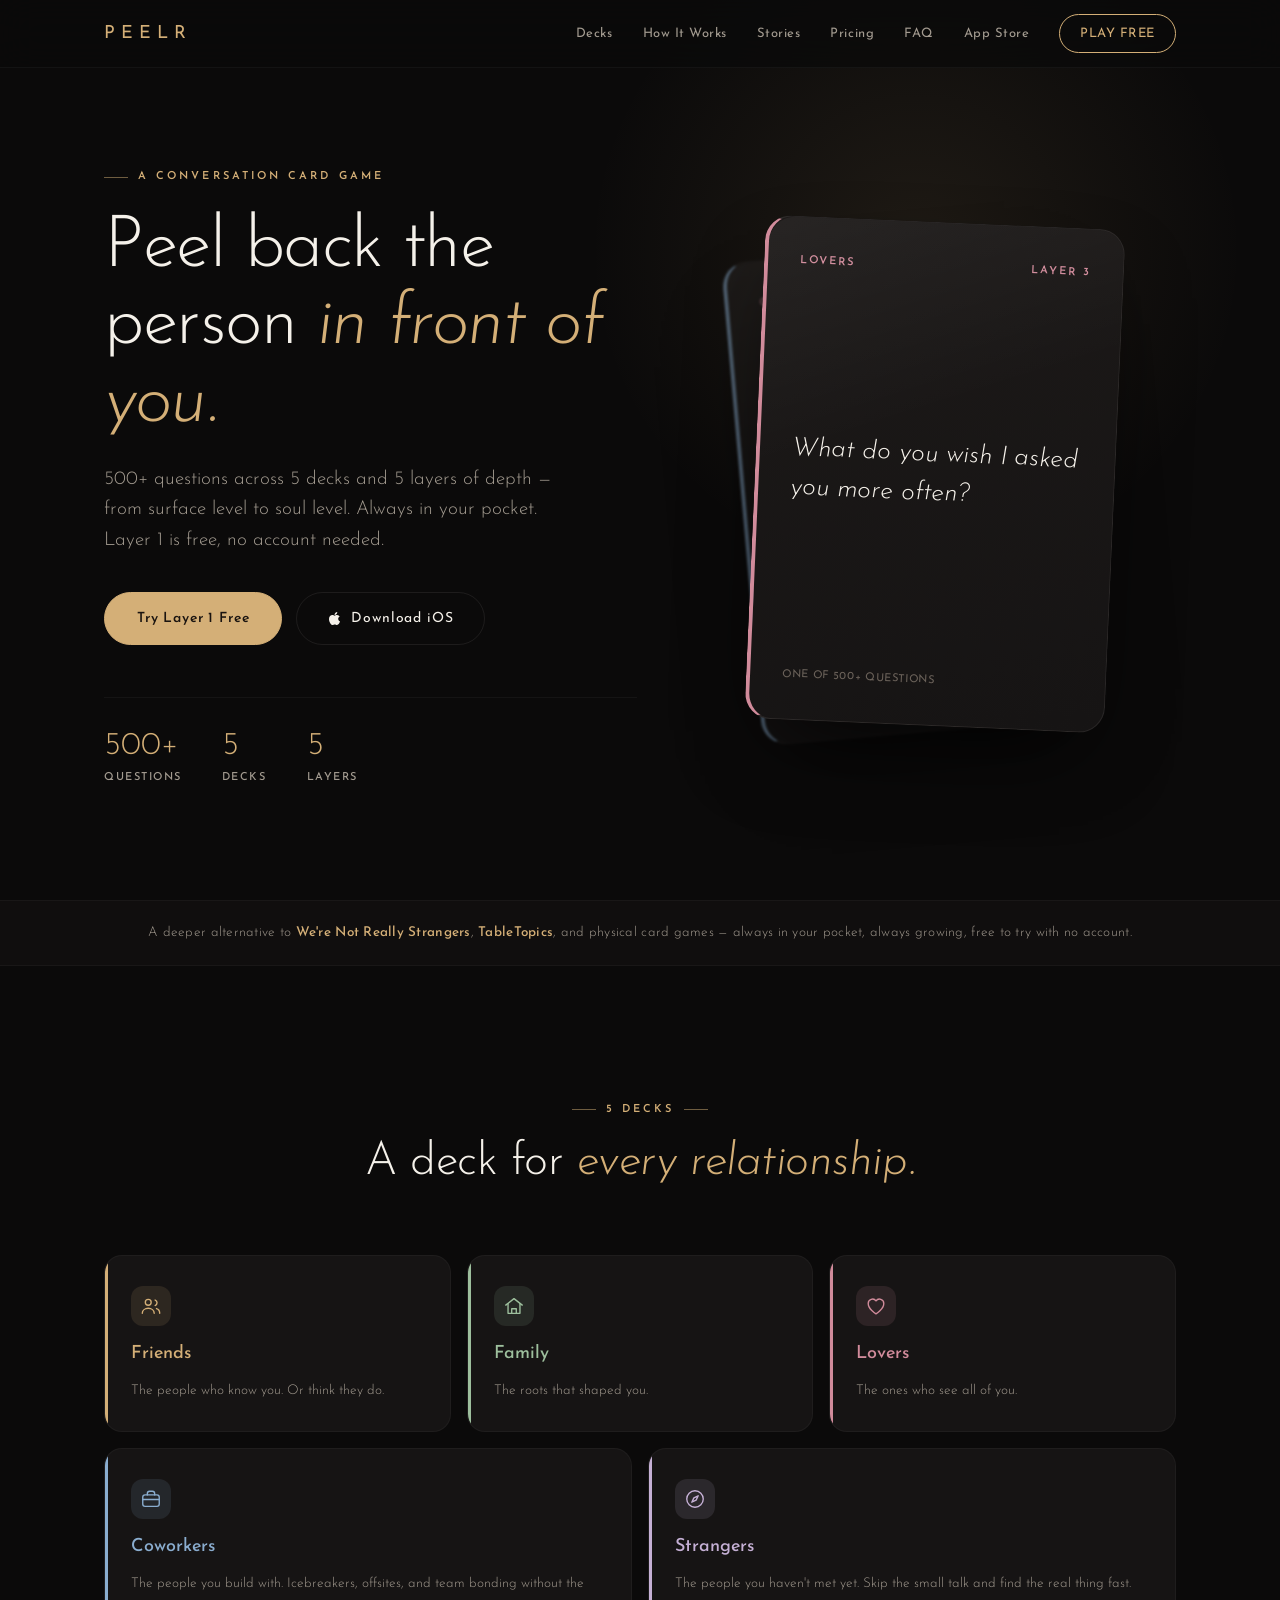
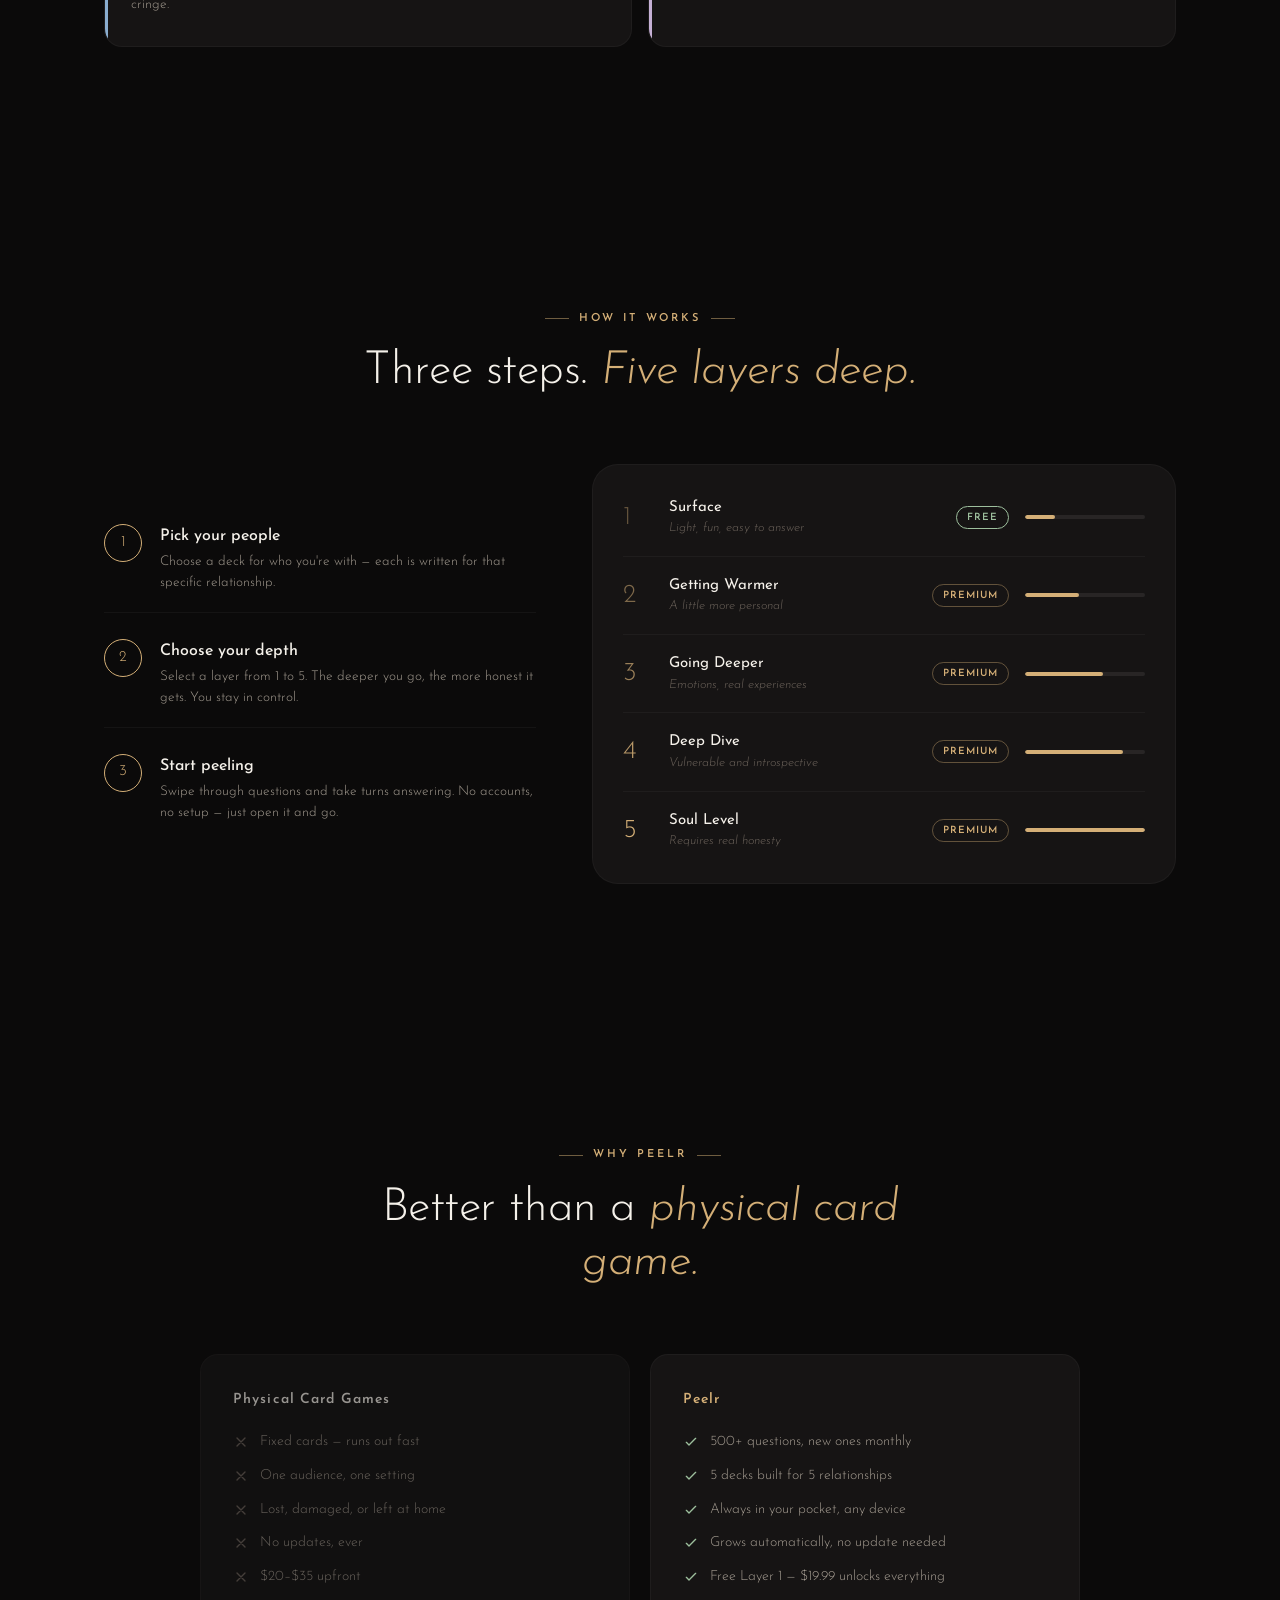
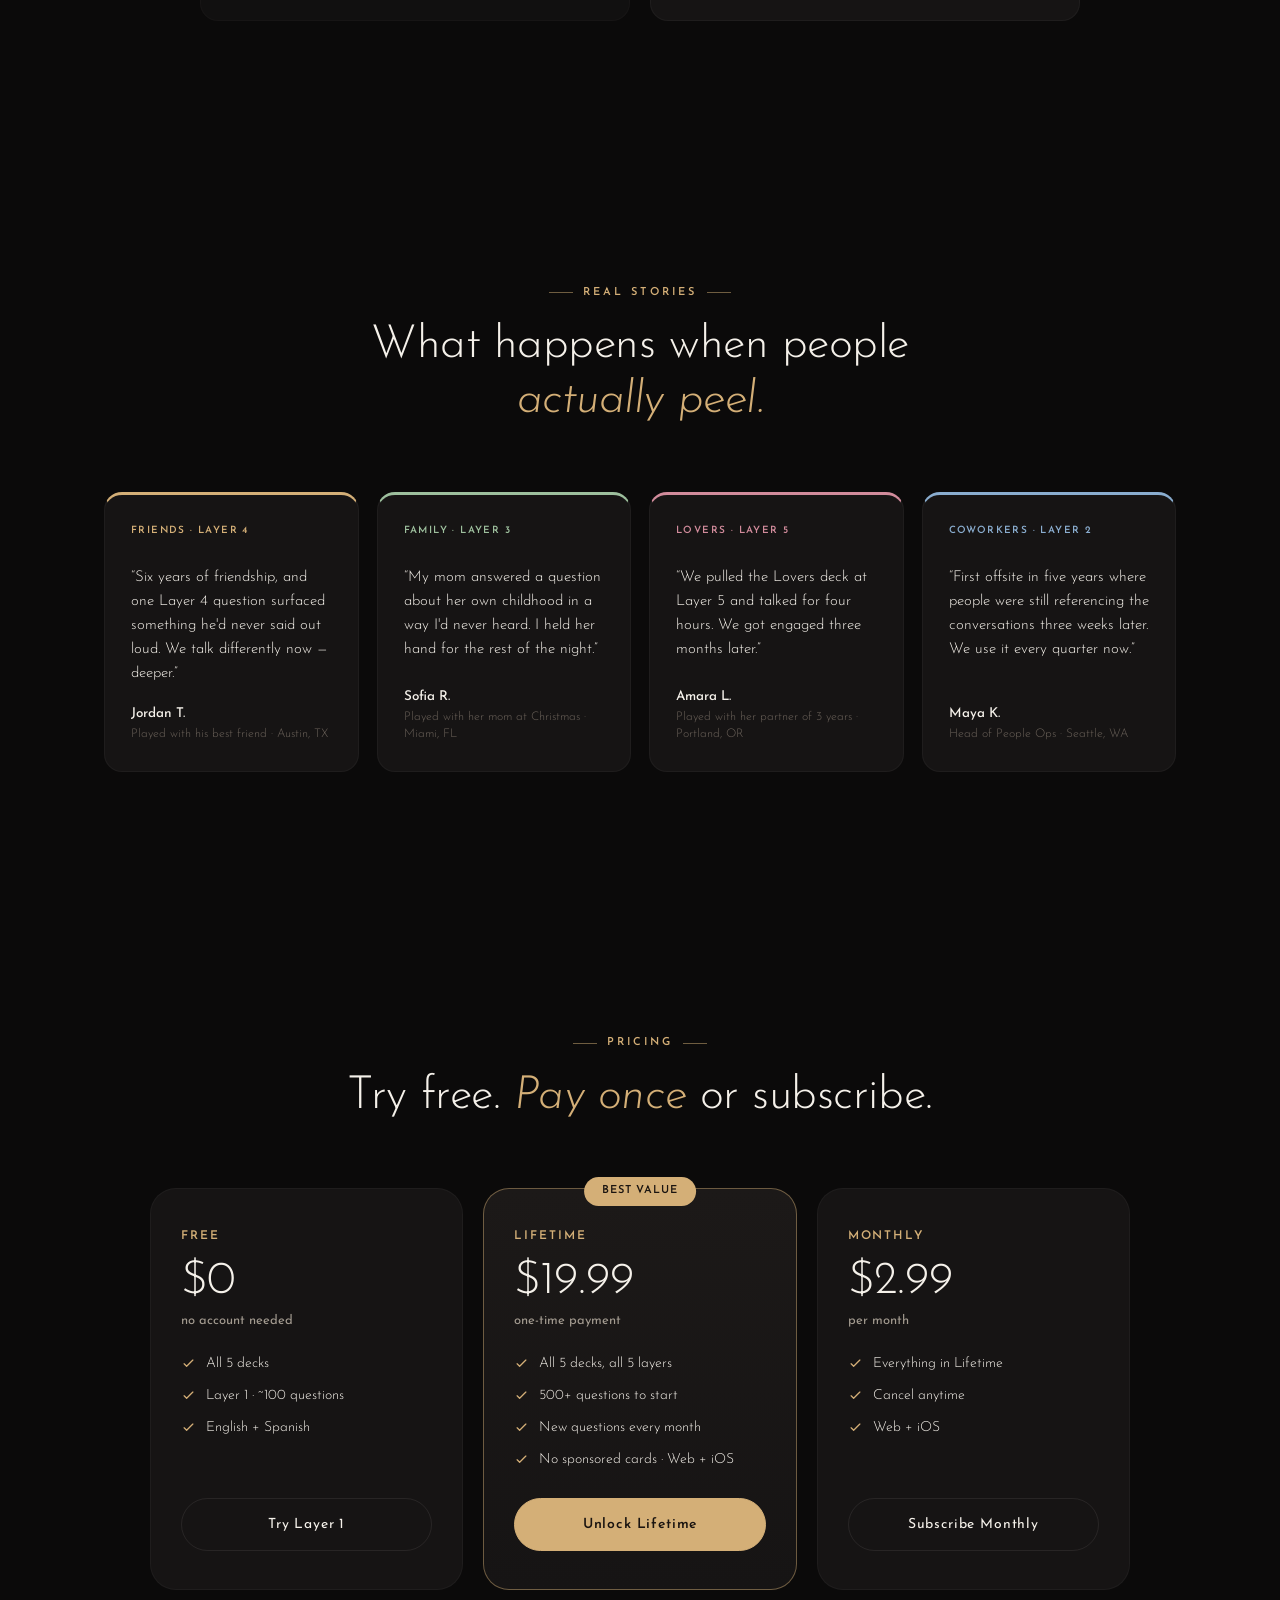
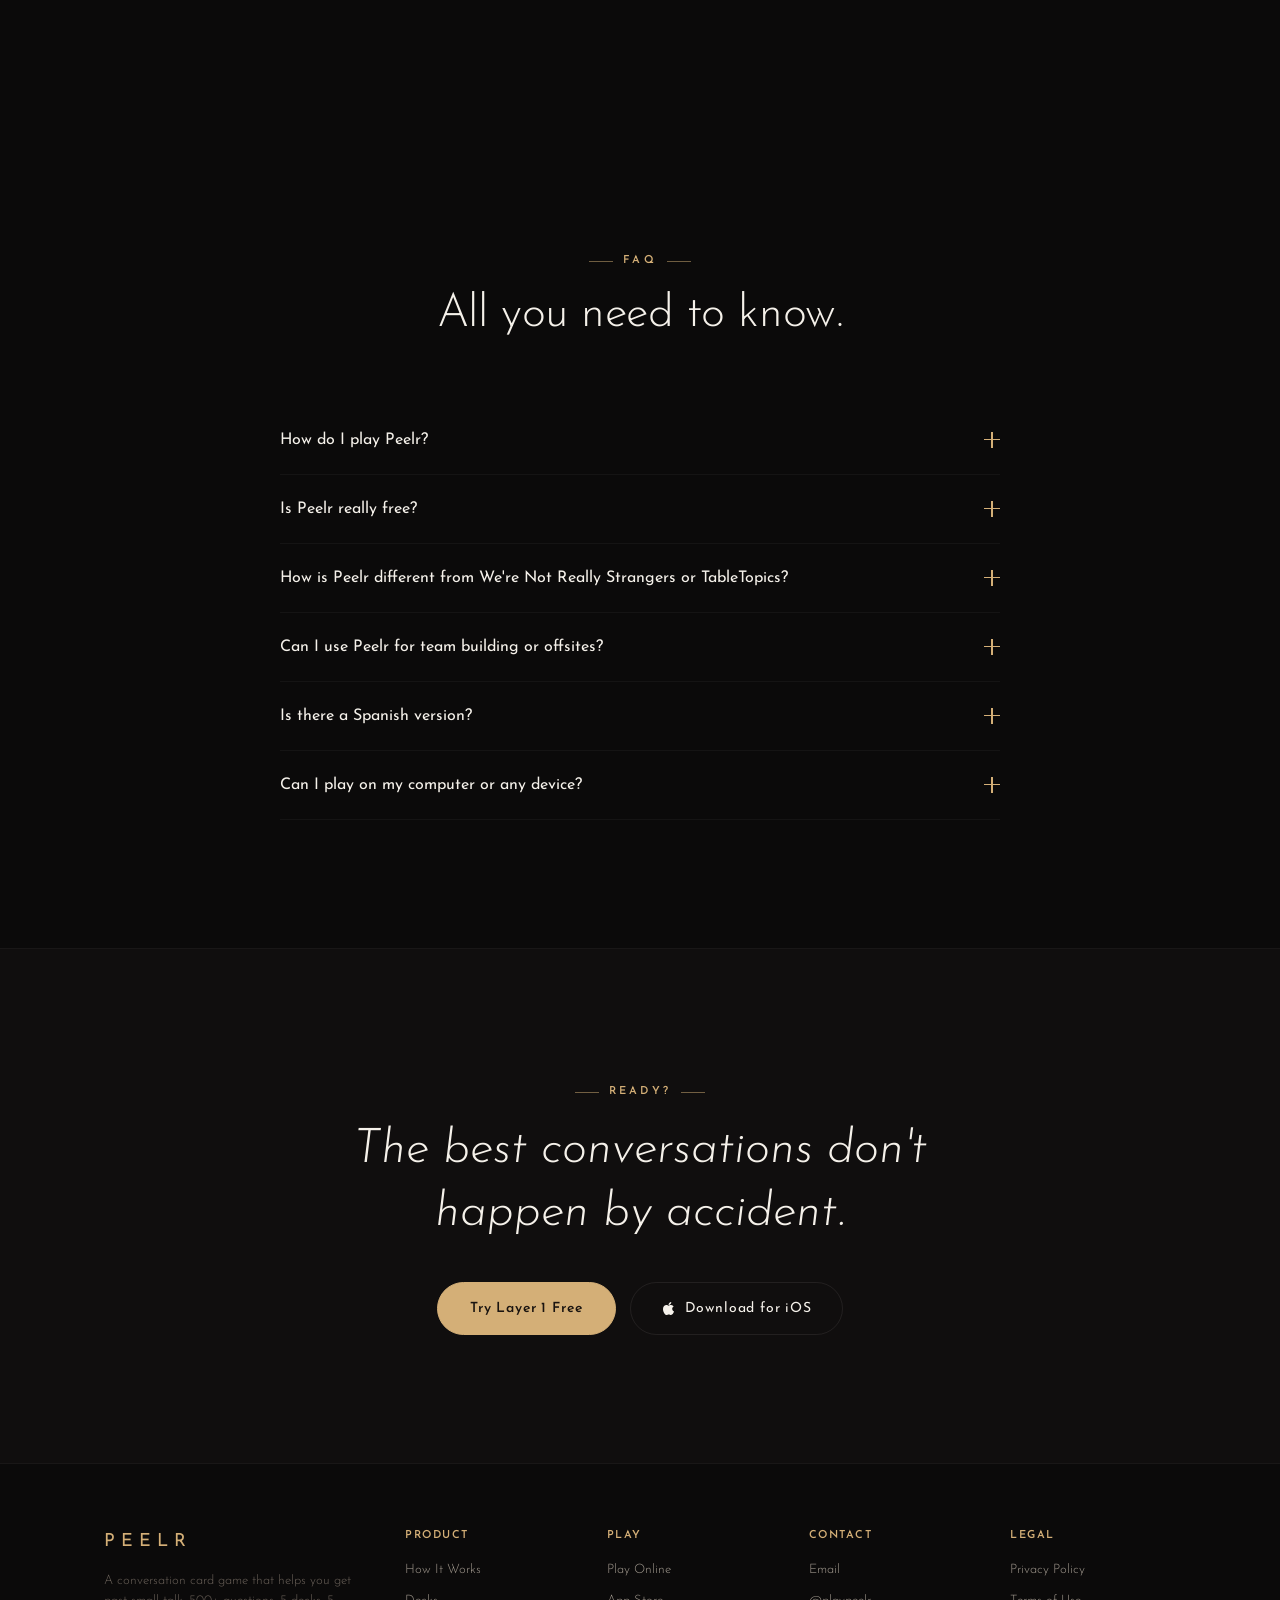
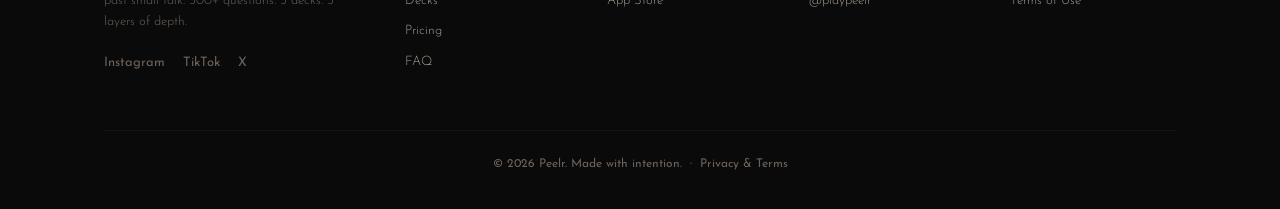
==== commit d984ebbe: "Update hero card question copy Swap the hero sample card to "What do you wish I asked you more often" ====
--- a/index.html
+++ b/index.html
@@ -235,7 +235,7 @@
   .hero-sub{margin-left:auto;margin-right:auto}
   .hero-btns{justify-content:center}
   .hero-stats{justify-content:center}
-  .hero-visual{order:-1;margin-top:12px;width:100%;overflow:visible}
+  .hero-visual{margin-top:4px;width:100%;overflow:visible}
   .q-card{position:relative;transform:rotate(0deg);width:min(330px,80vw);margin:0 auto}
   .q-card.behind{transform:rotate(-4deg) translate(-12px,8px) scale(0.94)}
   .eyebrow{justify-content:center}
@@ -252,6 +252,14 @@
   .nav-links.open{display:flex}
   .nav-burger{display:flex}
   .why{grid-template-columns:1fr}
+  /* How It Works: drop the fixed-width depth bar (was crushing the layer names)
+     and tighten rows so the section isn't so tall on phones */
+  .depth-wrap{gap:28px}
+  .step{padding:14px 0}
+  .layers{padding:6px 20px}
+  .layer{gap:12px;padding:13px 0}
+  .layer-track{display:none}
+  .layer-n{width:26px;font-size:22px}
 }
 @media(max-width:560px){
   .bento{grid-template-columns:1fr}
@@ -309,7 +317,7 @@
     </div>
     <div class="q-card">
       <div class="qc-top"><span>Lovers</span><span>Layer 3</span></div>
-      <div class="qc-q">What is something you've never told me but almost did?</div>
+      <div class="qc-q">What do you wish I asked you more often?</div>
       <div class="qc-bottom">One of 500+ questions</div>
     </div>
   </div>
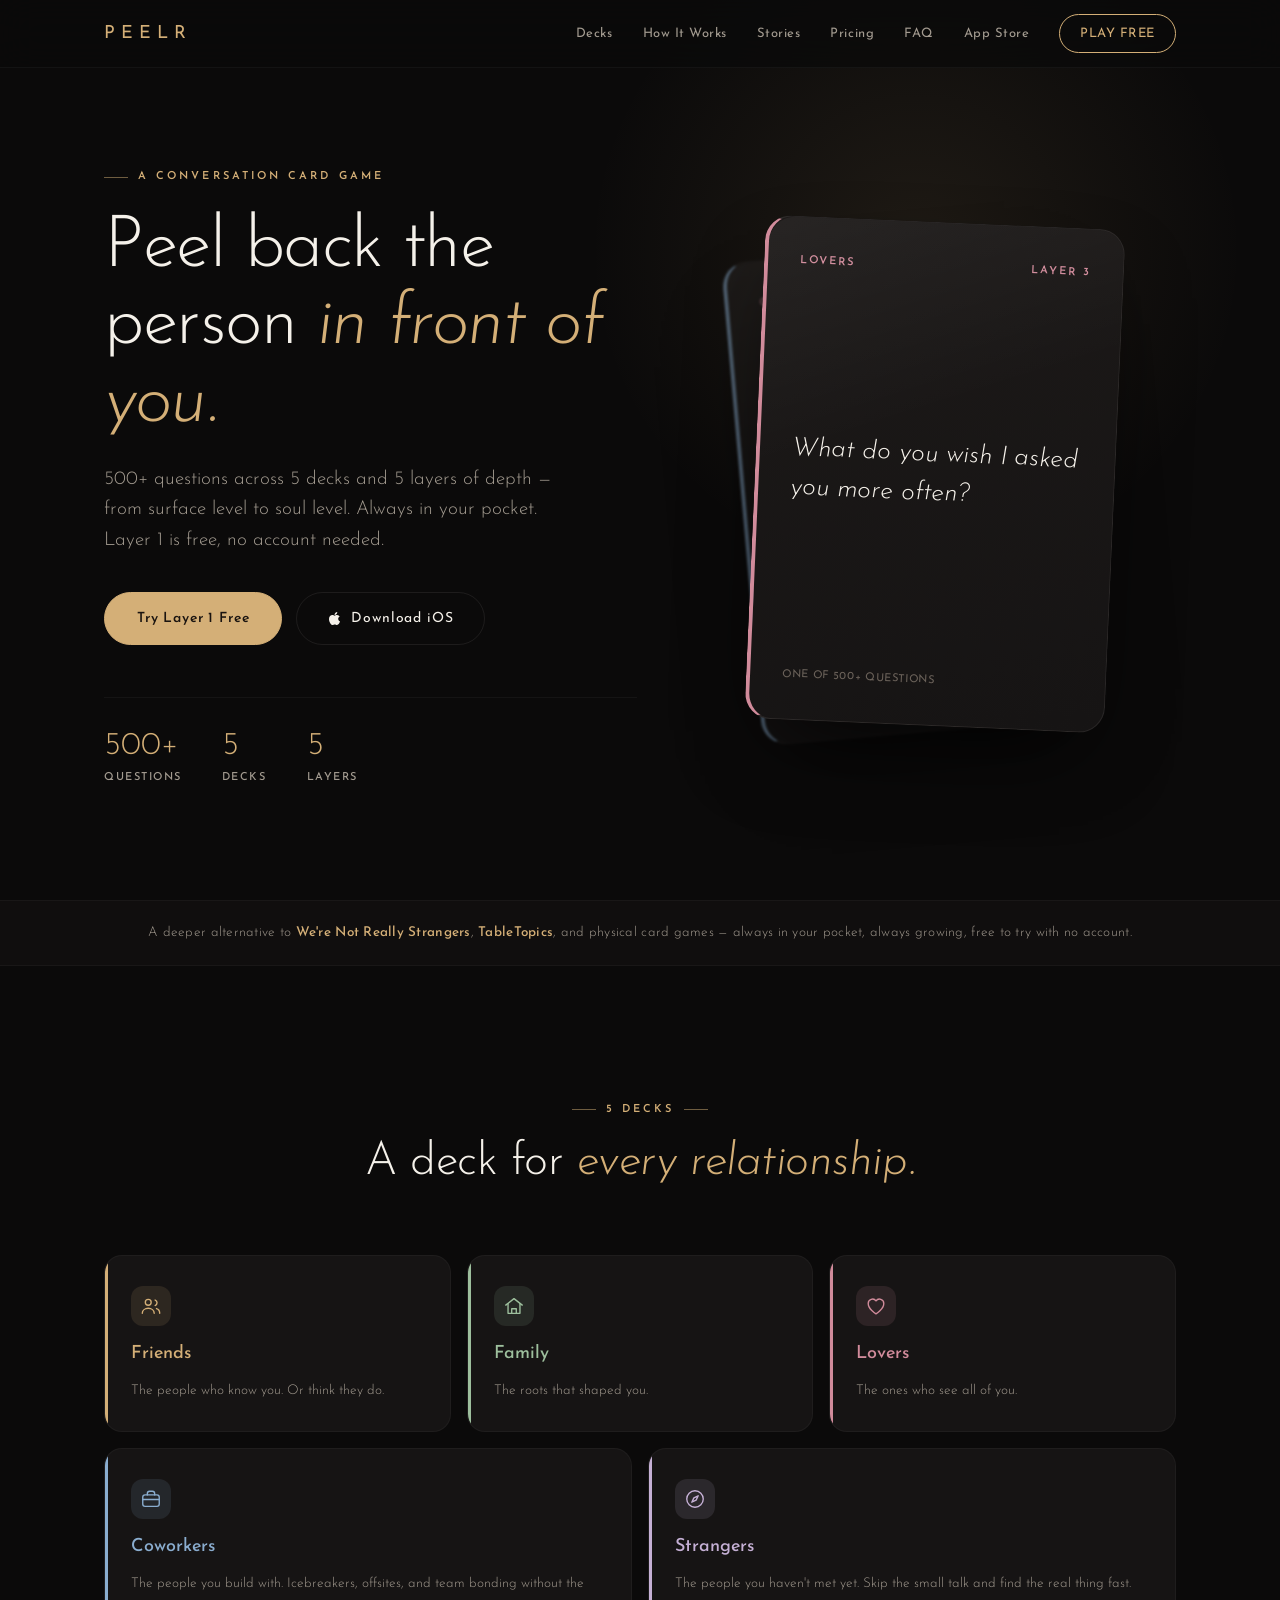
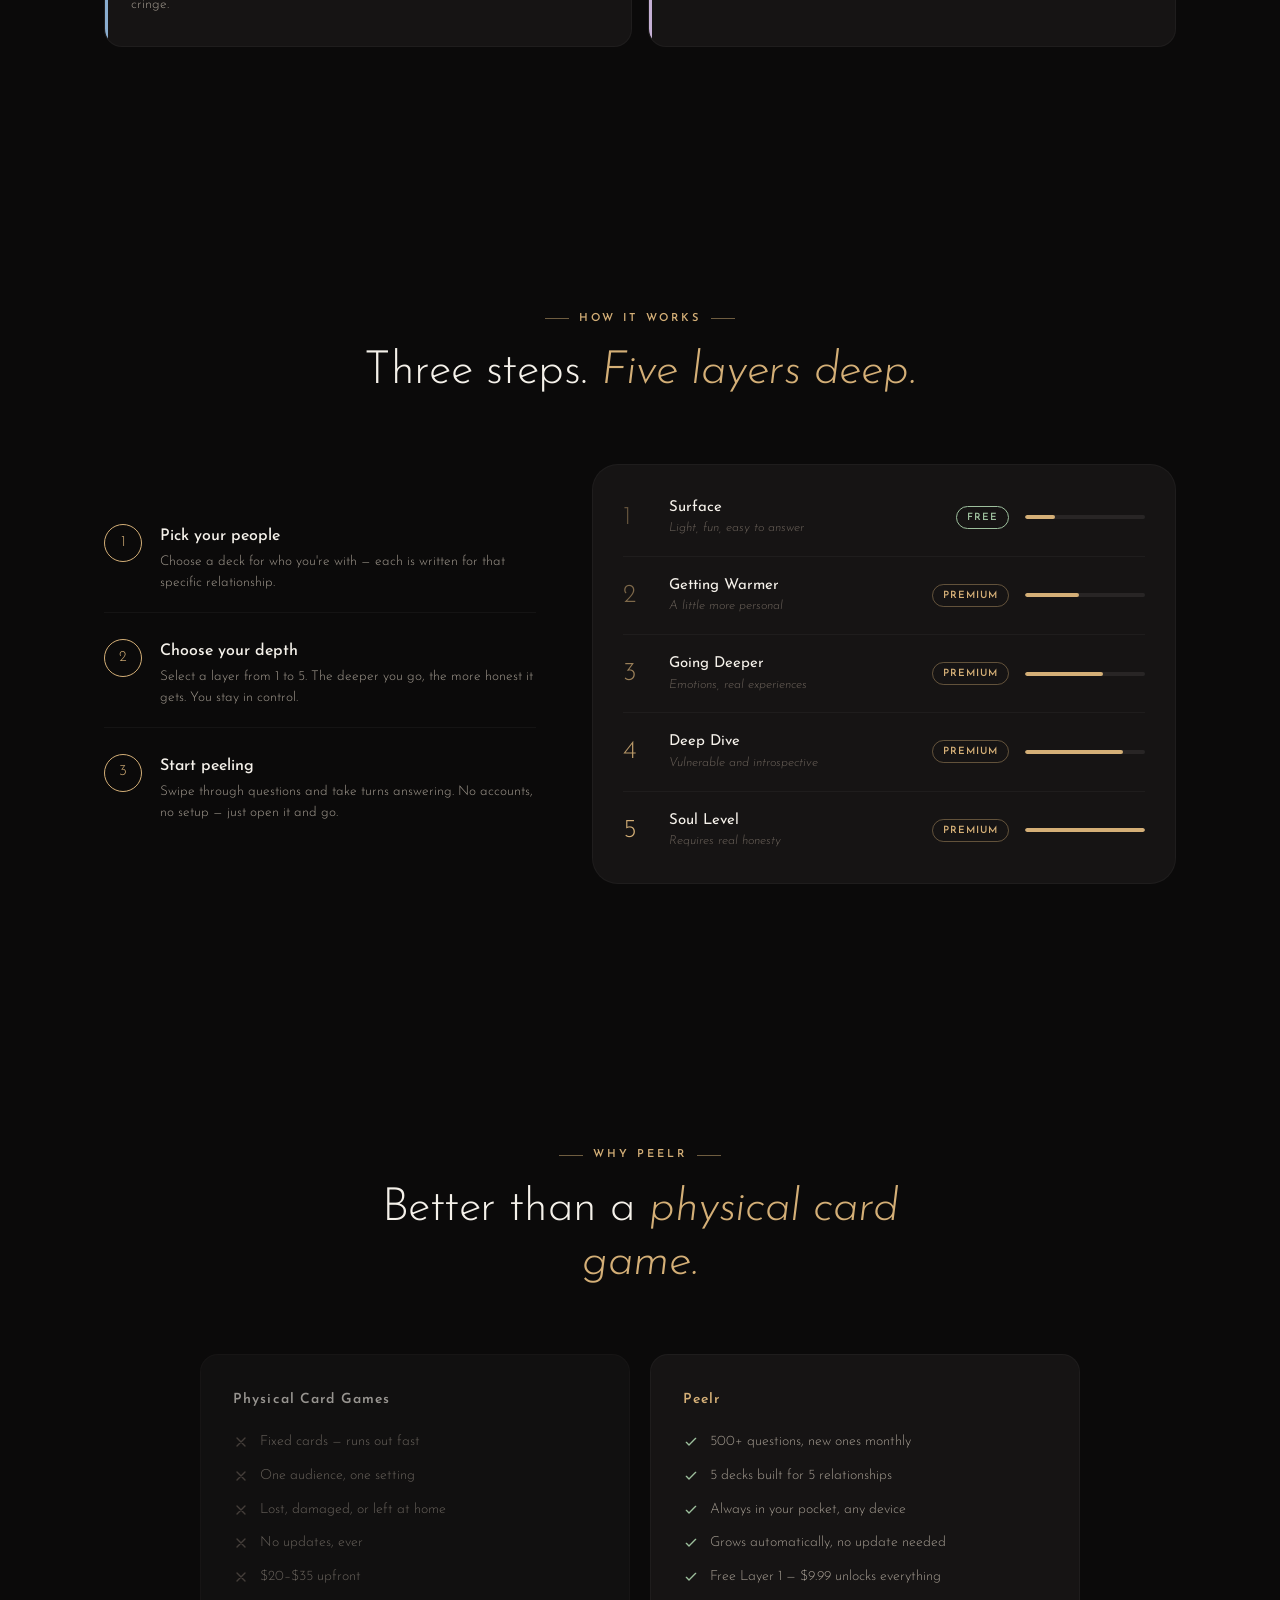
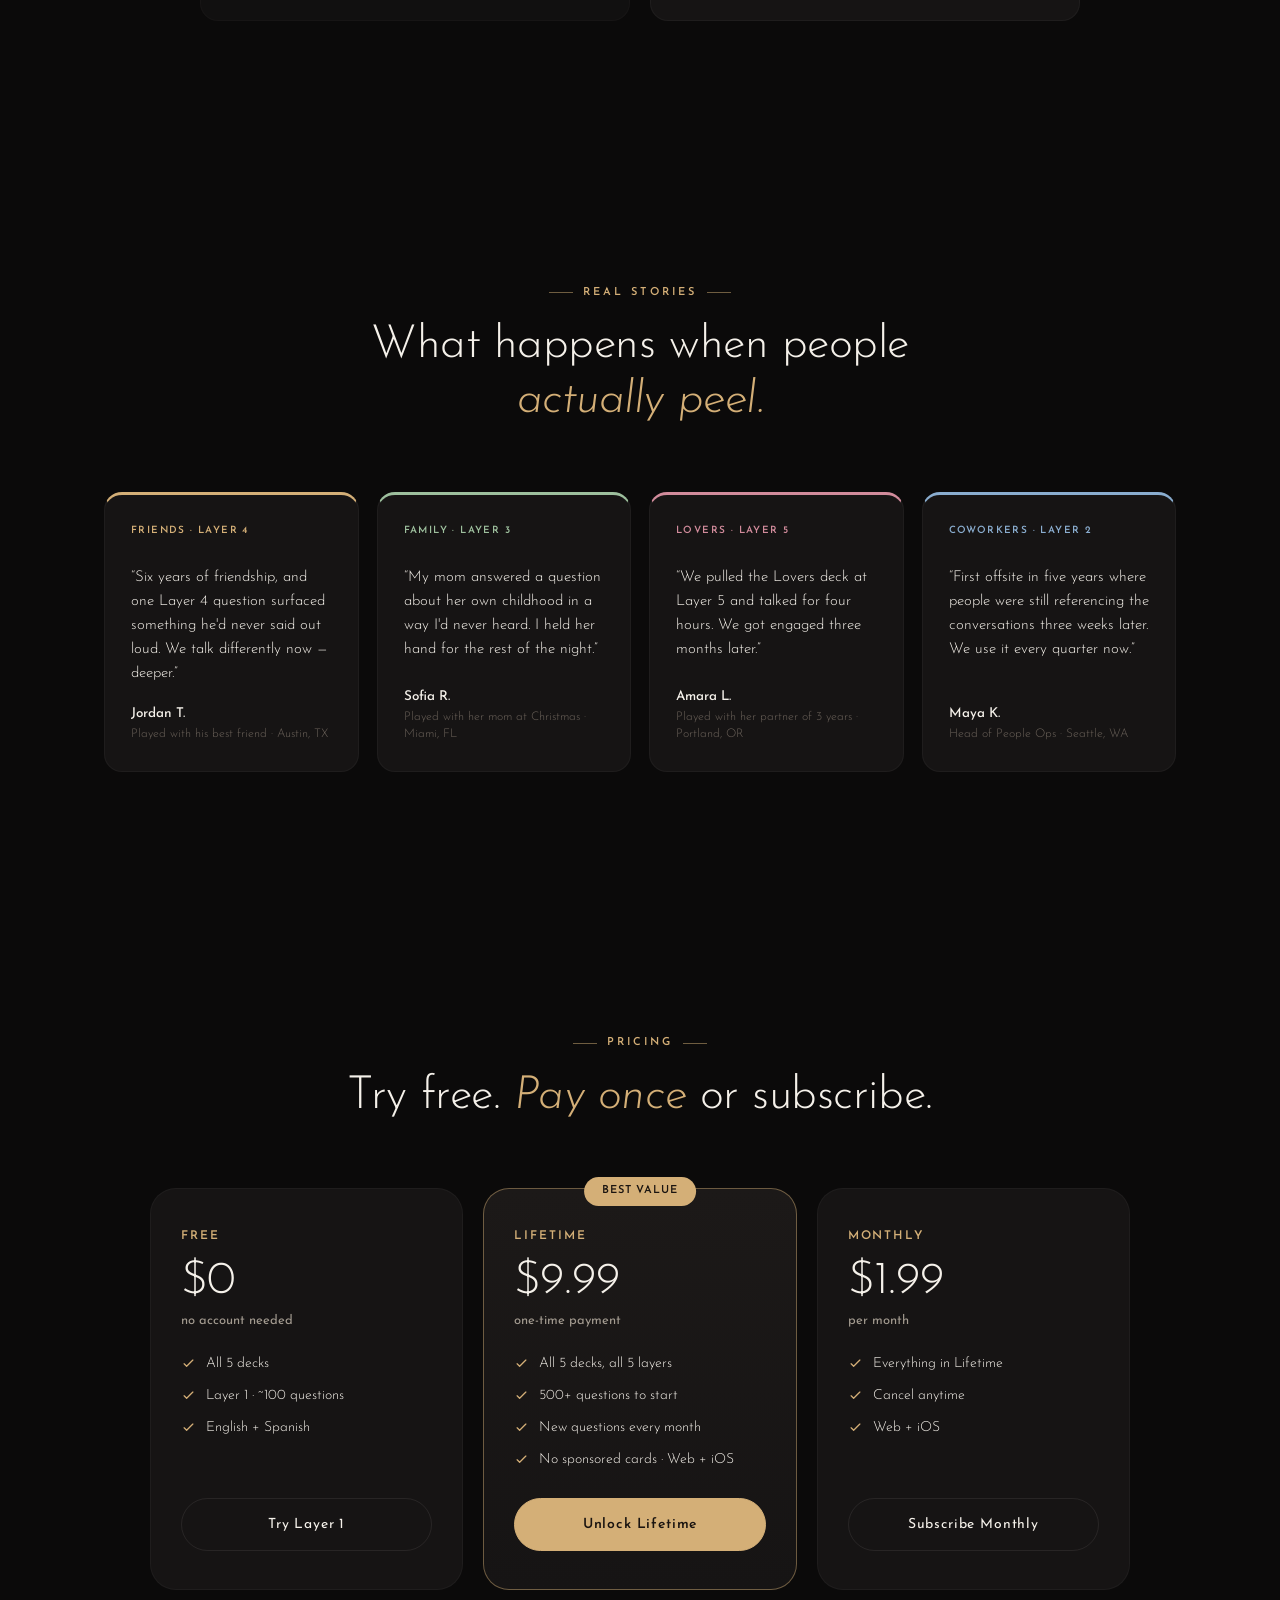
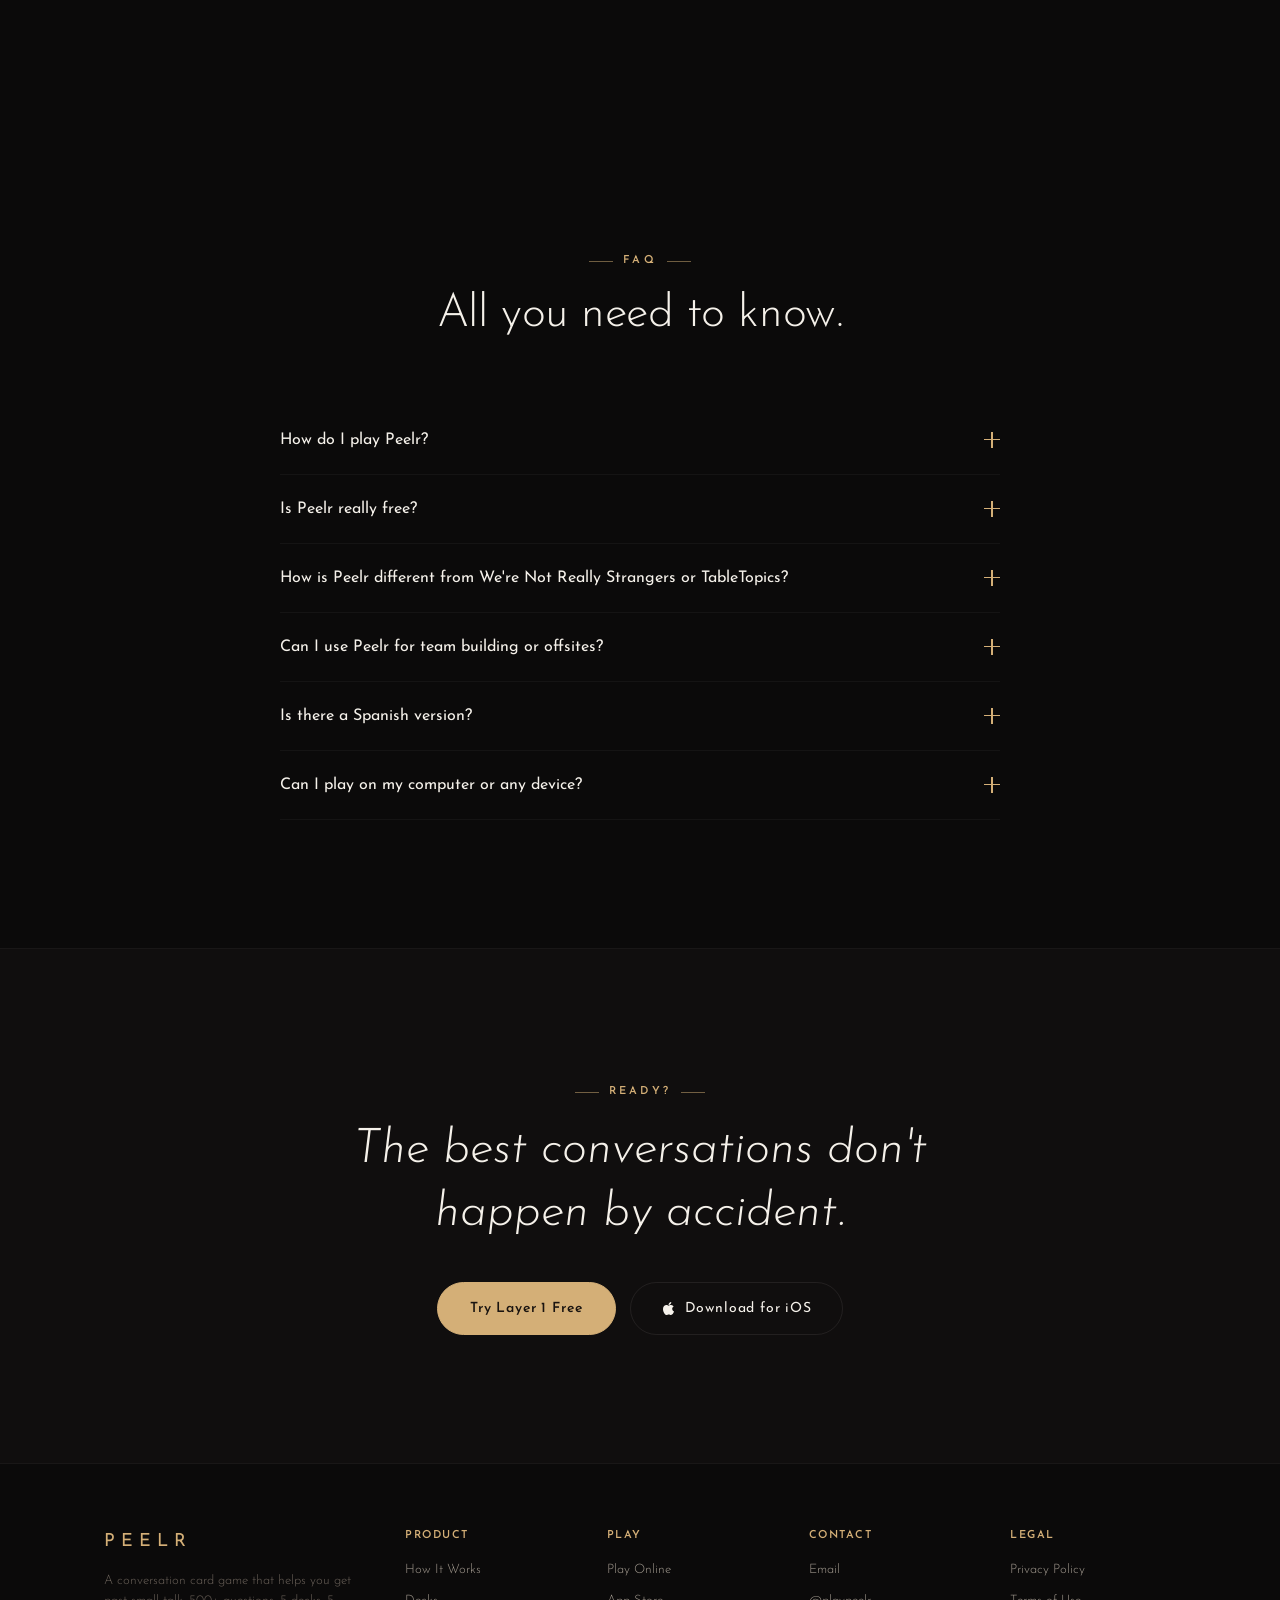
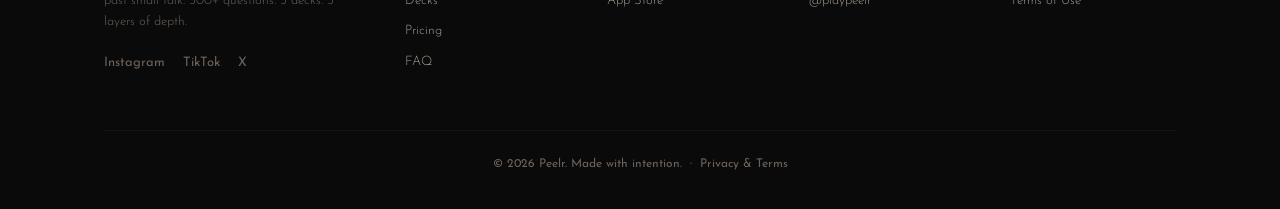
==== commit fe1feec6: "Lower pricing: Lifetime $19.99 -> $9.99, Monthly $2.99 -> $1.99 Points both unlock buttons at new St" ====
--- a/index.html
+++ b/index.html
@@ -4,13 +4,13 @@
 <meta charset="UTF-8">
 <meta name="viewport" content="width=device-width, initial-scale=1.0">
 <title>Peelr — Conversation Card Game | 500+ Deep Questions for Any Relationship</title>
-<meta name="description" content="Peelr is a conversation card game with 500+ questions across 5 decks and 5 layers of depth. Better than We're Not Really Strangers. Layer 1 free — unlock everything for $19.99 lifetime or $2.99/mo. Perfect for date night, game night, team building, and getting past small talk.">
+<meta name="description" content="Peelr is a conversation card game with 500+ questions across 5 decks and 5 layers of depth. Better than We're Not Really Strangers. Layer 1 free — unlock everything for $9.99 lifetime or $1.99/mo. Perfect for date night, game night, team building, and getting past small talk.">
 <meta name="keywords" content="conversation card game, deep questions game, we're not really strangers alternative, question card game, couples card game, date night card game, icebreaker questions, get to know you questions, deep conversation starters, card game for adults, free card game app, conversation starter game, family card game, friends card game, relationship questions game, party card game, team bonding game, hr icebreaker game, coworker icebreaker, work team building activity">
 <link rel="canonical" href="https://playpeelr.com/">
 <meta property="og:type" content="website">
 <meta property="og:url" content="https://playpeelr.com">
 <meta property="og:title" content="Peelr — The Conversation Card Game | 500+ Deep Questions">
-<meta property="og:description" content="500+ questions. 5 decks. 5 layers of depth. Layer 1 free — unlock everything for $19.99 lifetime or $2.99/mo.">
+<meta property="og:description" content="500+ questions. 5 decks. 5 layers of depth. Layer 1 free — unlock everything for $9.99 lifetime or $1.99/mo.">
 <meta property="og:image" content="https://playpeelr.com/og-image.jpg">
 <meta property="og:image:width" content="1200">
 <meta property="og:image:height" content="630">
@@ -19,7 +19,7 @@
 <meta name="twitter:card" content="summary_large_image">
 <meta name="twitter:site" content="@playpeelr">
 <meta name="twitter:title" content="Peelr — The Conversation Card Game">
-<meta name="twitter:description" content="500+ questions. 5 decks. 5 layers of depth. Layer 1 free — premium $19.99 lifetime or $2.99/mo.">
+<meta name="twitter:description" content="500+ questions. 5 decks. 5 layers of depth. Layer 1 free — premium $9.99 lifetime or $1.99/mo.">
 <meta name="twitter:image" content="https://playpeelr.com/og-image.jpg">
 <meta name="robots" content="index, follow">
 <meta name="author" content="Peelr">
@@ -30,8 +30,8 @@
 <link rel="apple-touch-icon" sizes="180x180" href="/icons/apple-touch-icon.png">
 <link rel="manifest" href="/manifest.json">
 
-<script type="application/ld+json">{"@context":"https://schema.org","@type":"WebApplication","name":"Peelr","url":"https://playpeelr.com","description":"A conversation card game with 500+ questions across 5 decks and 5 layers of depth. Layer 1 is free; full unlock is $19.99 lifetime or $2.99/month.","applicationCategory":"GameApplication","operatingSystem":"iOS, Web","offers":[{"@type":"Offer","name":"Peelr Lifetime","price":"19.99","priceCurrency":"USD"},{"@type":"Offer","name":"Peelr Premium Monthly","price":"2.99","priceCurrency":"USD"}]}</script>
-<script type="application/ld+json">{"@context":"https://schema.org","@type":"FAQPage","mainEntity":[{"@type":"Question","name":"How do you play Peelr?","acceptedAnswer":{"@type":"Answer","text":"Pick a deck based on who you are with, choose a depth layer from 1 to 5, and start swiping through questions. Take turns answering out loud. No accounts or setup required."}},{"@type":"Question","name":"Is Peelr free?","acceptedAnswer":{"@type":"Answer","text":"Layer 1 is free across all 5 decks — about 100 questions. Unlock Layers 2 through 5 plus monthly new questions for $19.99 one-time lifetime or $2.99 per month."}},{"@type":"Question","name":"What makes Peelr different from We're Not Really Strangers?","acceptedAnswer":{"@type":"Answer","text":"Peelr adapts to who you are with. 5 decks for different relationships, 5 depth layers you control, Layer 1 free to try, and new questions every month automatically."}},{"@type":"Question","name":"Can I use Peelr for team building?","acceptedAnswer":{"@type":"Answer","text":"Absolutely. The Coworkers deck is built for professional settings. Layer 1 is free to try as an icebreaker; the deeper layers work great for offsites, HR events, and new team onboarding."}},{"@type":"Question","name":"Is there a Spanish version?","acceptedAnswer":{"@type":"Answer","text":"Yes. All 500+ questions are available in English and Spanish. Toggle the language in settings."}},{"@type":"Question","name":"Can I play on any device?","acceptedAnswer":{"@type":"Answer","text":"Yes. Play Layer 1 free in any browser at playpeelr.com/play, or download the iOS app. Unlocking premium gives you the same access on web and iOS."}}]}</script>
+<script type="application/ld+json">{"@context":"https://schema.org","@type":"WebApplication","name":"Peelr","url":"https://playpeelr.com","description":"A conversation card game with 500+ questions across 5 decks and 5 layers of depth. Layer 1 is free; full unlock is $9.99 lifetime or $1.99/month.","applicationCategory":"GameApplication","operatingSystem":"iOS, Web","offers":[{"@type":"Offer","name":"Peelr Lifetime","price":"9.99","priceCurrency":"USD"},{"@type":"Offer","name":"Peelr Premium Monthly","price":"1.99","priceCurrency":"USD"}]}</script>
+<script type="application/ld+json">{"@context":"https://schema.org","@type":"FAQPage","mainEntity":[{"@type":"Question","name":"How do you play Peelr?","acceptedAnswer":{"@type":"Answer","text":"Pick a deck based on who you are with, choose a depth layer from 1 to 5, and start swiping through questions. Take turns answering out loud. No accounts or setup required."}},{"@type":"Question","name":"Is Peelr free?","acceptedAnswer":{"@type":"Answer","text":"Layer 1 is free across all 5 decks — about 100 questions. Unlock Layers 2 through 5 plus monthly new questions for $9.99 one-time lifetime or $1.99 per month."}},{"@type":"Question","name":"What makes Peelr different from We're Not Really Strangers?","acceptedAnswer":{"@type":"Answer","text":"Peelr adapts to who you are with. 5 decks for different relationships, 5 depth layers you control, Layer 1 free to try, and new questions every month automatically."}},{"@type":"Question","name":"Can I use Peelr for team building?","acceptedAnswer":{"@type":"Answer","text":"Absolutely. The Coworkers deck is built for professional settings. Layer 1 is free to try as an icebreaker; the deeper layers work great for offsites, HR events, and new team onboarding."}},{"@type":"Question","name":"Is there a Spanish version?","acceptedAnswer":{"@type":"Answer","text":"Yes. All 500+ questions are available in English and Spanish. Toggle the language in settings."}},{"@type":"Question","name":"Can I play on any device?","acceptedAnswer":{"@type":"Answer","text":"Yes. Play Layer 1 free in any browser at playpeelr.com/play, or download the iOS app. Unlocking premium gives you the same access on web and iOS."}}]}</script>
 
 <!-- Google tag (gtag.js) -->
 <script async src="https://www.googletagmanager.com/gtag/js?id=G-YTBV7M6D75"></script>
@@ -408,7 +408,7 @@
         <div class="why-item"><svg viewBox="0 0 24 24" fill="none" stroke="currentColor" stroke-width="2" stroke-linecap="round" stroke-linejoin="round"><path d="M5 12.5l4 4 10-10"/></svg>5 decks built for 5 relationships</div>
         <div class="why-item"><svg viewBox="0 0 24 24" fill="none" stroke="currentColor" stroke-width="2" stroke-linecap="round" stroke-linejoin="round"><path d="M5 12.5l4 4 10-10"/></svg>Always in your pocket, any device</div>
         <div class="why-item"><svg viewBox="0 0 24 24" fill="none" stroke="currentColor" stroke-width="2" stroke-linecap="round" stroke-linejoin="round"><path d="M5 12.5l4 4 10-10"/></svg>Grows automatically, no update needed</div>
-        <div class="why-item"><svg viewBox="0 0 24 24" fill="none" stroke="currentColor" stroke-width="2" stroke-linecap="round" stroke-linejoin="round"><path d="M5 12.5l4 4 10-10"/></svg>Free Layer 1 — $19.99 unlocks everything</div>
+        <div class="why-item"><svg viewBox="0 0 24 24" fill="none" stroke="currentColor" stroke-width="2" stroke-linecap="round" stroke-linejoin="round"><path d="M5 12.5l4 4 10-10"/></svg>Free Layer 1 — $9.99 unlocks everything</div>
       </div>
     </div>
   </div>
@@ -468,7 +468,7 @@
       <div class="price feat">
         <div class="price-badge">Best Value</div>
         <div class="tier">Lifetime</div>
-        <div class="amt">$19.99</div>
+        <div class="amt">$9.99</div>
         <div class="per">one-time payment</div>
         <div class="feats">
           <div class="feat"><svg viewBox="0 0 24 24" fill="none" stroke="currentColor" stroke-width="2" stroke-linecap="round" stroke-linejoin="round"><path d="M5 12.5l4 4 10-10"/></svg>All 5 decks, all 5 layers</div>
@@ -480,7 +480,7 @@
       </div>
       <div class="price">
         <div class="tier">Monthly</div>
-        <div class="amt">$2.99</div>
+        <div class="amt">$1.99</div>
         <div class="per">per month</div>
         <div class="feats">
           <div class="feat"><svg viewBox="0 0 24 24" fill="none" stroke="currentColor" stroke-width="2" stroke-linecap="round" stroke-linejoin="round"><path d="M5 12.5l4 4 10-10"/></svg>Everything in Lifetime</div>
@@ -502,11 +502,11 @@
     </div>
     <div class="faq reveal">
       <div class="faq-item"><div class="faq-q">How do I play Peelr?<span class="pm"></span></div><div class="faq-a"><p>Pick a deck based on who you're with, choose a depth layer from 1 to 5, and start swiping through questions. Take turns answering out loud. No accounts, no logins, no setup required.</p></div></div>
-      <div class="faq-item"><div class="faq-q">Is Peelr really free?<span class="pm"></span></div><div class="faq-a"><p>Layer 1 is free across all 5 decks — about 100 questions, no account needed. Unlocking Layers 2 through 5 (400+ deeper questions plus a new drop every month) is $19.99 one-time lifetime, or $2.99/month if you'd rather subscribe. Both work on web and iOS.</p></div></div>
+      <div class="faq-item"><div class="faq-q">Is Peelr really free?<span class="pm"></span></div><div class="faq-a"><p>Layer 1 is free across all 5 decks — about 100 questions, no account needed. Unlocking Layers 2 through 5 (400+ deeper questions plus a new drop every month) is $9.99 one-time lifetime, or $1.99/month if you'd rather subscribe. Both work on web and iOS.</p></div></div>
       <div class="faq-item"><div class="faq-q">How is Peelr different from We're Not Really Strangers or TableTopics?<span class="pm"></span></div><div class="faq-a"><p>Peelr adapts to who you're with. You pick a deck for your specific relationship and a layer for how deep you want to go. Layer 1 is free to try, premium unlocks the rest, and the game grows with new questions every month. No physical cards to lose or run out of.</p></div></div>
       <div class="faq-item"><div class="faq-q">Can I use Peelr for team building or offsites?<span class="pm"></span></div><div class="faq-a"><p>Absolutely. The Coworkers deck is built specifically for professional settings — questions that create genuine connection without crossing personal boundaries. Layers 1 and 2 make excellent icebreakers for onboarding, offsites, and HR-facilitated events.</p></div></div>
       <div class="faq-item"><div class="faq-q">Is there a Spanish version?<span class="pm"></span></div><div class="faq-a"><p>Yes. All 500+ questions are available in English and Spanish. Toggle the language in settings.</p></div></div>
-      <div class="faq-item"><div class="faq-q">Can I play on my computer or any device?<span class="pm"></span></div><div class="faq-a"><p>Yes. Visit playpeelr.com/play to try Layer 1 in your browser on any device, or download the iOS app. Unlock the full game with $19.99 lifetime or $2.99/mo — same access on web and iOS.</p></div></div>
+      <div class="faq-item"><div class="faq-q">Can I play on my computer or any device?<span class="pm"></span></div><div class="faq-a"><p>Yes. Visit playpeelr.com/play to try Layer 1 in your browser on any device, or download the iOS app. Unlock the full game with $9.99 lifetime or $1.99/mo — same access on web and iOS.</p></div></div>
     </div>
   </div>
 </section>
